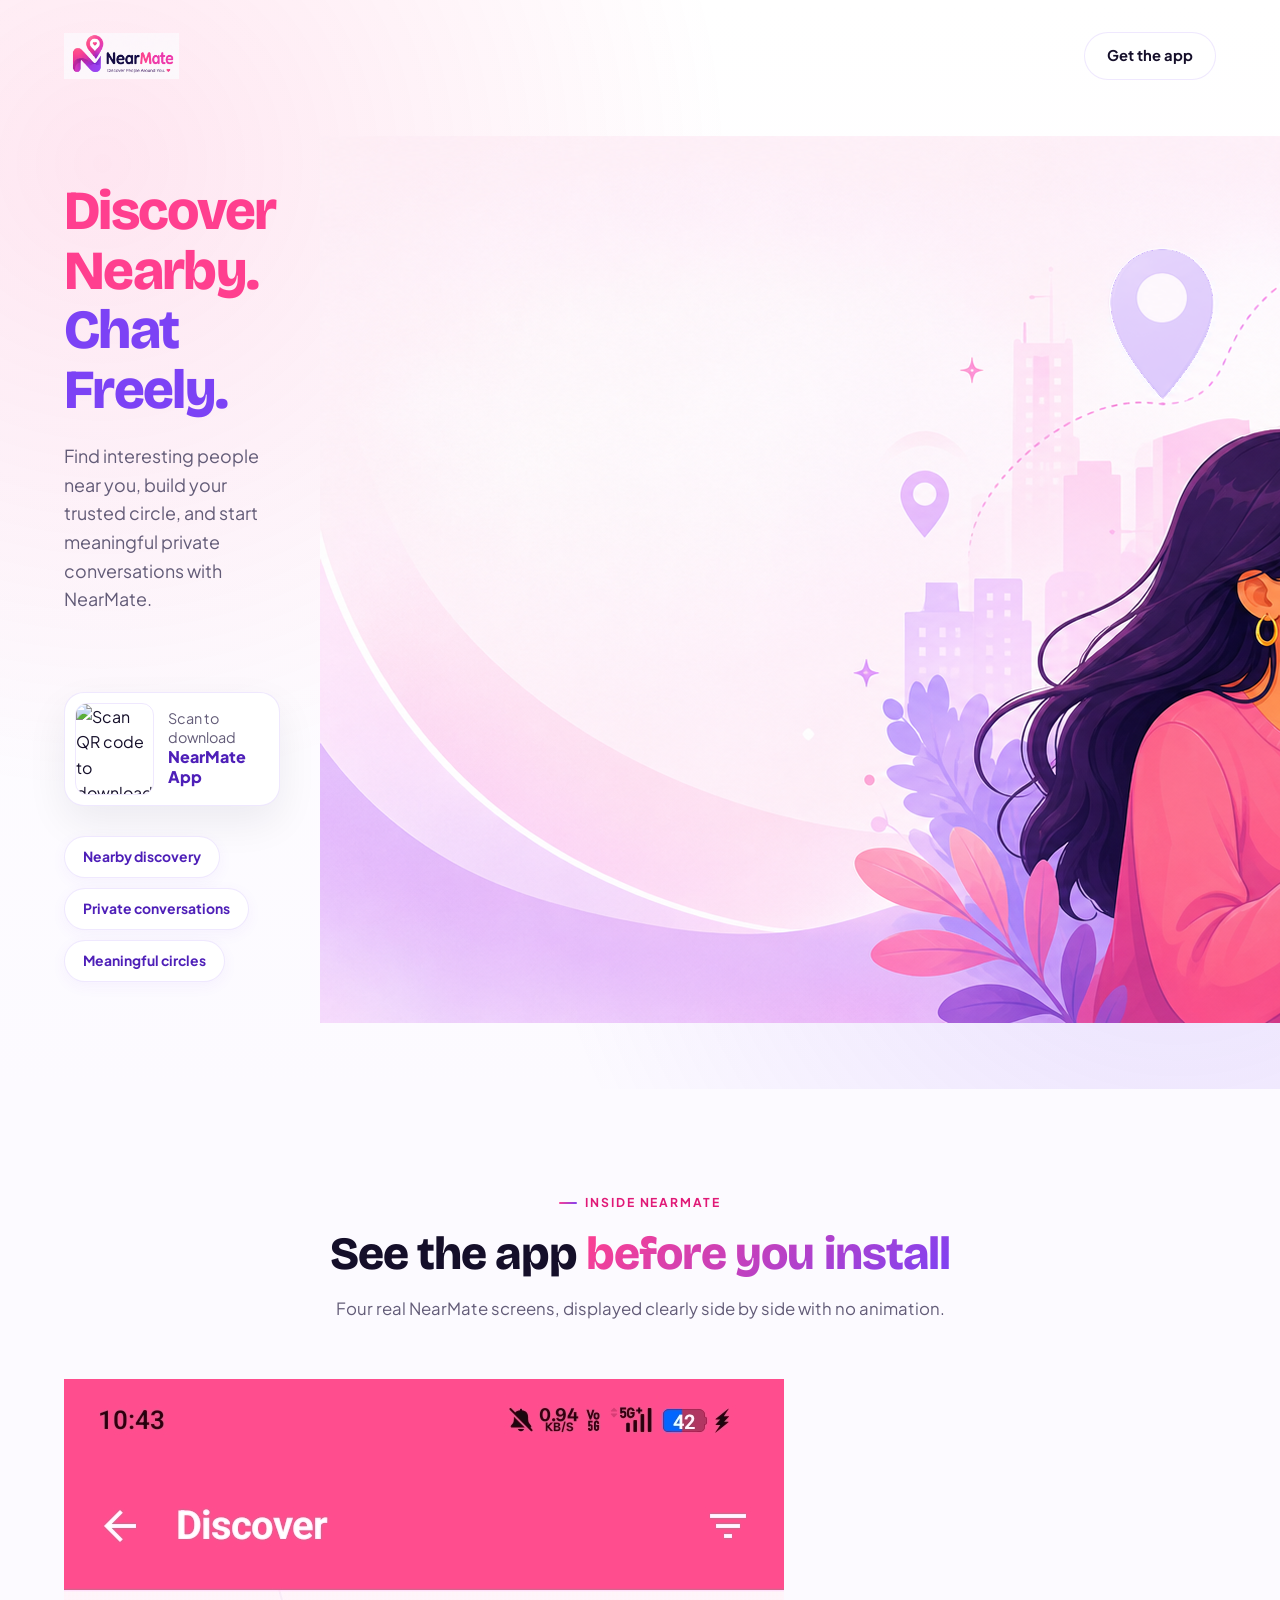
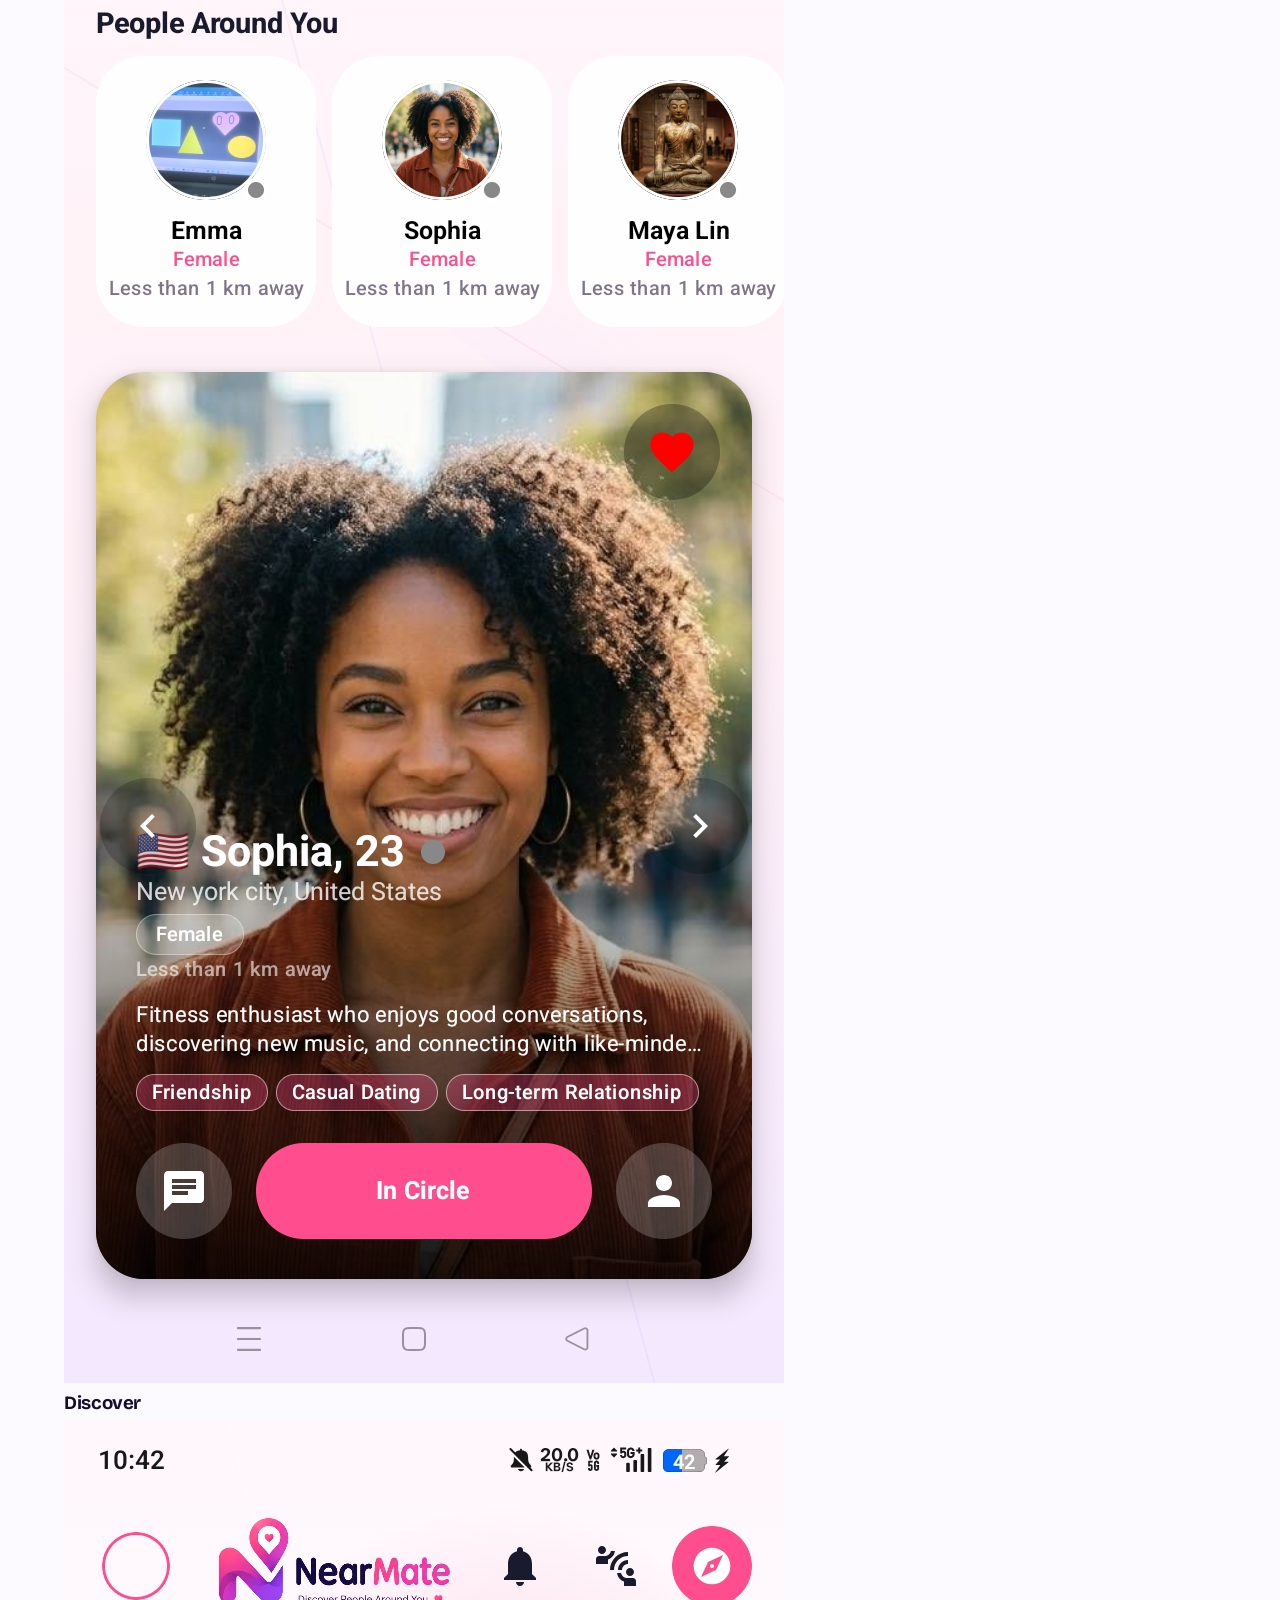
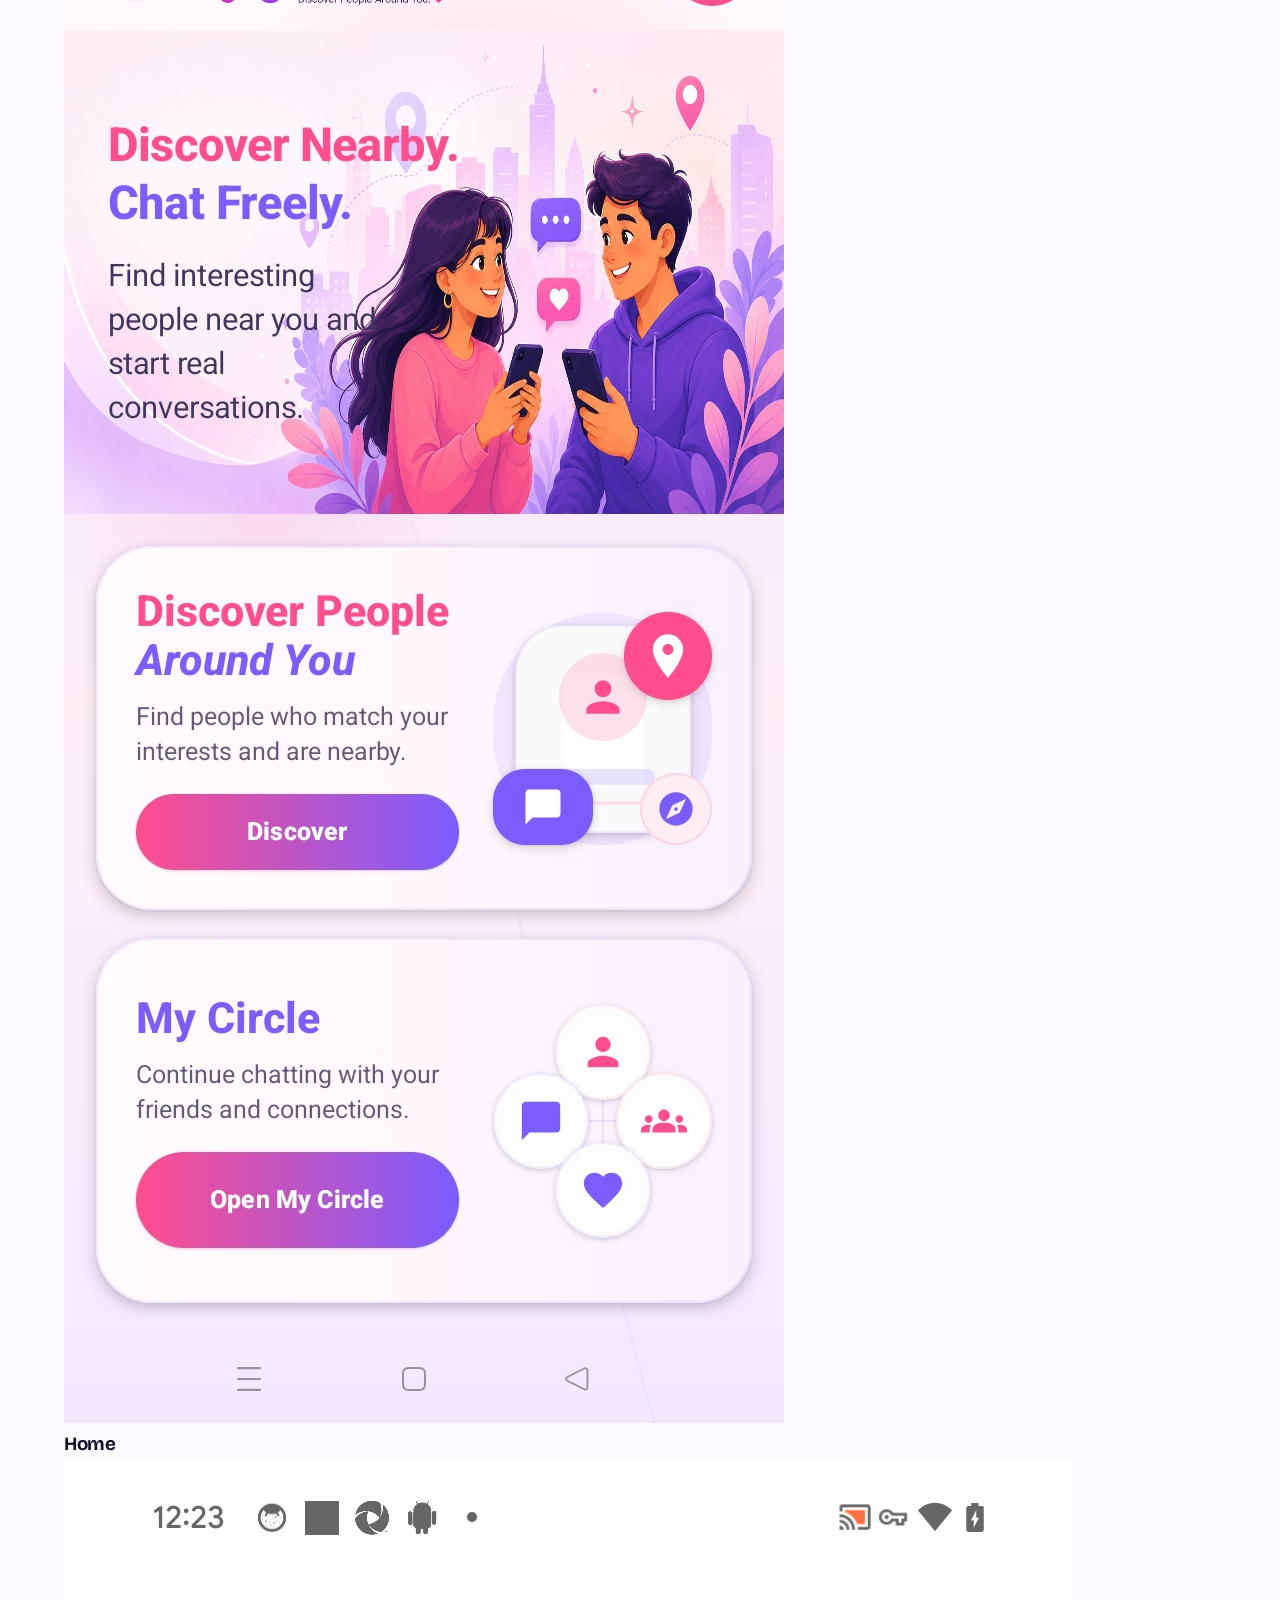
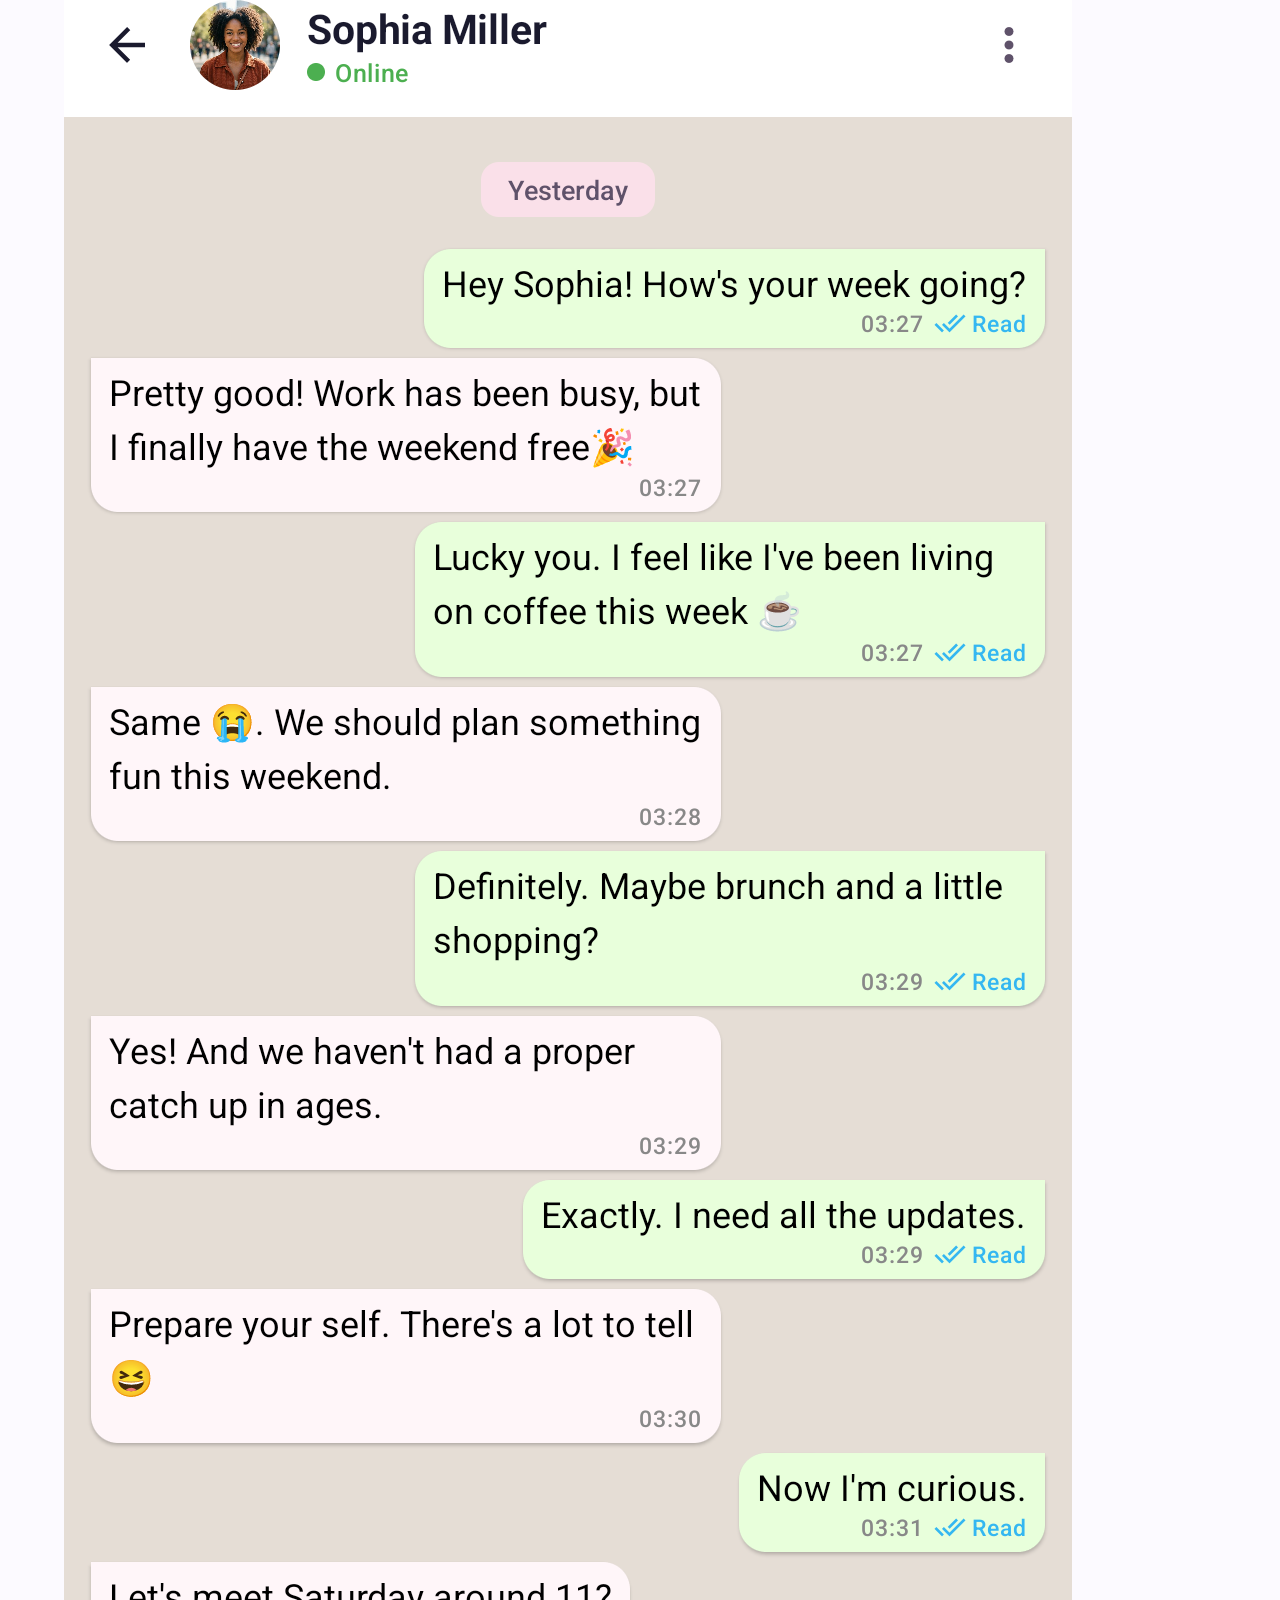
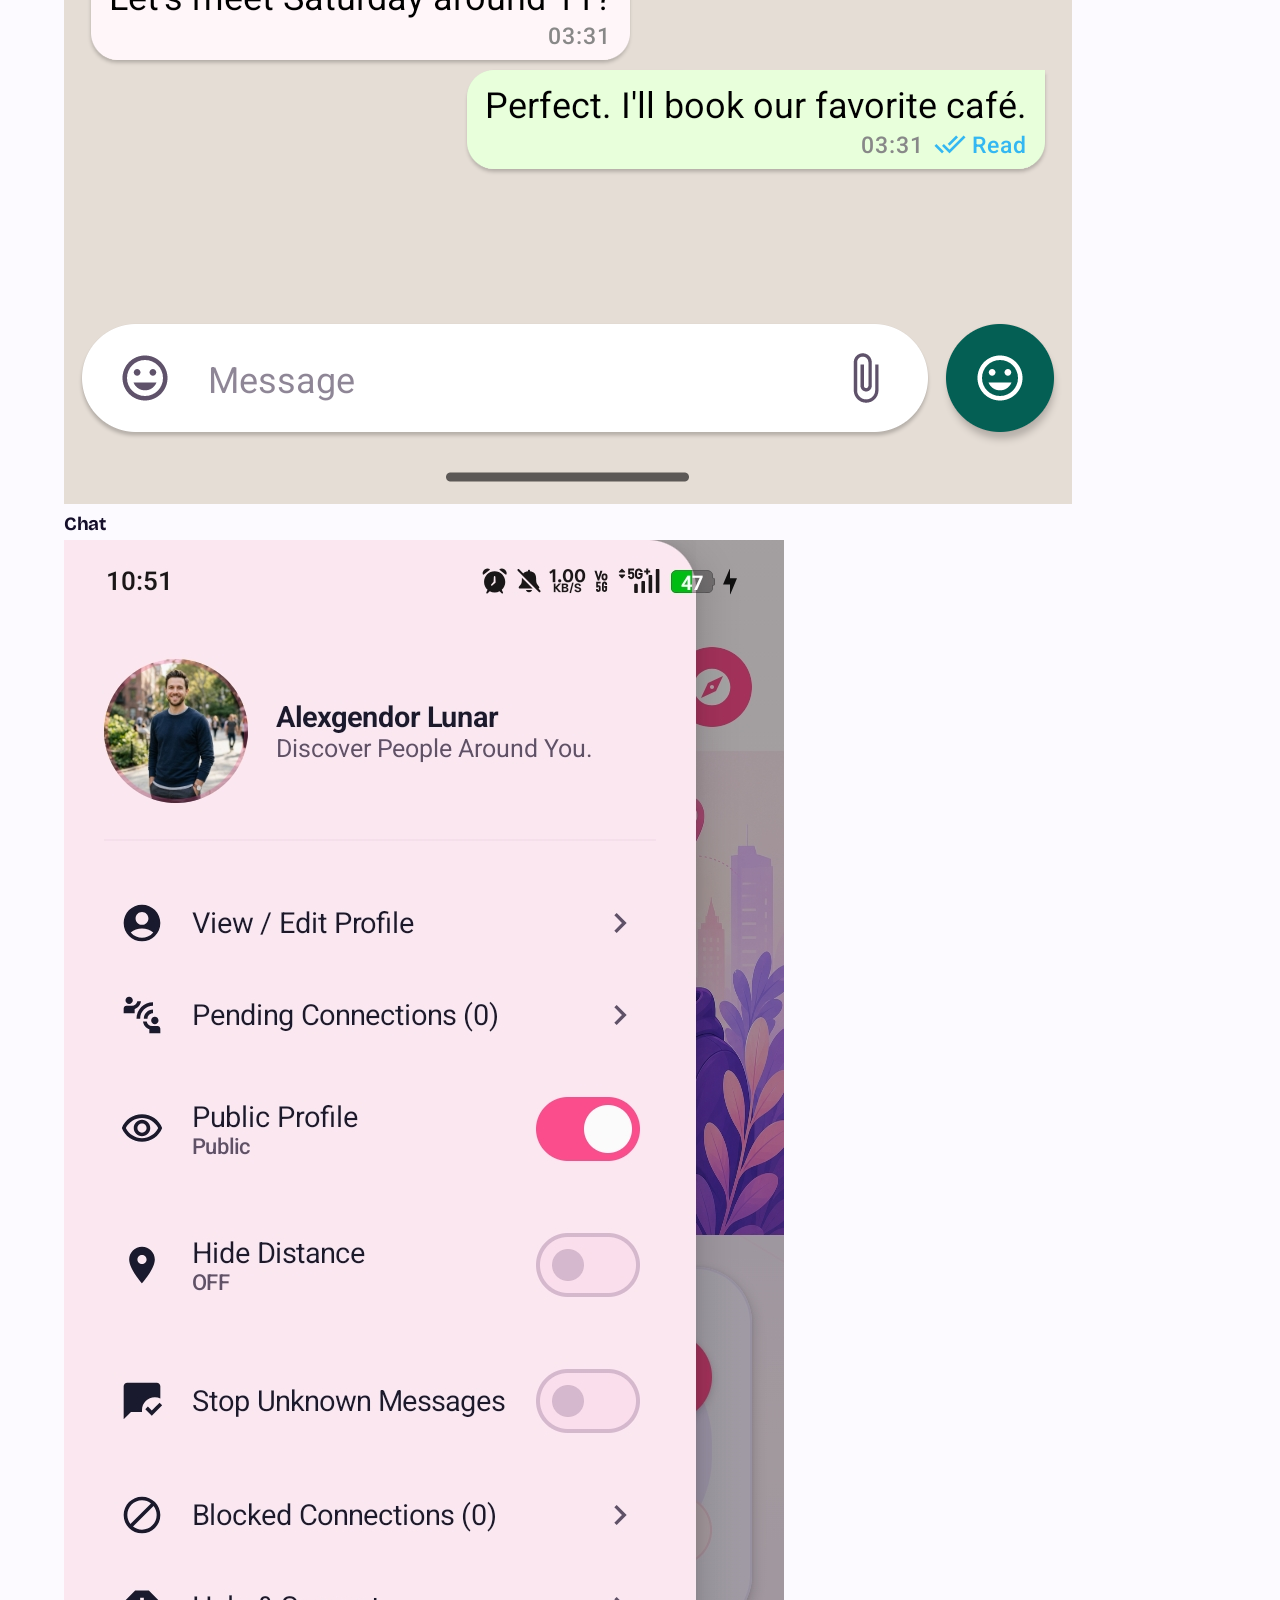
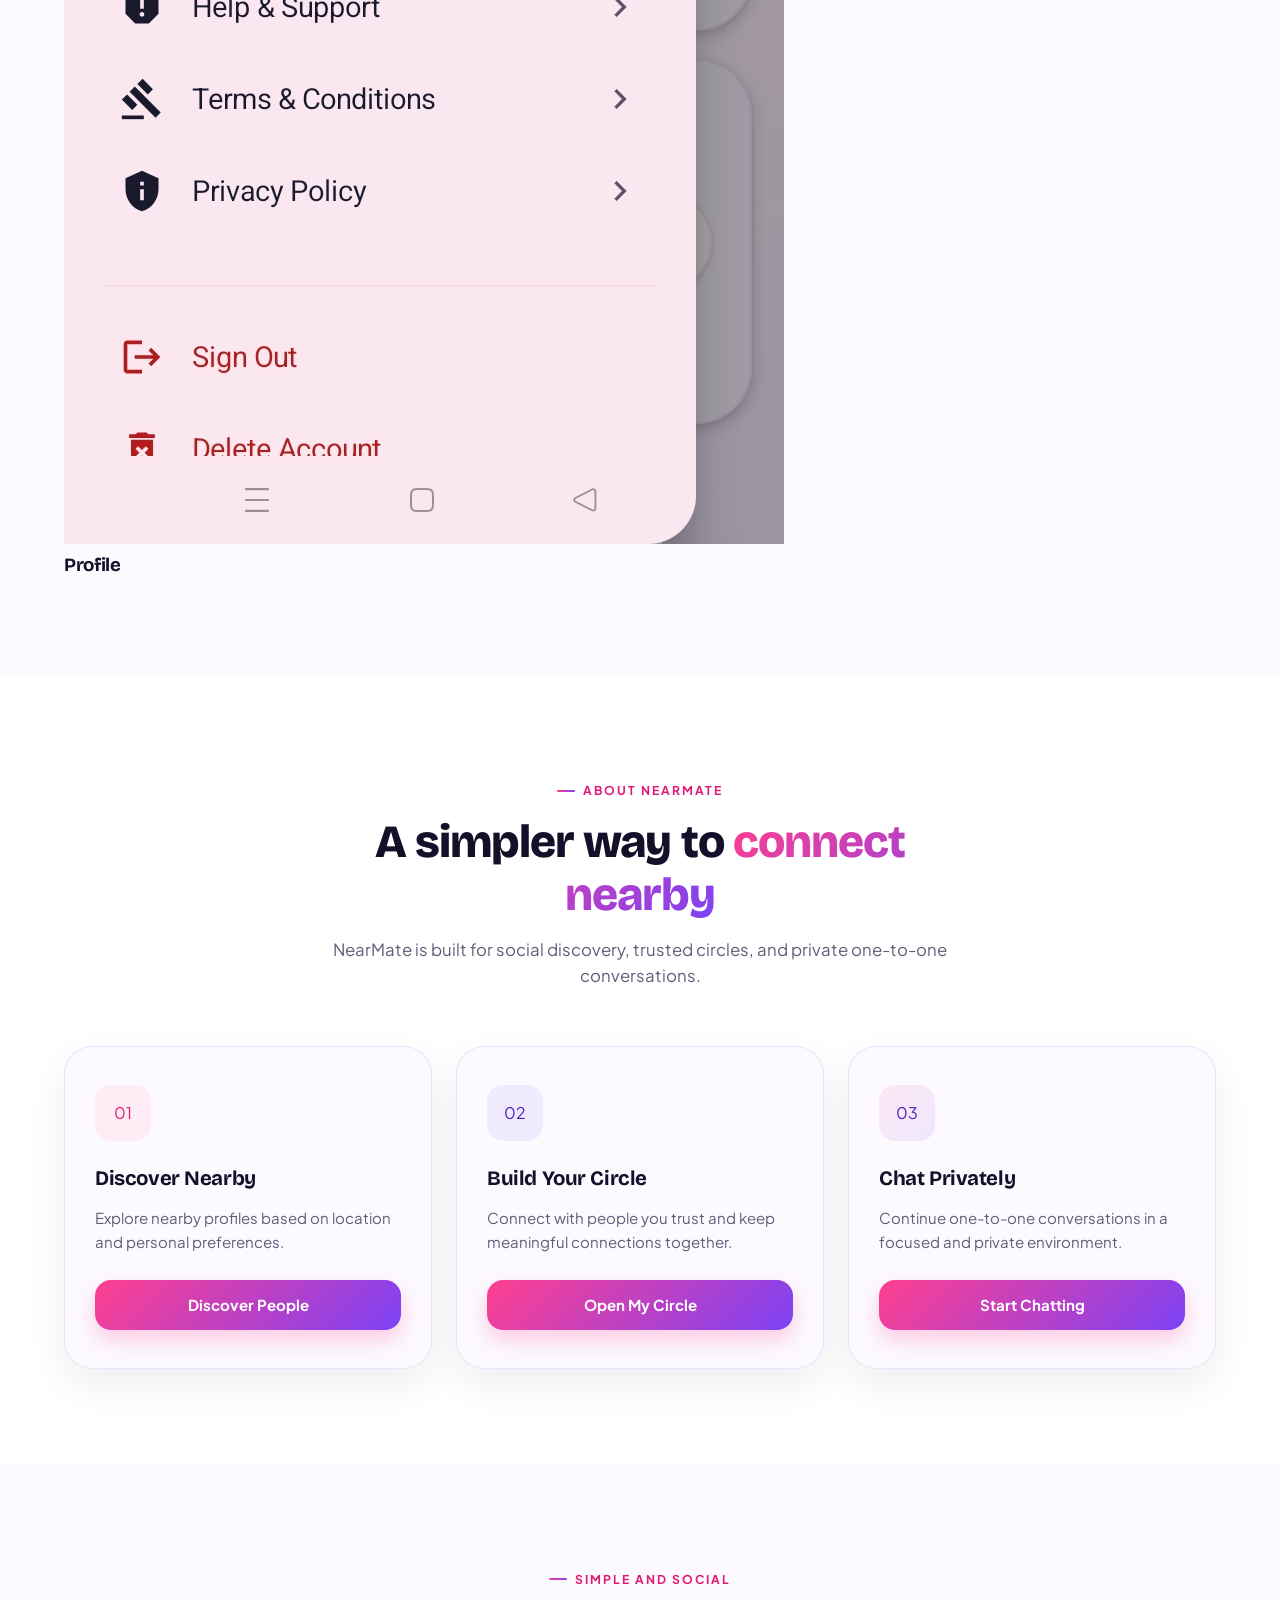
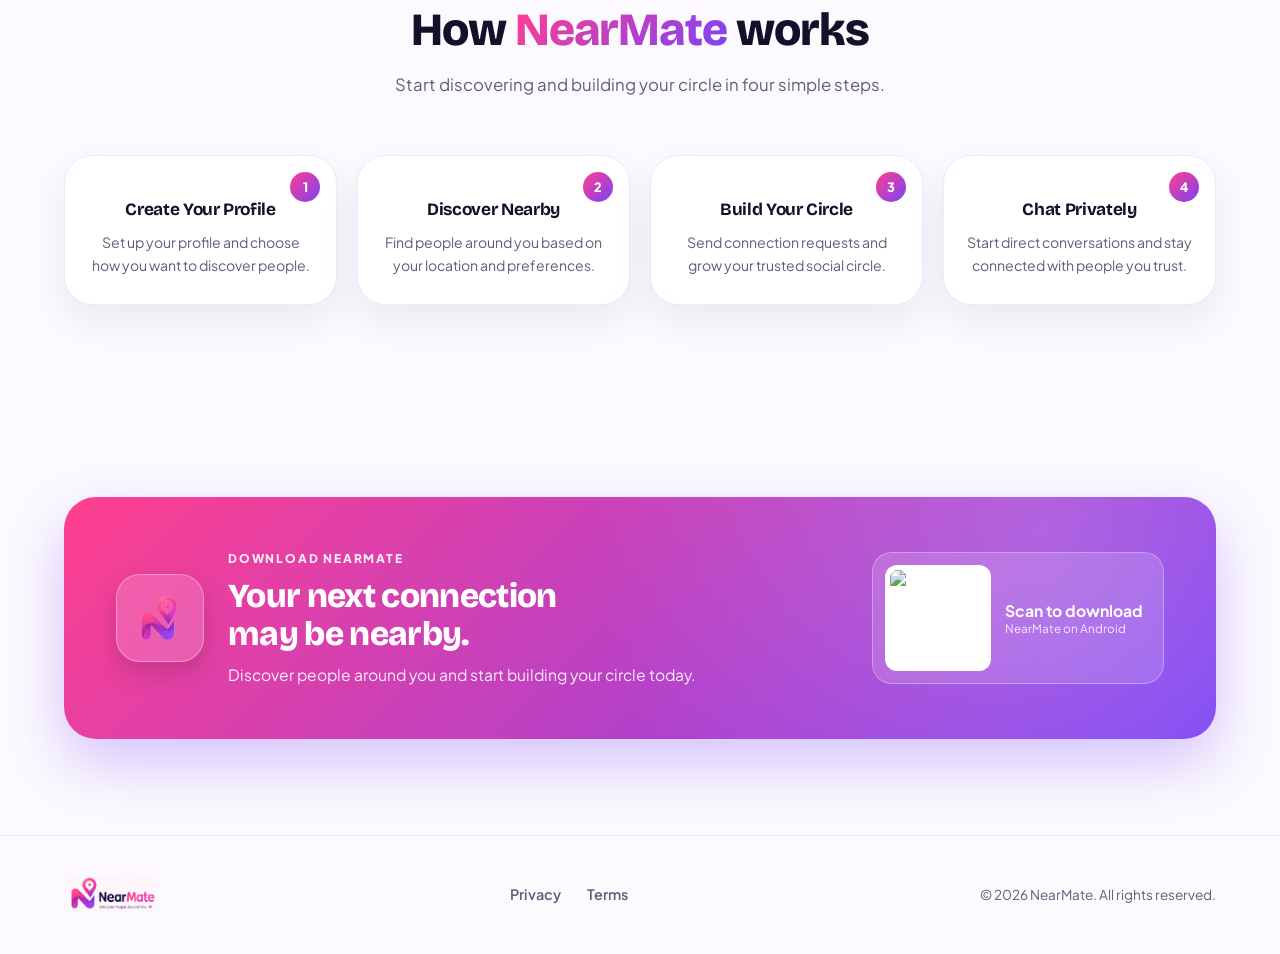
==== index.html @ 73d309da "Update index.html" ====
<!DOCTYPE html>
<html lang="en">
<head>
    <meta charset="UTF-8">
    <meta name="viewport" content="width=device-width, initial-scale=1, viewport-fit=cover">
    <title>NearMate — Discover People Around You</title>
    <meta name="description" content="NearMate helps you discover nearby people, build your circle, and chat privately.">
    <meta name="theme-color" content="#ff3f8f">
    <link rel="icon" type="image/png" href="assets/app-icon.png">

    <link rel="preconnect" href="https://fonts.googleapis.com">
    <link rel="preconnect" href="https://fonts.gstatic.com" crossorigin>
    <link href="https://fonts.googleapis.com/css2?family=Bricolage+Grotesque:opsz,wght@12..96,400..800&family=Plus+Jakarta+Sans:wght@400;500;600;700;800&display=swap" rel="stylesheet">

    <link rel="stylesheet" href="styles.css?v=6.0">
</head>
<body>

<main>
    <!-- SECTION 1: HERO -->
    <section class="page-section hero-section" id="home">
        <div class="container hero-container">
            <header class="hero-header">
                <a href="#home" class="brand-logo-mark" aria-label="NearMate home">
                    <img class="brand-logo-img" src="assets/nearmate-logo.png" alt="NearMate">
                </a>

                <a class="header-cta" href="https://play.google.com/store/apps/details?id=com.nearmatechat.app" target="_blank" rel="noopener noreferrer">
                    Get the app
                </a>
            </header>

            <div class="hero-grid">
                <div class="hero-copy">
                    <h1 class="hero-main-title">
                        <span class="title-pink">Discover Nearby.</span>
                        <span class="title-purple">Chat Freely.</span>
                    </h1>

                    <p class="hero-subtext">
                        Find interesting people near you, build your trusted circle, and start meaningful private conversations with NearMate.
                    </p>

                    <div class="download-row">
                        <a class="official-play-badge-link" href="https://play.google.com/store/apps/details?id=com.nearmatechat.app" target="_blank" rel="noopener noreferrer" aria-label="Get NearMate on Google Play">
                            <img src="assets/google-play-badge.svg" alt="Get it on Google Play" class="official-play-badge">
                        </a>

                        <div class="qr-box">
                            <img class="qr-code" src="https://api.qrserver.com/v1/create-qr-code/?size=300x300&data=https%3A%2F%2Fplay.google.com%2Fstore%2Fapps%2Fdetails%3Fid%3Dcom.nearmatechat.app" alt="Scan QR code to download NearMate">
                            <div class="qr-info">
                                <span>Scan to download</span>
                                <strong>NearMate App</strong>
                            </div>
                        </div>
                    </div>

                    <div class="hero-pill-badges">
                        <span class="pill">Nearby discovery</span>
                        <span class="pill">Private conversations</span>
                        <span class="pill">Meaningful circles</span>
                    </div>
                </div>

                <div class="hero-art-wrap">
                    <img src="assets/home_discover_chat_hero.png" alt="People connecting through NearMate" class="hero-art">
                </div>
            </div>
        </div>
    </section>

    <!-- SECTION 2: REAL APP SCREENS -->
    <section class="page-section screens-section" id="screens">
        <div class="container">
            <div class="section-center-head compact-head">
                <span class="eyebrow-tag">Inside NearMate</span>
                <h2 class="section-headline">See the app <span class="gradient-text">before you install</span></h2>
                <p class="section-desc">Four real NearMate screens, displayed clearly side by side with no animation.</p>
            </div>

            <div class="screens-grid">
                <article class="screen-item">
                    <div class="phone-frame">
                        <img src="assets/discover-screen.jpg" alt="NearMate Discover screen">
                    </div>
                    <h3>Discover</h3>
                </article>

                <article class="screen-item">
                    <div class="phone-frame">
                        <img src="assets/home-screen.jpg" alt="NearMate Home screen">
                    </div>
                    <h3>Home</h3>
                </article>

                <article class="screen-item">
                    <div class="phone-frame">
                        <img src="assets/chat-screen.png" alt="NearMate Chat screen">
                    </div>
                    <h3>Chat</h3>
                </article>

                <article class="screen-item">
                    <div class="phone-frame">
                        <img src="assets/menu-screen.jpg" alt="NearMate Profile and menu screen">
                    </div>
                    <h3>Profile</h3>
                </article>
            </div>
        </div>
    </section>

    <!-- SECTION 3: ABOUT -->
    <section class="page-section about-section" id="about">
        <div class="container">
            <div class="section-center-head">
                <span class="eyebrow-tag">About NearMate</span>
                <h2 class="section-headline">A simpler way to <span class="gradient-text">connect nearby</span></h2>
                <p class="section-desc">NearMate is built for social discovery, trusted circles, and private one-to-one conversations.</p>
            </div>

            <div class="about-cards-grid">
                <div class="app-style-card">
                    <div class="card-badge-icon badge-pink">01</div>
                    <h3>Discover Nearby</h3>
                    <p>Explore nearby profiles based on location and personal preferences.</p>
                    <a href="https://play.google.com/store/apps/details?id=com.nearmatechat.app" target="_blank" rel="noopener noreferrer" class="app-gradient-btn">Discover People</a>
                </div>

                <div class="app-style-card">
                    <div class="card-badge-icon badge-purple">02</div>
                    <h3>Build Your Circle</h3>
                    <p>Connect with people you trust and keep meaningful connections together.</p>
                    <a href="https://play.google.com/store/apps/details?id=com.nearmatechat.app" target="_blank" rel="noopener noreferrer" class="app-gradient-btn">Open My Circle</a>
                </div>

                <div class="app-style-card">
                    <div class="card-badge-icon badge-pink-purple">03</div>
                    <h3>Chat Privately</h3>
                    <p>Continue one-to-one conversations in a focused and private environment.</p>
                    <a href="https://play.google.com/store/apps/details?id=com.nearmatechat.app" target="_blank" rel="noopener noreferrer" class="app-gradient-btn">Start Chatting</a>
                </div>
            </div>
        </div>
    </section>

    <!-- SECTION 4: HOW IT WORKS -->
    <section class="page-section how-section" id="how-it-works">
        <div class="container">
            <div class="section-center-head">
                <span class="eyebrow-tag">Simple and social</span>
                <h2 class="section-headline">How <span class="gradient-text">NearMate</span> works</h2>
                <p class="section-desc">Start discovering and building your circle in four simple steps.</p>
            </div>

            <div class="steps-4-grid">
                <article class="step-app-card">
                    <span class="step-num">1</span>
                    <h3>Create Your Profile</h3>
                    <p>Set up your profile and choose how you want to discover people.</p>
                </article>

                <article class="step-app-card">
                    <span class="step-num">2</span>
                    <h3>Discover Nearby</h3>
                    <p>Find people around you based on your location and preferences.</p>
                </article>

                <article class="step-app-card">
                    <span class="step-num">3</span>
                    <h3>Build Your Circle</h3>
                    <p>Send connection requests and grow your trusted social circle.</p>
                </article>

                <article class="step-app-card">
                    <span class="step-num">4</span>
                    <h3>Chat Privately</h3>
                    <p>Start direct conversations and stay connected with people you trust.</p>
                </article>
            </div>
        </div>
    </section>

    <!-- SECTION 5: CTA -->
    <section class="page-section cta-section">
        <div class="container">
            <div class="cta-gradient-box">
                <div class="cta-left">
                    <div class="cta-app-icon">
                        <img src="assets/app-icon.png" alt="NearMate icon">
                    </div>
                    <div>
                        <span class="cta-tag">Download NearMate</span>
                        <h2>Your next connection <span>may be nearby.</span></h2>
                        <p>Discover people around you and start building your circle today.</p>
                    </div>
                </div>

                <div class="cta-right">
                    <a class="official-play-badge-link" href="https://play.google.com/store/apps/details?id=com.nearmatechat.app" target="_blank" rel="noopener noreferrer">
                        <img src="assets/google-play-badge.svg" alt="Get it on Google Play" class="official-play-badge official-play-badge-large">
                    </a>

                    <div class="cta-qr-box">
                        <img src="https://api.qrserver.com/v1/create-qr-code/?size=320x320&data=https%3A%2F%2Fplay.google.com%2Fstore%2Fapps%2Fdetails%3Fid%3Dcom.nearmatechat.app" alt="NearMate QR Code">
                        <div>
                            <strong>Scan to download</strong>
                            <small>NearMate on Android</small>
                        </div>
                    </div>
                </div>
            </div>
        </div>
    </section>

    <footer class="site-footer">
        <div class="container footer-inner">
            <a href="#home" class="brand-logo-mark footer-logo" aria-label="NearMate home">
                <img class="brand-logo-img" src="assets/nearmate-logo.png" alt="NearMate">
            </a>

            <ul class="footer-links">
                <li><a href="https://nearmatechat.com/privacy.html" target="_blank" rel="noopener noreferrer">Privacy</a></li>
                <li><a href="https://github.com/chintu77/nearmate-legal/blob/main/terms.html" target="_blank" rel="noopener noreferrer">Terms</a></li>
            </ul>

            <span class="footer-copy">&copy; 2026 NearMate. All rights reserved.</span>
        </div>
    </footer>
</main>

</body>
</html>
---- styles.css ----
/* =========================================================
   NEARMATE — PREMIUM REDESIGN
   Signature element: the "hand of cards" phone fan in the hero
   ========================================================= */

@import url('https://fonts.googleapis.com/css2?family=Bricolage+Grotesque:opsz,wght@12..96,400..800&family=Plus+Jakarta+Sans:wght@400;500;600;700;800&display=swap');

:root {
    --pink: #FF3F8F;
    --pink-dark: #E01977;
    --pink-soft: #FFEDF6;

    --purple: #7C42F5;
    --purple-dark: #4E1FB8;
    --purple-soft: #F1EBFF;

    --ink: #150F2A;
    --ink-soft: #635C78;
    --paper: #FCFAFF;
    --white: #FFFFFF;

    --app-gradient: linear-gradient(135deg, #FF3F8F 0%, #7C42F5 100%);
    --app-gradient-soft: linear-gradient(135deg, rgba(255,63,143,0.10) 0%, rgba(124,66,245,0.10) 100%);
    --bezel: #150F2A;

    --card-border: rgba(124, 66, 245, 0.12);
    --card-shadow: 0 16px 40px rgba(21, 15, 42, 0.07);
    --card-shadow-hover: 0 28px 60px rgba(21, 15, 42, 0.14);

    --radius-lg: 28px;
    --radius-md: 20px;
    --radius-sm: 14px;
}

*, *::before, *::after {
    box-sizing: border-box;
    margin: 0;
    padding: 0;
}

html { scroll-behavior: smooth; }

body {
    font-family: 'Plus Jakarta Sans', -apple-system, BlinkMacSystemFont, "Segoe UI", Roboto, sans-serif;
    background-color: var(--paper);
    color: var(--ink);
    line-height: 1.6;
    overflow-x: hidden;
    -webkit-font-smoothing: antialiased;
}

@media (prefers-reduced-motion: reduce) {
    *, *::before, *::after { animation-duration: 0.001ms !important; transition-duration: 0.001ms !important; }
    html { scroll-behavior: auto; }
}

a { color: inherit; }

.container {
    width: 100%;
    max-width: 1200px;
    margin: 0 auto;
    padding: 0 24px;
}

.page-section { position: relative; padding: 96px 0; }

/* =========================================================
   TYPOGRAPHY
   ========================================================= */
h1, h2, h3, .display {
    font-family: 'Bricolage Grotesque', 'Plus Jakarta Sans', sans-serif;
    letter-spacing: -0.02em;
}

.gradient-text {
    background: var(--app-gradient);
    -webkit-background-clip: text;
    background-clip: text;
    -webkit-text-fill-color: transparent;
}

.eyebrow-tag {
    display: inline-flex;
    align-items: center;
    gap: 8px;
    font-size: 0.76rem;
    font-weight: 700;
    letter-spacing: 0.16em;
    color: var(--pink-dark);
    text-transform: uppercase;
    margin-bottom: 14px;
}

.eyebrow-tag::before {
    content: "";
    width: 18px;
    height: 2px;
    border-radius: 2px;
    background: var(--app-gradient);
}

.section-center-head {
    text-align: center;
    max-width: 640px;
    margin: 0 auto 56px auto;
}

.section-headline {
    font-size: clamp(2.1rem, 3.6vw, 3rem);
    font-weight: 800;
    line-height: 1.15;
    margin-bottom: 16px;
}

.section-desc {
    font-size: 1.05rem;
    color: var(--ink-soft);
}

/* =========================================================
   SITE HEADER / LOGO
   ========================================================= */
.hero-container { position: relative; }

.hero-decor {
    position: absolute;
    top: -20px;
    right: -60px;
    width: min(58vw, 780px);
    z-index: 0;
    pointer-events: none;
    opacity: 0.65;
}

.hero-decor img {
    width: 100%;
    height: auto;
    display: block;
}

.hero-header, .hero-grid { position: relative; z-index: 1; }

.hero-header {
    display: flex;
    align-items: center;
    justify-content: space-between;
    margin-bottom: 56px;
}

.brand-logo-mark {
    display: inline-flex;
    align-items: center;
    text-decoration: none;
}

.brand-logo-img {
    height: 46px;
    width: auto;
    display: block;
}

.footer-logo .brand-logo-img { height: 38px; }

.header-cta {
    display: inline-flex;
    align-items: center;
    gap: 8px;
    padding: 11px 22px;
    border-radius: 30px;
    border: 1.5px solid var(--card-border);
    background: var(--white);
    font-weight: 700;
    font-size: 0.92rem;
    text-decoration: none;
    color: var(--ink);
    transition: border-color 0.2s ease, transform 0.2s ease, box-shadow 0.2s ease;
}

.header-cta:hover {
    border-color: transparent;
    box-shadow: var(--card-shadow);
    transform: translateY(-2px);
}

/* =========================================================
   1. HERO SECTION
   ========================================================= */
.hero-section {
    padding: 32px 0 60px 0;
    background:
        radial-gradient(circle at 8% 15%, rgba(255, 63, 143, 0.13) 0%, transparent 42%),
        radial-gradient(circle at 92% 75%, rgba(124, 66, 245, 0.16) 0%, transparent 45%),
        linear-gradient(180deg, #FFFFFF 0%, var(--paper) 100%);
}

.hero-grid {
    display: grid;
    grid-template-columns: 1.05fr 1fr;
    gap: 40px;
    align-items: center;
}

.hero-main-title {
    font-size: clamp(2.6rem, 4.3vw, 4rem);
    font-weight: 800;
    line-height: 1.08;
    letter-spacing: -0.03em;
    margin-bottom: 22px;
    display: flex;
    flex-direction: column;
}

.title-pink { color: var(--pink); }
.title-purple { color: var(--purple); }

.hero-subtext {
    font-size: 1.12rem;
    color: var(--ink-soft);
    margin-bottom: 34px;
    max-width: 480px;
}

/* PLAY STORE & QR CODE ROW */
.download-row {
    display: flex;
    align-items: center;
    gap: 18px;
    margin-bottom: 30px;
    flex-wrap: wrap;
}

.play-store-btn {
    display: inline-flex;
    align-items: center;
    gap: 12px;
    background: var(--ink);
    color: var(--white);
    padding: 13px 24px;
    border-radius: 18px;
    text-decoration: none;
    box-shadow: 0 14px 30px rgba(21, 15, 42, 0.22);
    transition: transform 0.2s ease, box-shadow 0.2s ease;
}

.play-store-btn:hover {
    transform: translateY(-3px);
    box-shadow: 0 18px 36px rgba(21, 15, 42, 0.3);
}

.play-icon { width: 34px; height: 34px; flex-shrink: 0; }

.play-store-btn span {
    display: flex;
    flex-direction: column;
    text-align: left;
    line-height: 1.15;
}

.play-store-btn small {
    font-size: 0.66rem;
    letter-spacing: 0.06em;
    opacity: 0.75;
}

.play-store-btn strong {
    font-size: 1.22rem;
    font-weight: 700;
}

/* enlarged QR treatment */
.qr-box {
    display: flex;
    align-items: center;
    gap: 14px;
    background: var(--white);
    padding: 10px 20px 10px 10px;
    border-radius: 20px;
    border: 1px solid var(--card-border);
    box-shadow: var(--card-shadow);
}

.qr-code {
    width: 92px;
    height: 92px;
    border-radius: 12px;
    border: 1px solid var(--card-border);
}

.qr-info {
    display: flex;
    flex-direction: column;
    font-size: 0.9rem;
    line-height: 1.3;
}

.qr-info span { color: var(--ink-soft); }
.qr-info strong { color: var(--purple-dark); font-weight: 800; font-size: 1rem; }

.hero-pill-badges {
    display: flex;
    flex-wrap: wrap;
    gap: 10px;
}

.pill {
    display: inline-flex;
    align-items: center;
    gap: 7px;
    background: var(--white);
    padding: 9px 18px;
    border-radius: 30px;
    font-size: 0.87rem;
    font-weight: 700;
    color: var(--purple-dark);
    border: 1px solid var(--card-border);
    box-shadow: 0 4px 15px rgba(124, 66, 245, 0.05);
}

.pill svg { width: 15px; height: 15px; flex-shrink: 0; }

/* =========================================================
   HERO RIGHT — PHONE FAN ("hand of cards")
   ========================================================= */
.hero-right {
    position: relative;
    display: flex;
    justify-content: center;
}

/* Fan geometry: every card shares one pivot point (bottom-center of the
   fan). Only "rotate" changes per card — the spread is a natural side
   effect of the shared pivot, so this can't drift out of alignment. */
.phone-fan {
    --card-w: 200px;
    position: relative;
    width: 100%;
    max-width: 460px;
    height: 470px;
    margin: 0 auto;
}

.fan-glow {
    position: absolute;
    inset: 0;
    background: radial-gradient(circle at 50% 60%, rgba(124, 66, 245, 0.18) 0%, transparent 60%);
    filter: blur(10px);
    pointer-events: none;
}

.live-chip {
    position: absolute;
    top: 0;
    left: 50%;
    transform: translateX(-50%);
    z-index: 20;
    display: inline-flex;
    align-items: center;
    gap: 7px;
    background: rgba(255, 255, 255, 0.9);
    backdrop-filter: blur(8px);
    border: 1px solid var(--card-border);
    padding: 8px 16px;
    border-radius: 30px;
    font-size: 0.76rem;
    font-weight: 700;
    color: var(--ink);
    box-shadow: var(--card-shadow);
    white-space: nowrap;
}

.live-chip .dot {
    width: 7px;
    height: 7px;
    border-radius: 50%;
    background: var(--pink);
    flex-shrink: 0;
    animation: pulse-dot 1.8s infinite;
}

@keyframes pulse-dot {
    0% { box-shadow: 0 0 0 0 rgba(255,63,143,0.5); }
    70% { box-shadow: 0 0 0 8px rgba(255,63,143,0); }
    100% { box-shadow: 0 0 0 0 rgba(255,63,143,0); }
}

.phone-card {
    position: absolute;
    bottom: 6px;
    left: 50%;
    width: var(--card-w);
    aspect-ratio: 9 / 19.3;
    border-radius: 30px;
    overflow: hidden;
    background: var(--bezel);
    border: 6px solid var(--bezel);
    box-shadow: var(--card-shadow-hover);
    transform-origin: 50% 100%;
    transition: transform 0.5s cubic-bezier(0.22, 1, 0.36, 1), box-shadow 0.3s ease;
    cursor: pointer;
}

.phone-card::before {
    content: "";
    position: absolute;
    top: 8px;
    left: 50%;
    transform: translateX(-50%);
    width: 44px;
    height: 5px;
    border-radius: 4px;
    background: rgba(255,255,255,0.55);
    z-index: 5;
}

.phone-card img {
    width: 100%;
    height: 100%;
    object-fit: cover;
    object-position: top center;
    display: block;
}

.card-1 { transform: translateX(-50%) rotate(-19deg); z-index: 1; }
.card-2 { transform: translateX(-50%) rotate(-6deg);  z-index: 2; }
.card-3 { transform: translateX(-50%) rotate(7deg);   z-index: 3; }
.card-4 { transform: translateX(-50%) rotate(20deg);  z-index: 2; }

.phone-fan:hover .card-1 { transform: translateX(-50%) rotate(-25deg); }
.phone-fan:hover .card-2 { transform: translateX(-50%) rotate(-9deg); }
.phone-fan:hover .card-3 { transform: translateX(-50%) rotate(10deg); }
.phone-fan:hover .card-4 { transform: translateX(-50%) rotate(26deg); }

.phone-card:hover {
    transform: translateX(-50%) translateY(-22px) rotate(0deg) scale(1.07) !important;
    z-index: 10 !important;
    box-shadow: 0 34px 70px rgba(21, 15, 42, 0.28);
}

.phone-tag {
    position: absolute;
    top: -34px;
    left: 50%;
    transform: translateX(-50%);
    background: var(--ink);
    color: var(--white);
    padding: 5px 12px;
    border-radius: 20px;
    font-size: 0.72rem;
    font-weight: 700;
    white-space: nowrap;
    opacity: 0;
    transition: opacity 0.25s ease;
    pointer-events: none;
}

.phone-card:hover .phone-tag { opacity: 1; }


/* =========================================================
   2. ABOUT NEARMATE SECTION
   ========================================================= */
.about-section { background: var(--white); }

.about-cards-grid {
    display: grid;
    grid-template-columns: repeat(3, 1fr);
    gap: 24px;
}

.app-style-card {
    background: var(--paper);
    padding: 38px 30px;
    border-radius: var(--radius-lg);
    border: 1px solid var(--card-border);
    box-shadow: var(--card-shadow);
    display: flex;
    flex-direction: column;
    align-items: flex-start;
    transition: transform 0.3s ease, box-shadow 0.3s ease, background 0.3s ease;
}

.app-style-card:hover {
    transform: translateY(-8px);
    box-shadow: var(--card-shadow-hover);
    background: var(--white);
}

.card-badge-icon {
    width: 56px;
    height: 56px;
    border-radius: 16px;
    display: flex;
    align-items: center;
    justify-content: center;
    margin-bottom: 22px;
}

.card-badge-icon svg { width: 26px; height: 26px; }

.badge-pink { background: var(--pink-soft); color: var(--pink-dark); }
.badge-purple { background: var(--purple-soft); color: var(--purple-dark); }
.badge-pink-purple { background: var(--app-gradient-soft); color: var(--purple-dark); }

.app-style-card h3 {
    font-size: 1.28rem;
    font-weight: 700;
    margin-bottom: 10px;
    color: var(--ink);
}

.app-style-card p {
    font-size: 0.94rem;
    color: var(--ink-soft);
    margin-bottom: 26px;
    flex-grow: 1;
}

.app-gradient-btn {
    display: inline-flex;
    align-items: center;
    justify-content: center;
    gap: 8px;
    width: 100%;
    text-align: center;
    background: var(--app-gradient);
    color: var(--white);
    font-weight: 700;
    font-size: 0.94rem;
    padding: 13px 20px;
    border-radius: 16px;
    text-decoration: none;
    box-shadow: 0 10px 22px rgba(255, 63, 143, 0.25);
    transition: opacity 0.2s ease, transform 0.2s ease;
}

.app-gradient-btn:hover { opacity: 0.92; transform: translateY(-2px); }
.app-gradient-btn svg { width: 15px; height: 15px; }


/* =========================================================
   3. HOW IT WORKS SECTION
   ========================================================= */
.how-section { background: var(--paper); }

.steps-4-grid {
    display: grid;
    grid-template-columns: repeat(4, 1fr);
    gap: 20px;
}

.step-app-card {
    position: relative;
    background: var(--white);
    padding: 40px 22px 28px 22px;
    border-radius: var(--radius-lg);
    border: 1px solid var(--card-border);
    text-align: center;
    box-shadow: var(--card-shadow);
    transition: transform 0.25s ease, box-shadow 0.25s ease;
}

.step-app-card:hover {
    transform: translateY(-6px);
    box-shadow: var(--card-shadow-hover);
}

.step-num {
    position: absolute;
    top: 16px;
    right: 16px;
    width: 30px;
    height: 30px;
    border-radius: 50%;
    background: var(--app-gradient);
    color: var(--white);
    font-weight: 800;
    font-size: 0.8rem;
    display: flex;
    align-items: center;
    justify-content: center;
}

.step-icon-bg {
    width: 62px;
    height: 62px;
    border-radius: 18px;
    background: var(--app-gradient-soft);
    color: var(--purple-dark);
    display: flex;
    align-items: center;
    justify-content: center;
    margin: 0 auto 18px auto;
}

.step-icon-bg svg { width: 28px; height: 28px; }

.step-app-card h3 {
    font-size: 1.08rem;
    font-weight: 700;
    margin-bottom: 8px;
}

.step-app-card p {
    font-size: 0.88rem;
    color: var(--ink-soft);
}


/* =========================================================
   4. CTA BANNER SECTION
   ========================================================= */
.cta-gradient-box {
    position: relative;
    background: var(--app-gradient);
    border-radius: 32px;
    padding: 52px;
    color: var(--white);
    display: flex;
    align-items: center;
    justify-content: space-between;
    gap: 40px;
    box-shadow: 0 24px 60px rgba(124, 66, 245, 0.3);
    overflow: hidden;
}

.cta-gradient-box::before {
    content: "";
    position: absolute;
    inset: 0;
    background: radial-gradient(circle at 85% 15%, rgba(255,255,255,0.18) 0%, transparent 45%);
    pointer-events: none;
}

.cta-left {
    display: flex;
    align-items: center;
    gap: 24px;
    position: relative;
}

.cta-app-icon {
    width: 88px;
    height: 88px;
    border-radius: 24px;
    background: rgba(255, 255, 255, 0.16);
    border: 1px solid rgba(255, 255, 255, 0.35);
    backdrop-filter: blur(6px);
    display: flex;
    align-items: center;
    justify-content: center;
    flex-shrink: 0;
    box-shadow: 0 10px 25px rgba(0,0,0,0.15);
}

.cta-app-icon img { width: 52px; height: 52px; object-fit: contain; }

.cta-tag {
    font-size: 0.75rem;
    font-weight: 800;
    letter-spacing: 0.15em;
    opacity: 0.9;
    display: block;
    margin-bottom: 8px;
    text-transform: uppercase;
}

.cta-left h2 {
    font-size: 2.1rem;
    font-weight: 800;
    line-height: 1.15;
}

.cta-left h2 span { display: block; }

.cta-left p {
    font-size: 0.98rem;
    opacity: 0.9;
    margin-top: 8px;
}

.cta-right {
    display: flex;
    align-items: center;
    gap: 20px;
    flex-shrink: 0;
    position: relative;
}

.play-store-btn-large { padding: 15px 28px; }

.cta-qr-box {
    display: flex;
    align-items: center;
    gap: 14px;
    background: rgba(255, 255, 255, 0.15);
    backdrop-filter: blur(10px);
    padding: 12px 20px 12px 12px;
    border-radius: 20px;
    border: 1px solid rgba(255, 255, 255, 0.3);
}

.cta-qr-box img {
    width: 106px;
    height: 106px;
    border-radius: 12px;
    background: var(--white);
    padding: 5px;
}

.cta-qr-box div {
    display: flex;
    flex-direction: column;
    font-size: 0.88rem;
    line-height: 1.35;
}

.cta-qr-box strong { font-size: 0.98rem; }
.cta-qr-box small { opacity: 0.85; }


/* =========================================================
   FOOTER
   ========================================================= */
.site-footer {
    padding: 40px 0;
    border-top: 1px solid var(--card-border);
}

.footer-inner {
    display: flex;
    align-items: center;
    justify-content: space-between;
    flex-wrap: wrap;
    gap: 16px;
}

.footer-links {
    display: flex;
    gap: 26px;
    list-style: none;
    font-size: 0.9rem;
    font-weight: 600;
    color: var(--ink-soft);
}

.footer-links a { text-decoration: none; transition: color 0.2s ease; }
.footer-links a:hover { color: var(--pink-dark); }

.footer-copy { font-size: 0.85rem; color: var(--ink-soft); }


/* =========================================================
   RESPONSIVE LAYOUT
   ========================================================= */
@media (max-width: 1024px) {
    .hero-decor { width: min(85vw, 620px); top: -10px; right: 50%; transform: translateX(50%); opacity: 0.55; }
    .hero-grid { grid-template-columns: 1fr; text-align: center; }
    .hero-main-title { align-items: center; }
    .hero-subtext { margin-left: auto; margin-right: auto; }
    .download-row, .hero-pill-badges { justify-content: center; }

    .phone-fan { --card-w: 190px; max-width: 420px; height: 440px; margin-top: 28px; }

    .about-cards-grid { grid-template-columns: 1fr; }
    .steps-4-grid { grid-template-columns: repeat(2, 1fr); }

    .cta-gradient-box { flex-direction: column; text-align: center; }
    .cta-left { flex-direction: column; }
    .cta-right { flex-direction: column; }
    .footer-inner { flex-direction: column; text-align: center; }
}

@media (max-width: 600px) {
    .page-section { padding: 64px 0; }
    .steps-4-grid { grid-template-columns: 1fr; }
    .phone-fan { --card-w: 156px; max-width: 340px; height: 370px; margin-top: 20px; }
    .qr-code { width: 76px; height: 76px; }
    .cta-qr-box img { width: 84px; height: 84px; }
}
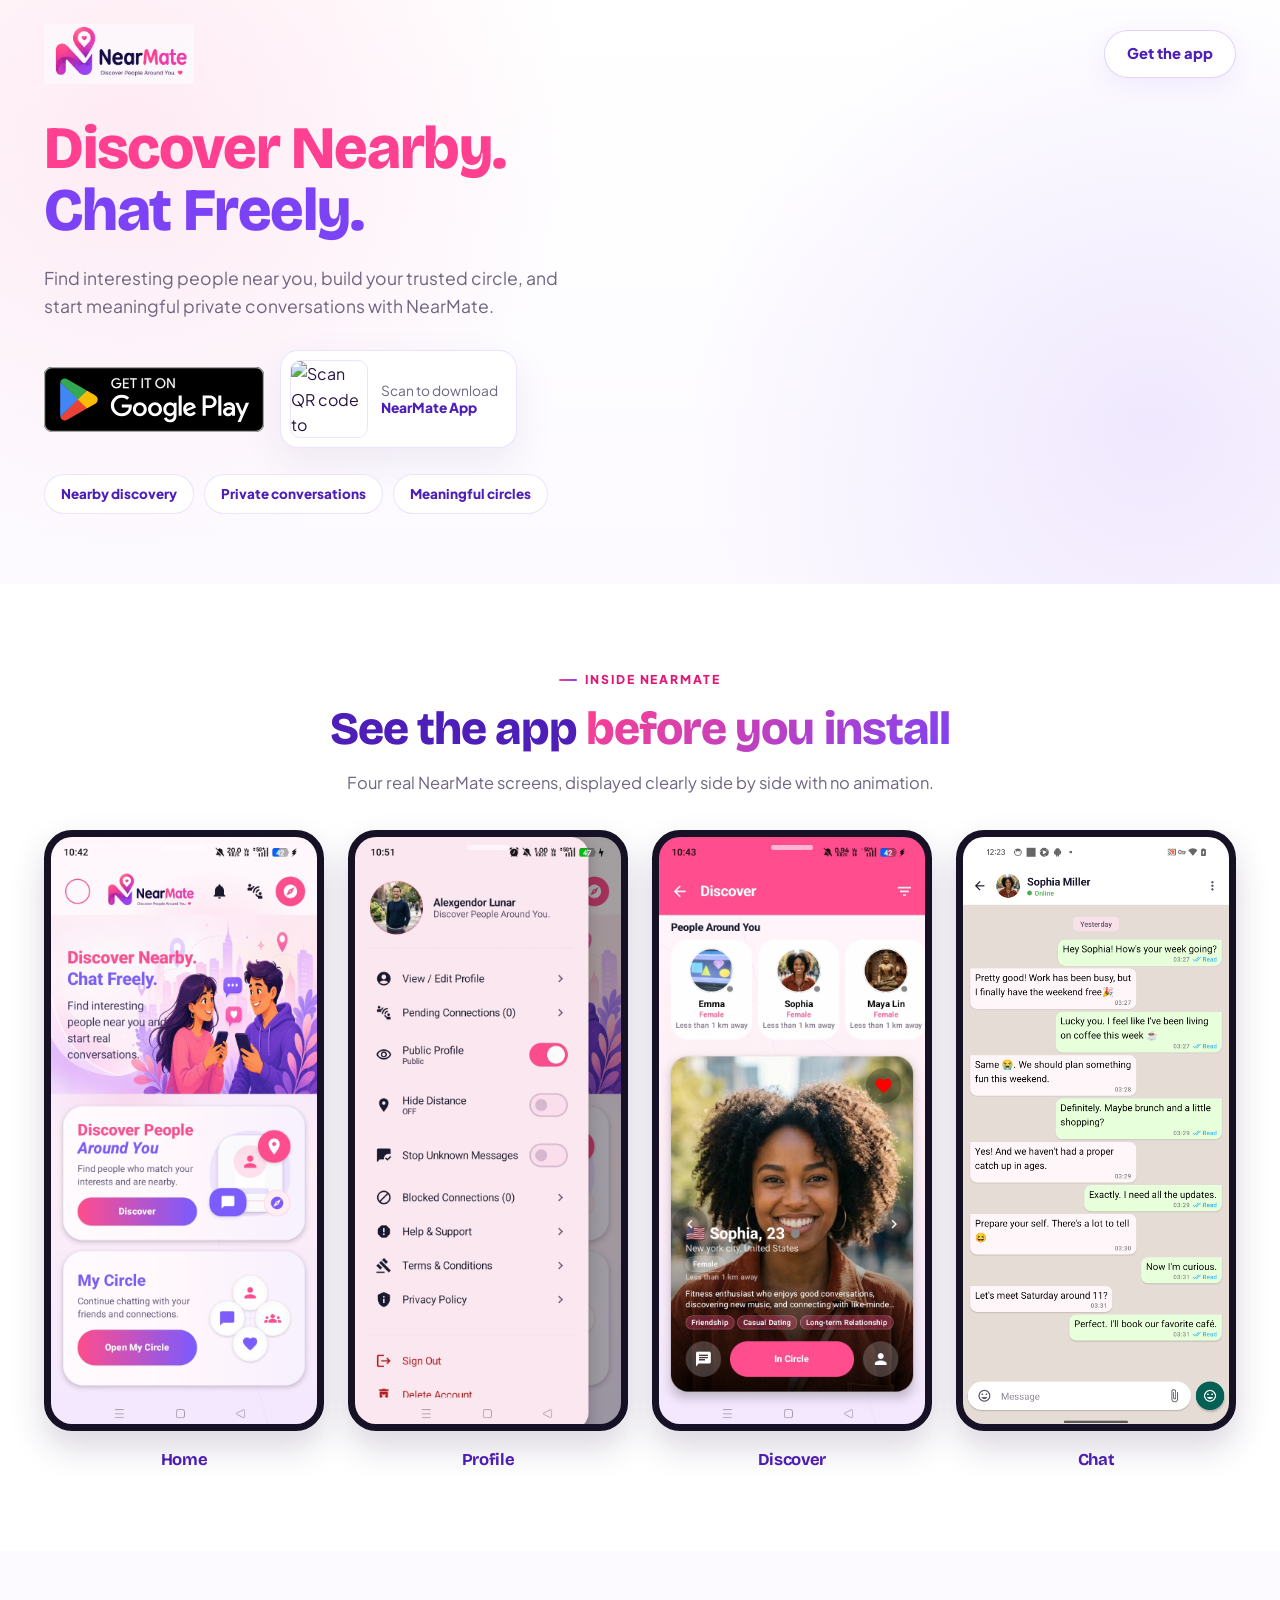
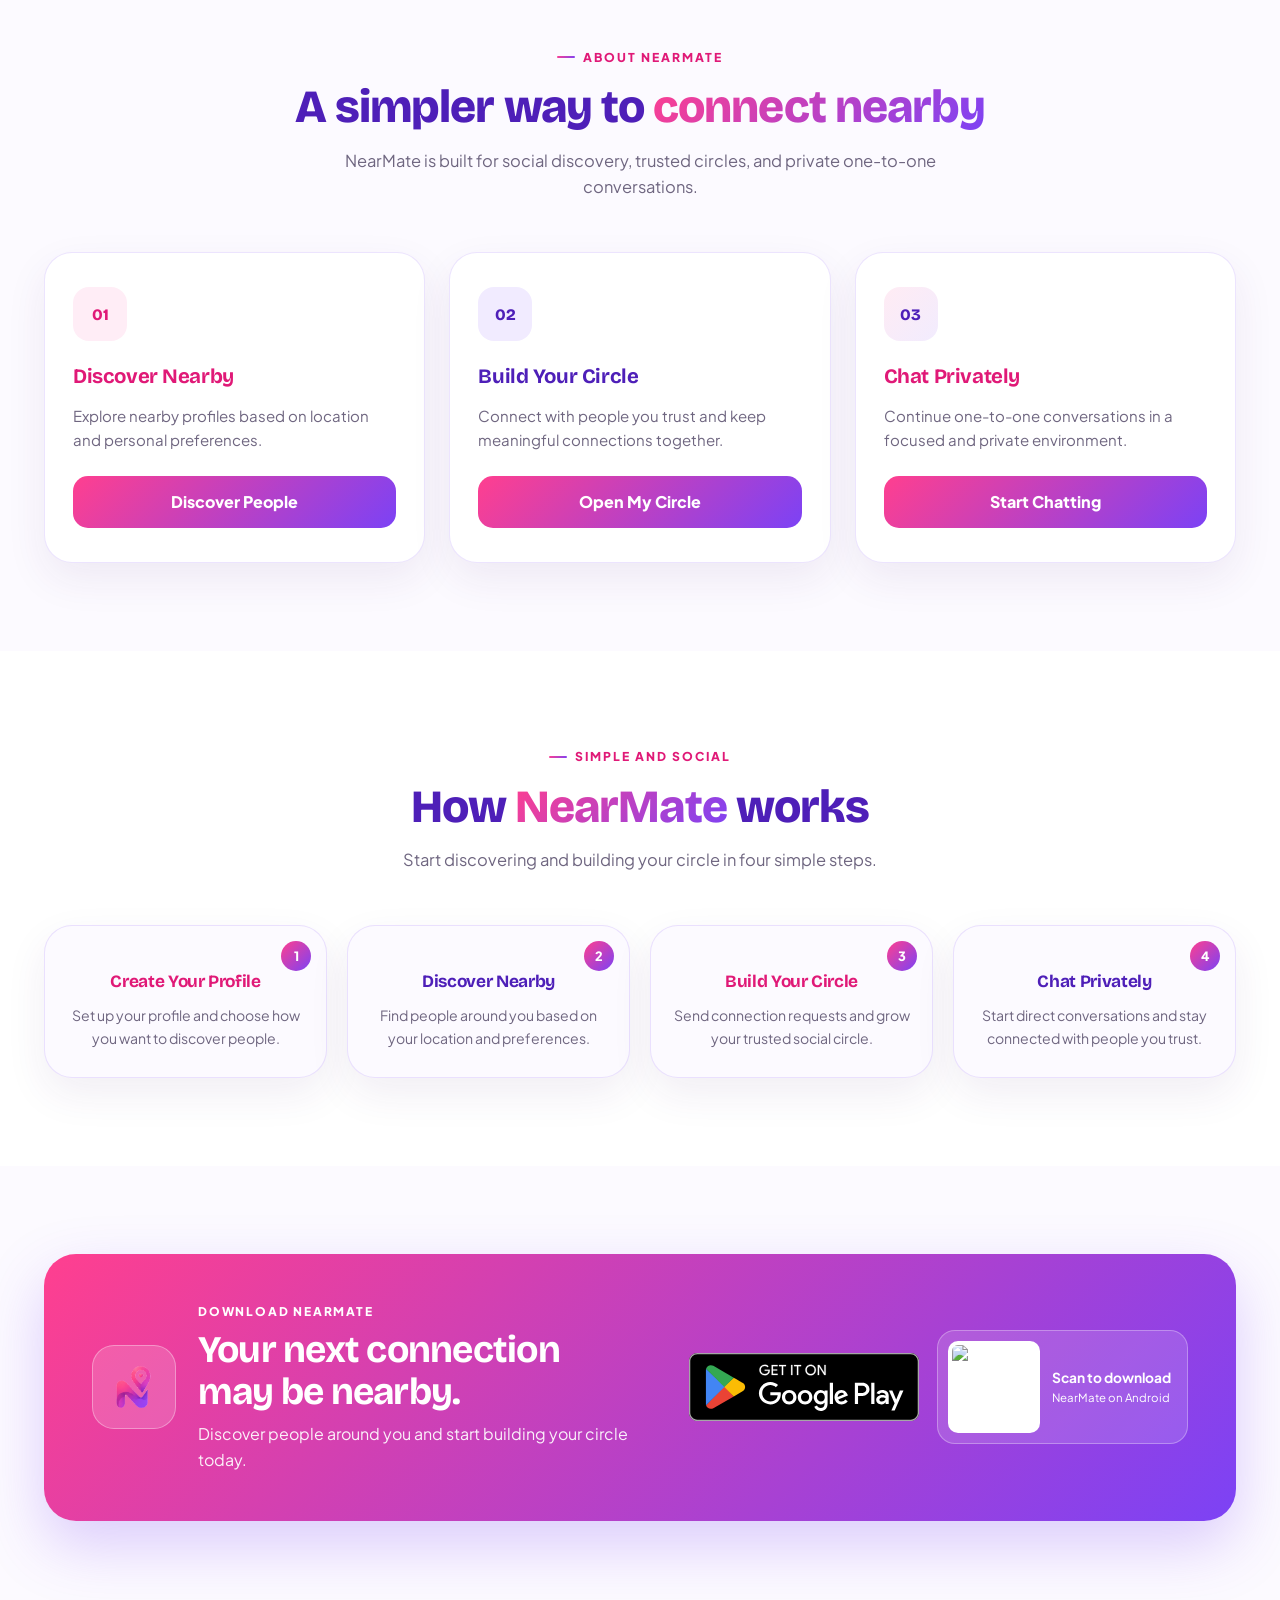
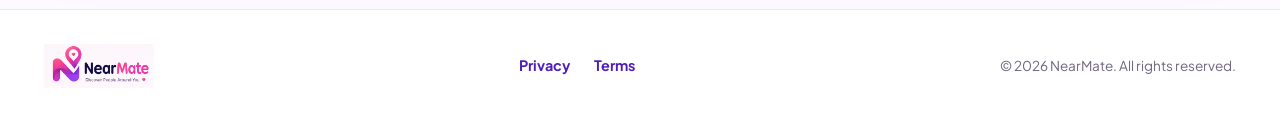
==== commit 65a0d6d2: "Update index.html" ====
--- a/index.html
+++ b/index.html
@@ -12,7 +12,7 @@
     <link rel="preconnect" href="https://fonts.gstatic.com" crossorigin>
     <link href="https://fonts.googleapis.com/css2?family=Bricolage+Grotesque:opsz,wght@12..96,400..800&family=Plus+Jakarta+Sans:wght@400;500;600;700;800&display=swap" rel="stylesheet">
 
-    <link rel="stylesheet" href="styles.css?v=6.0">
+    <link rel="stylesheet" href="styles.css?v=7.0">
 </head>
 <body>
 
@@ -30,7 +30,7 @@
                 </a>
             </header>
 
-            <div class="hero-grid">
+            <div class="hero-content">
                 <div class="hero-copy">
                     <h1 class="hero-main-title">
                         <span class="title-pink">Discover Nearby.</span>
@@ -61,10 +61,6 @@
                         <span class="pill">Meaningful circles</span>
                     </div>
                 </div>
-
-                <div class="hero-art-wrap">
-                    <img src="assets/home_discover_chat_hero.png" alt="People connecting through NearMate" class="hero-art">
-                </div>
             </div>
         </div>
     </section>
@@ -79,6 +75,23 @@
             </div>
 
             <div class="screens-grid">
+			
+			
+			
+			    <article class="screen-item">
+                    <div class="phone-frame">
+                        <img src="assets/home-screen.jpg" alt="NearMate Home screen">
+                    </div>
+                    <h3>Home</h3>
+                </article>
+				
+				<article class="screen-item">
+                    <div class="phone-frame">
+                        <img src="assets/menu-screen.jpg" alt="NearMate Profile and menu screen">
+                    </div>
+                    <h3>Profile</h3>
+                </article>
+				
                 <article class="screen-item">
                     <div class="phone-frame">
                         <img src="assets/discover-screen.jpg" alt="NearMate Discover screen">
@@ -86,26 +99,16 @@
                     <h3>Discover</h3>
                 </article>
 
+
+
                 <article class="screen-item">
                     <div class="phone-frame">
-                        <img src="assets/home-screen.jpg" alt="NearMate Home screen">
-                    </div>
-                    <h3>Home</h3>
-                </article>
-
-                <article class="screen-item">
-                    <div class="phone-frame">
                         <img src="assets/chat-screen.png" alt="NearMate Chat screen">
                     </div>
                     <h3>Chat</h3>
                 </article>
 
-                <article class="screen-item">
-                    <div class="phone-frame">
-                        <img src="assets/menu-screen.jpg" alt="NearMate Profile and menu screen">
-                    </div>
-                    <h3>Profile</h3>
-                </article>
+ 
             </div>
         </div>
     </section>
--- a/styles.css
+++ b/styles.css
@@ -1,32 +1,21 @@
-/* =========================================================
-   NEARMATE — PREMIUM REDESIGN
-   Signature element: the "hand of cards" phone fan in the hero
-   ========================================================= */
-
 @import url('https://fonts.googleapis.com/css2?family=Bricolage+Grotesque:opsz,wght@12..96,400..800&family=Plus+Jakarta+Sans:wght@400;500;600;700;800&display=swap');
 
 :root {
     --pink: #FF3F8F;
     --pink-dark: #E01977;
     --pink-soft: #FFEDF6;
-
     --purple: #7C42F5;
     --purple-dark: #4E1FB8;
     --purple-soft: #F1EBFF;
-
-    --ink: #150F2A;
-    --ink-soft: #635C78;
+    --ink: #2A1742;
+    --ink-soft: #6F6680;
     --paper: #FCFAFF;
     --white: #FFFFFF;
-
     --app-gradient: linear-gradient(135deg, #FF3F8F 0%, #7C42F5 100%);
-    --app-gradient-soft: linear-gradient(135deg, rgba(255,63,143,0.10) 0%, rgba(124,66,245,0.10) 100%);
-    --bezel: #150F2A;
-
-    --card-border: rgba(124, 66, 245, 0.12);
-    --card-shadow: 0 16px 40px rgba(21, 15, 42, 0.07);
-    --card-shadow-hover: 0 28px 60px rgba(21, 15, 42, 0.14);
-
+    --app-gradient-soft: linear-gradient(135deg, rgba(255,63,143,0.10), rgba(124,66,245,0.10));
+    --card-border: rgba(124, 66, 245, 0.14);
+    --card-shadow: 0 16px 40px rgba(76, 35, 120, 0.08);
+    --card-shadow-hover: 0 26px 55px rgba(76, 35, 120, 0.13);
     --radius-lg: 28px;
     --radius-md: 20px;
     --radius-sm: 14px;
@@ -42,33 +31,29 @@
 
 body {
     font-family: 'Plus Jakarta Sans', -apple-system, BlinkMacSystemFont, "Segoe UI", Roboto, sans-serif;
-    background-color: var(--paper);
+    background: var(--paper);
     color: var(--ink);
     line-height: 1.6;
     overflow-x: hidden;
     -webkit-font-smoothing: antialiased;
 }
 
-@media (prefers-reduced-motion: reduce) {
-    *, *::before, *::after { animation-duration: 0.001ms !important; transition-duration: 0.001ms !important; }
-    html { scroll-behavior: auto; }
-}
-
 a { color: inherit; }
+img { max-width: 100%; }
 
 .container {
     width: 100%;
-    max-width: 1200px;
+    max-width: 1240px;
     margin: 0 auto;
     padding: 0 24px;
 }
 
-.page-section { position: relative; padding: 96px 0; }
-
-/* =========================================================
-   TYPOGRAPHY
-   ========================================================= */
-h1, h2, h3, .display {
+.page-section {
+    position: relative;
+    padding: 88px 0;
+}
+
+h1, h2, h3 {
     font-family: 'Bricolage Grotesque', 'Plus Jakarta Sans', sans-serif;
     letter-spacing: -0.02em;
 }
@@ -84,9 +69,9 @@
     display: inline-flex;
     align-items: center;
     gap: 8px;
-    font-size: 0.76rem;
-    font-weight: 700;
-    letter-spacing: 0.16em;
+    font-size: .76rem;
+    font-weight: 800;
+    letter-spacing: .16em;
     color: var(--pink-dark);
     text-transform: uppercase;
     margin-bottom: 14px;
@@ -102,200 +87,165 @@
 
 .section-center-head {
     text-align: center;
-    max-width: 640px;
-    margin: 0 auto 56px auto;
-}
+    max-width: 700px;
+    margin: 0 auto 52px;
+}
+
+.compact-head { margin-bottom: 34px; }
 
 .section-headline {
     font-size: clamp(2.1rem, 3.6vw, 3rem);
     font-weight: 800;
-    line-height: 1.15;
-    margin-bottom: 16px;
+    line-height: 1.14;
+    margin-bottom: 14px;
+    color: var(--purple-dark);
 }
 
 .section-desc {
-    font-size: 1.05rem;
+    font-size: 1.03rem;
     color: var(--ink-soft);
 }
 
-/* =========================================================
-   SITE HEADER / LOGO
-   ========================================================= */
-.hero-container { position: relative; }
-
-.hero-decor {
-    position: absolute;
-    top: -20px;
-    right: -60px;
-    width: min(58vw, 780px);
-    z-index: 0;
-    pointer-events: none;
-    opacity: 0.65;
-}
-
-.hero-decor img {
+.hero-section {
+    padding: 24px 0 70px;
+    background:
+        radial-gradient(circle at 10% 20%, rgba(255,63,143,.10), transparent 36%),
+        radial-gradient(circle at 90% 72%, rgba(124,66,245,.10), transparent 38%),
+        linear-gradient(180deg, #FFFFFF 0%, #FCFAFF 100%);
+}
+
+.hero-header {
+    display: flex;
+    align-items: center;
+    justify-content: space-between;
+    gap: 18px;
+    margin-bottom: 34px;
+}
+
+.brand-logo-mark {
+    display: inline-flex;
+    align-items: center;
+    text-decoration: none;
+}
+
+.brand-logo-img {
+    display: block;
+    width: auto;
+    height: 60px;
+    object-fit: contain;
+}
+
+.footer-logo .brand-logo-img { height: 44px; }
+
+.header-cta {
+    display: inline-flex;
+    align-items: center;
+    justify-content: center;
+    padding: 11px 22px;
+    border-radius: 30px;
+    border: 1.5px solid rgba(124,66,245,.22);
+    background: #fff;
+    color: var(--purple-dark);
+    font-weight: 800;
+    font-size: .92rem;
+    text-decoration: none;
+    box-shadow: 0 8px 24px rgba(124,66,245,.08);
+}
+
+.hero-grid {
+    display: grid;
+    grid-template-columns: .9fr 1.1fr;
+    align-items: center;
+    gap: 42px;
+}
+
+.hero-copy { position: relative; z-index: 2; }
+
+.hero-main-title {
+    display: flex;
+    flex-direction: column;
+    font-size: clamp(2.8rem, 4.7vw, 4.35rem);
+    font-weight: 800;
+    line-height: 1.03;
+    margin-bottom: 22px;
+}
+
+.title-pink { color: var(--pink); }
+.title-purple { color: var(--purple); }
+
+.hero-subtext {
+    max-width: 520px;
+    font-size: 1.1rem;
+    color: var(--ink-soft);
+    margin-bottom: 30px;
+}
+
+.hero-art-wrap {
+    min-width: 0;
+    border-radius: 34px;
+    overflow: hidden;
+    background: transparent;
+}
+
+.hero-art {
+    display: block;
     width: 100%;
     height: auto;
+    object-fit: contain;
+}
+
+.download-row {
+    display: flex;
+    align-items: center;
+    gap: 16px;
+    margin-bottom: 26px;
+    flex-wrap: wrap;
+}
+
+.official-play-badge-link {
+    display: inline-block;
+    line-height: 0;
+    text-decoration: none;
+}
+
+.official-play-badge {
     display: block;
-}
-
-.hero-header, .hero-grid { position: relative; z-index: 1; }
-
-.hero-header {
-    display: flex;
-    align-items: center;
-    justify-content: space-between;
-    margin-bottom: 56px;
-}
-
-.brand-logo-mark {
-    display: inline-flex;
-    align-items: center;
-    text-decoration: none;
-}
-
-.brand-logo-img {
-    height: 46px;
-    width: auto;
-    display: block;
-}
-
-.footer-logo .brand-logo-img { height: 38px; }
-
-.header-cta {
-    display: inline-flex;
-    align-items: center;
-    gap: 8px;
-    padding: 11px 22px;
-    border-radius: 30px;
-    border: 1.5px solid var(--card-border);
-    background: var(--white);
-    font-weight: 700;
-    font-size: 0.92rem;
-    text-decoration: none;
-    color: var(--ink);
-    transition: border-color 0.2s ease, transform 0.2s ease, box-shadow 0.2s ease;
-}
-
-.header-cta:hover {
-    border-color: transparent;
-    box-shadow: var(--card-shadow);
-    transform: translateY(-2px);
-}
-
-/* =========================================================
-   1. HERO SECTION
-   ========================================================= */
-.hero-section {
-    padding: 32px 0 60px 0;
-    background:
-        radial-gradient(circle at 8% 15%, rgba(255, 63, 143, 0.13) 0%, transparent 42%),
-        radial-gradient(circle at 92% 75%, rgba(124, 66, 245, 0.16) 0%, transparent 45%),
-        linear-gradient(180deg, #FFFFFF 0%, var(--paper) 100%);
-}
-
-.hero-grid {
-    display: grid;
-    grid-template-columns: 1.05fr 1fr;
-    gap: 40px;
-    align-items: center;
-}
-
-.hero-main-title {
-    font-size: clamp(2.6rem, 4.3vw, 4rem);
-    font-weight: 800;
-    line-height: 1.08;
-    letter-spacing: -0.03em;
-    margin-bottom: 22px;
-    display: flex;
-    flex-direction: column;
-}
-
-.title-pink { color: var(--pink); }
-.title-purple { color: var(--purple); }
-
-.hero-subtext {
-    font-size: 1.12rem;
-    color: var(--ink-soft);
-    margin-bottom: 34px;
-    max-width: 480px;
-}
-
-/* PLAY STORE & QR CODE ROW */
-.download-row {
-    display: flex;
-    align-items: center;
-    gap: 18px;
-    margin-bottom: 30px;
-    flex-wrap: wrap;
-}
-
-.play-store-btn {
-    display: inline-flex;
-    align-items: center;
-    gap: 12px;
-    background: var(--ink);
-    color: var(--white);
-    padding: 13px 24px;
+    width: 220px;
+    height: auto;
+    border: 0;
+    border-radius: 0;
+    background: transparent;
+}
+
+.official-play-badge-large { width: 230px; }
+
+.qr-box {
+    display: flex;
+    align-items: center;
+    gap: 13px;
+    background: #fff;
+    padding: 9px 18px 9px 9px;
     border-radius: 18px;
-    text-decoration: none;
-    box-shadow: 0 14px 30px rgba(21, 15, 42, 0.22);
-    transition: transform 0.2s ease, box-shadow 0.2s ease;
-}
-
-.play-store-btn:hover {
-    transform: translateY(-3px);
-    box-shadow: 0 18px 36px rgba(21, 15, 42, 0.3);
-}
-
-.play-icon { width: 34px; height: 34px; flex-shrink: 0; }
-
-.play-store-btn span {
-    display: flex;
-    flex-direction: column;
-    text-align: left;
-    line-height: 1.15;
-}
-
-.play-store-btn small {
-    font-size: 0.66rem;
-    letter-spacing: 0.06em;
-    opacity: 0.75;
-}
-
-.play-store-btn strong {
-    font-size: 1.22rem;
-    font-weight: 700;
-}
-
-/* enlarged QR treatment */
-.qr-box {
-    display: flex;
-    align-items: center;
-    gap: 14px;
-    background: var(--white);
-    padding: 10px 20px 10px 10px;
-    border-radius: 20px;
     border: 1px solid var(--card-border);
     box-shadow: var(--card-shadow);
 }
 
 .qr-code {
-    width: 92px;
-    height: 92px;
-    border-radius: 12px;
+    width: 78px;
+    height: 78px;
+    border-radius: 10px;
     border: 1px solid var(--card-border);
 }
 
 .qr-info {
     display: flex;
     flex-direction: column;
-    font-size: 0.9rem;
-    line-height: 1.3;
+    font-size: .86rem;
+    line-height: 1.28;
 }
 
 .qr-info span { color: var(--ink-soft); }
-.qr-info strong { color: var(--purple-dark); font-weight: 800; font-size: 1rem; }
+.qr-info strong { color: var(--purple-dark); font-weight: 800; }
 
 .hero-pill-badges {
     display: flex;
@@ -306,114 +256,63 @@
 .pill {
     display: inline-flex;
     align-items: center;
-    gap: 7px;
-    background: var(--white);
-    padding: 9px 18px;
+    background: #fff;
+    padding: 8px 16px;
     border-radius: 30px;
-    font-size: 0.87rem;
-    font-weight: 700;
+    font-size: .84rem;
+    font-weight: 800;
     color: var(--purple-dark);
     border: 1px solid var(--card-border);
-    box-shadow: 0 4px 15px rgba(124, 66, 245, 0.05);
-}
-
-.pill svg { width: 15px; height: 15px; flex-shrink: 0; }
-
-/* =========================================================
-   HERO RIGHT — PHONE FAN ("hand of cards")
-   ========================================================= */
-.hero-right {
-    position: relative;
-    display: flex;
-    justify-content: center;
-}
-
-/* Fan geometry: every card shares one pivot point (bottom-center of the
-   fan). Only "rotate" changes per card — the spread is a natural side
-   effect of the shared pivot, so this can't drift out of alignment. */
-.phone-fan {
-    --card-w: 200px;
+}
+
+.screens-section {
+    background: #fff;
+    padding-top: 78px;
+    padding-bottom: 78px;
+}
+
+.screens-grid {
+    display: grid;
+    grid-template-columns: repeat(4, minmax(0, 1fr));
+    gap: 24px;
+    align-items: start;
+}
+
+.screen-item {
+    text-align: center;
+}
+
+.screen-item h3 {
+    margin-top: 16px;
+    font-size: 1.04rem;
+    color: var(--purple-dark);
+}
+
+.phone-frame {
     position: relative;
     width: 100%;
-    max-width: 460px;
-    height: 470px;
-    margin: 0 auto;
-}
-
-.fan-glow {
-    position: absolute;
-    inset: 0;
-    background: radial-gradient(circle at 50% 60%, rgba(124, 66, 245, 0.18) 0%, transparent 60%);
-    filter: blur(10px);
-    pointer-events: none;
-}
-
-.live-chip {
-    position: absolute;
-    top: 0;
-    left: 50%;
-    transform: translateX(-50%);
-    z-index: 20;
-    display: inline-flex;
-    align-items: center;
-    gap: 7px;
-    background: rgba(255, 255, 255, 0.9);
-    backdrop-filter: blur(8px);
-    border: 1px solid var(--card-border);
-    padding: 8px 16px;
-    border-radius: 30px;
-    font-size: 0.76rem;
-    font-weight: 700;
-    color: var(--ink);
-    box-shadow: var(--card-shadow);
-    white-space: nowrap;
-}
-
-.live-chip .dot {
-    width: 7px;
-    height: 7px;
-    border-radius: 50%;
-    background: var(--pink);
-    flex-shrink: 0;
-    animation: pulse-dot 1.8s infinite;
-}
-
-@keyframes pulse-dot {
-    0% { box-shadow: 0 0 0 0 rgba(255,63,143,0.5); }
-    70% { box-shadow: 0 0 0 8px rgba(255,63,143,0); }
-    100% { box-shadow: 0 0 0 0 rgba(255,63,143,0); }
-}
-
-.phone-card {
-    position: absolute;
-    bottom: 6px;
-    left: 50%;
-    width: var(--card-w);
     aspect-ratio: 9 / 19.3;
-    border-radius: 30px;
+    border-radius: 28px;
     overflow: hidden;
-    background: var(--bezel);
-    border: 6px solid var(--bezel);
-    box-shadow: var(--card-shadow-hover);
-    transform-origin: 50% 100%;
-    transition: transform 0.5s cubic-bezier(0.22, 1, 0.36, 1), box-shadow 0.3s ease;
-    cursor: pointer;
-}
-
-.phone-card::before {
+    background: #171125;
+    border: 7px solid #171125;
+    box-shadow: 0 16px 34px rgba(45, 24, 79, .18);
+}
+
+.phone-frame::before {
     content: "";
     position: absolute;
     top: 8px;
     left: 50%;
     transform: translateX(-50%);
-    width: 44px;
+    width: 42px;
     height: 5px;
-    border-radius: 4px;
-    background: rgba(255,255,255,0.55);
-    z-index: 5;
-}
-
-.phone-card img {
+    border-radius: 5px;
+    background: rgba(255,255,255,.58);
+    z-index: 2;
+}
+
+.phone-frame img {
     width: 100%;
     height: 100%;
     object-fit: cover;
@@ -421,46 +320,7 @@
     display: block;
 }
 
-.card-1 { transform: translateX(-50%) rotate(-19deg); z-index: 1; }
-.card-2 { transform: translateX(-50%) rotate(-6deg);  z-index: 2; }
-.card-3 { transform: translateX(-50%) rotate(7deg);   z-index: 3; }
-.card-4 { transform: translateX(-50%) rotate(20deg);  z-index: 2; }
-
-.phone-fan:hover .card-1 { transform: translateX(-50%) rotate(-25deg); }
-.phone-fan:hover .card-2 { transform: translateX(-50%) rotate(-9deg); }
-.phone-fan:hover .card-3 { transform: translateX(-50%) rotate(10deg); }
-.phone-fan:hover .card-4 { transform: translateX(-50%) rotate(26deg); }
-
-.phone-card:hover {
-    transform: translateX(-50%) translateY(-22px) rotate(0deg) scale(1.07) !important;
-    z-index: 10 !important;
-    box-shadow: 0 34px 70px rgba(21, 15, 42, 0.28);
-}
-
-.phone-tag {
-    position: absolute;
-    top: -34px;
-    left: 50%;
-    transform: translateX(-50%);
-    background: var(--ink);
-    color: var(--white);
-    padding: 5px 12px;
-    border-radius: 20px;
-    font-size: 0.72rem;
-    font-weight: 700;
-    white-space: nowrap;
-    opacity: 0;
-    transition: opacity 0.25s ease;
-    pointer-events: none;
-}
-
-.phone-card:hover .phone-tag { opacity: 1; }
-
-
-/* =========================================================
-   2. ABOUT NEARMATE SECTION
-   ========================================================= */
-.about-section { background: var(--white); }
+.about-section { background: var(--paper); }
 
 .about-cards-grid {
     display: grid;
@@ -469,34 +329,27 @@
 }
 
 .app-style-card {
-    background: var(--paper);
-    padding: 38px 30px;
+    background: #fff;
+    padding: 34px 28px;
     border-radius: var(--radius-lg);
     border: 1px solid var(--card-border);
     box-shadow: var(--card-shadow);
     display: flex;
     flex-direction: column;
     align-items: flex-start;
-    transition: transform 0.3s ease, box-shadow 0.3s ease, background 0.3s ease;
-}
-
-.app-style-card:hover {
-    transform: translateY(-8px);
-    box-shadow: var(--card-shadow-hover);
-    background: var(--white);
 }
 
 .card-badge-icon {
-    width: 56px;
-    height: 56px;
+    width: 54px;
+    height: 54px;
     border-radius: 16px;
     display: flex;
     align-items: center;
     justify-content: center;
-    margin-bottom: 22px;
-}
-
-.card-badge-icon svg { width: 26px; height: 26px; }
+    margin-bottom: 20px;
+    font-family: 'Bricolage Grotesque', sans-serif;
+    font-weight: 800;
+}
 
 .badge-pink { background: var(--pink-soft); color: var(--pink-dark); }
 .badge-purple { background: var(--purple-soft); color: var(--purple-dark); }
@@ -504,15 +357,16 @@
 
 .app-style-card h3 {
     font-size: 1.28rem;
-    font-weight: 700;
     margin-bottom: 10px;
-    color: var(--ink);
-}
+    color: var(--pink-dark);
+}
+
+.app-style-card:nth-child(even) h3 { color: var(--purple-dark); }
 
 .app-style-card p {
-    font-size: 0.94rem;
     color: var(--ink-soft);
-    margin-bottom: 26px;
+    font-size: .94rem;
+    margin-bottom: 24px;
     flex-grow: 1;
 }
 
@@ -520,28 +374,16 @@
     display: inline-flex;
     align-items: center;
     justify-content: center;
-    gap: 8px;
     width: 100%;
-    text-align: center;
+    padding: 13px 18px;
+    border-radius: 15px;
+    text-decoration: none;
     background: var(--app-gradient);
-    color: var(--white);
-    font-weight: 700;
-    font-size: 0.94rem;
-    padding: 13px 20px;
-    border-radius: 16px;
-    text-decoration: none;
-    box-shadow: 0 10px 22px rgba(255, 63, 143, 0.25);
-    transition: opacity 0.2s ease, transform 0.2s ease;
-}
-
-.app-gradient-btn:hover { opacity: 0.92; transform: translateY(-2px); }
-.app-gradient-btn svg { width: 15px; height: 15px; }
-
-
-/* =========================================================
-   3. HOW IT WORKS SECTION
-   ========================================================= */
-.how-section { background: var(--paper); }
+    color: #fff;
+    font-weight: 800;
+}
+
+.how-section { background: #fff; }
 
 .steps-4-grid {
     display: grid;
@@ -551,180 +393,126 @@
 
 .step-app-card {
     position: relative;
-    background: var(--white);
-    padding: 40px 22px 28px 22px;
+    background: var(--paper);
+    padding: 42px 22px 28px;
     border-radius: var(--radius-lg);
     border: 1px solid var(--card-border);
     text-align: center;
     box-shadow: var(--card-shadow);
-    transition: transform 0.25s ease, box-shadow 0.25s ease;
-}
-
-.step-app-card:hover {
-    transform: translateY(-6px);
-    box-shadow: var(--card-shadow-hover);
 }
 
 .step-num {
     position: absolute;
-    top: 16px;
-    right: 16px;
+    top: 15px;
+    right: 15px;
     width: 30px;
     height: 30px;
     border-radius: 50%;
     background: var(--app-gradient);
-    color: var(--white);
-    font-weight: 800;
-    font-size: 0.8rem;
+    color: #fff;
+    font-weight: 800;
+    font-size: .8rem;
     display: flex;
     align-items: center;
     justify-content: center;
 }
 
-.step-icon-bg {
-    width: 62px;
-    height: 62px;
-    border-radius: 18px;
-    background: var(--app-gradient-soft);
+.step-app-card h3 {
     color: var(--purple-dark);
-    display: flex;
-    align-items: center;
-    justify-content: center;
-    margin: 0 auto 18px auto;
-}
-
-.step-icon-bg svg { width: 28px; height: 28px; }
-
-.step-app-card h3 {
     font-size: 1.08rem;
-    font-weight: 700;
     margin-bottom: 8px;
 }
 
-.step-app-card p {
-    font-size: 0.88rem;
-    color: var(--ink-soft);
-}
-
-
-/* =========================================================
-   4. CTA BANNER SECTION
-   ========================================================= */
+.step-app-card:nth-child(odd) h3 { color: var(--pink-dark); }
+.step-app-card p { color: var(--ink-soft); font-size: .88rem; }
+
+.cta-section { background: var(--paper); }
+
 .cta-gradient-box {
     position: relative;
     background: var(--app-gradient);
     border-radius: 32px;
-    padding: 52px;
-    color: var(--white);
+    padding: 48px;
+    color: #fff;
     display: flex;
     align-items: center;
     justify-content: space-between;
-    gap: 40px;
-    box-shadow: 0 24px 60px rgba(124, 66, 245, 0.3);
-    overflow: hidden;
-}
-
-.cta-gradient-box::before {
-    content: "";
-    position: absolute;
-    inset: 0;
-    background: radial-gradient(circle at 85% 15%, rgba(255,255,255,0.18) 0%, transparent 45%);
-    pointer-events: none;
+    gap: 36px;
+    box-shadow: 0 24px 60px rgba(124,66,245,.25);
 }
 
 .cta-left {
     display: flex;
     align-items: center;
-    gap: 24px;
-    position: relative;
+    gap: 22px;
 }
 
 .cta-app-icon {
-    width: 88px;
-    height: 88px;
-    border-radius: 24px;
-    background: rgba(255, 255, 255, 0.16);
-    border: 1px solid rgba(255, 255, 255, 0.35);
-    backdrop-filter: blur(6px);
+    width: 84px;
+    height: 84px;
+    border-radius: 22px;
+    background: rgba(255,255,255,.16);
+    border: 1px solid rgba(255,255,255,.34);
     display: flex;
     align-items: center;
     justify-content: center;
     flex-shrink: 0;
-    box-shadow: 0 10px 25px rgba(0,0,0,0.15);
-}
-
-.cta-app-icon img { width: 52px; height: 52px; object-fit: contain; }
+}
+
+.cta-app-icon img { width: 50px; height: 50px; object-fit: contain; }
 
 .cta-tag {
-    font-size: 0.75rem;
-    font-weight: 800;
-    letter-spacing: 0.15em;
-    opacity: 0.9;
     display: block;
+    font-size: .75rem;
+    font-weight: 800;
+    letter-spacing: .15em;
+    text-transform: uppercase;
     margin-bottom: 8px;
-    text-transform: uppercase;
 }
 
 .cta-left h2 {
-    font-size: 2.1rem;
-    font-weight: 800;
-    line-height: 1.15;
+    font-size: clamp(1.9rem, 3vw, 2.35rem);
+    line-height: 1.12;
 }
 
 .cta-left h2 span { display: block; }
-
-.cta-left p {
-    font-size: 0.98rem;
-    opacity: 0.9;
-    margin-top: 8px;
-}
+.cta-left p { margin-top: 8px; opacity: .92; }
 
 .cta-right {
     display: flex;
     align-items: center;
-    gap: 20px;
+    gap: 18px;
     flex-shrink: 0;
-    position: relative;
-}
-
-.play-store-btn-large { padding: 15px 28px; }
+}
 
 .cta-qr-box {
     display: flex;
     align-items: center;
-    gap: 14px;
-    background: rgba(255, 255, 255, 0.15);
-    backdrop-filter: blur(10px);
-    padding: 12px 20px 12px 12px;
-    border-radius: 20px;
-    border: 1px solid rgba(255, 255, 255, 0.3);
+    gap: 12px;
+    background: rgba(255,255,255,.14);
+    padding: 10px 16px 10px 10px;
+    border-radius: 18px;
+    border: 1px solid rgba(255,255,255,.3);
 }
 
 .cta-qr-box img {
-    width: 106px;
-    height: 106px;
-    border-radius: 12px;
-    background: var(--white);
-    padding: 5px;
+    width: 92px;
+    height: 92px;
+    border-radius: 10px;
+    background: #fff;
+    padding: 4px;
 }
 
 .cta-qr-box div {
     display: flex;
     flex-direction: column;
-    font-size: 0.88rem;
-    line-height: 1.35;
-}
-
-.cta-qr-box strong { font-size: 0.98rem; }
-.cta-qr-box small { opacity: 0.85; }
-
-
-/* =========================================================
-   FOOTER
-   ========================================================= */
+    font-size: .86rem;
+}
+
 .site-footer {
-    padding: 40px 0;
+    padding: 34px 0;
     border-top: 1px solid var(--card-border);
+    background: #fff;
 }
 
 .footer-inner {
@@ -737,44 +525,67 @@
 
 .footer-links {
     display: flex;
-    gap: 26px;
+    gap: 24px;
     list-style: none;
-    font-size: 0.9rem;
-    font-weight: 600;
-    color: var(--ink-soft);
-}
-
-.footer-links a { text-decoration: none; transition: color 0.2s ease; }
-.footer-links a:hover { color: var(--pink-dark); }
-
-.footer-copy { font-size: 0.85rem; color: var(--ink-soft); }
-
-
-/* =========================================================
-   RESPONSIVE LAYOUT
-   ========================================================= */
-@media (max-width: 1024px) {
-    .hero-decor { width: min(85vw, 620px); top: -10px; right: 50%; transform: translateX(50%); opacity: 0.55; }
-    .hero-grid { grid-template-columns: 1fr; text-align: center; }
+    font-size: .9rem;
+    font-weight: 700;
+    color: var(--purple-dark);
+}
+
+.footer-links a { text-decoration: none; }
+.footer-copy { font-size: .85rem; color: var(--ink-soft); }
+
+@media (max-width: 1080px) {
+    .hero-grid { grid-template-columns: 1fr; }
+    .hero-copy { text-align: center; }
     .hero-main-title { align-items: center; }
     .hero-subtext { margin-left: auto; margin-right: auto; }
     .download-row, .hero-pill-badges { justify-content: center; }
-
-    .phone-fan { --card-w: 190px; max-width: 420px; height: 440px; margin-top: 28px; }
-
+    .hero-art-wrap { max-width: 900px; margin: 0 auto; }
+
+    .screens-grid { grid-template-columns: repeat(2, minmax(0, 1fr)); max-width: 760px; margin: 0 auto; }
     .about-cards-grid { grid-template-columns: 1fr; }
     .steps-4-grid { grid-template-columns: repeat(2, 1fr); }
 
     .cta-gradient-box { flex-direction: column; text-align: center; }
     .cta-left { flex-direction: column; }
     .cta-right { flex-direction: column; }
+}
+
+@media (max-width: 640px) {
+    .container { padding: 0 16px; }
+    .page-section { padding: 64px 0; }
+    .hero-section { padding-top: 18px; }
+    .hero-header { margin-bottom: 28px; }
+    .brand-logo-img { height: 50px; }
+    .header-cta { padding: 10px 16px; font-size: .84rem; }
+    .hero-main-title { font-size: clamp(2.45rem, 11vw, 3.35rem); }
+    .hero-subtext { font-size: 1rem; }
+    .download-row { flex-direction: column; }
+    .qr-box { width: min(100%, 290px); justify-content: center; }
+    .hero-art-wrap { border-radius: 22px; }
+
+    .screens-grid { grid-template-columns: repeat(2, minmax(0, 1fr)); gap: 14px; }
+    .phone-frame { border-width: 5px; border-radius: 20px; }
+    .screen-item h3 { font-size: .92rem; margin-top: 10px; }
+
+    .steps-4-grid { grid-template-columns: 1fr; }
+    .cta-gradient-box { padding: 32px 20px; }
     .footer-inner { flex-direction: column; text-align: center; }
 }
 
-@media (max-width: 600px) {
-    .page-section { padding: 64px 0; }
-    .steps-4-grid { grid-template-columns: 1fr; }
-    .phone-fan { --card-w: 156px; max-width: 340px; height: 370px; margin-top: 20px; }
-    .qr-code { width: 76px; height: 76px; }
-    .cta-qr-box img { width: 84px; height: 84px; }
-}
+@media (max-width: 420px) {
+    .screens-grid { grid-template-columns: 1fr 1fr; gap: 10px; }
+    .phone-frame { border-radius: 17px; }
+    .phone-frame::before { width: 32px; height: 4px; top: 6px; }
+    .official-play-badge { width: 205px; }
+    .qr-code { width: 70px; height: 70px; }
+}
+
+@media (prefers-reduced-motion: reduce) {
+    *, *::before, *::after {
+        scroll-behavior: auto !important;
+        transition: none !important;
+        animation: none !important;
+    }
+}
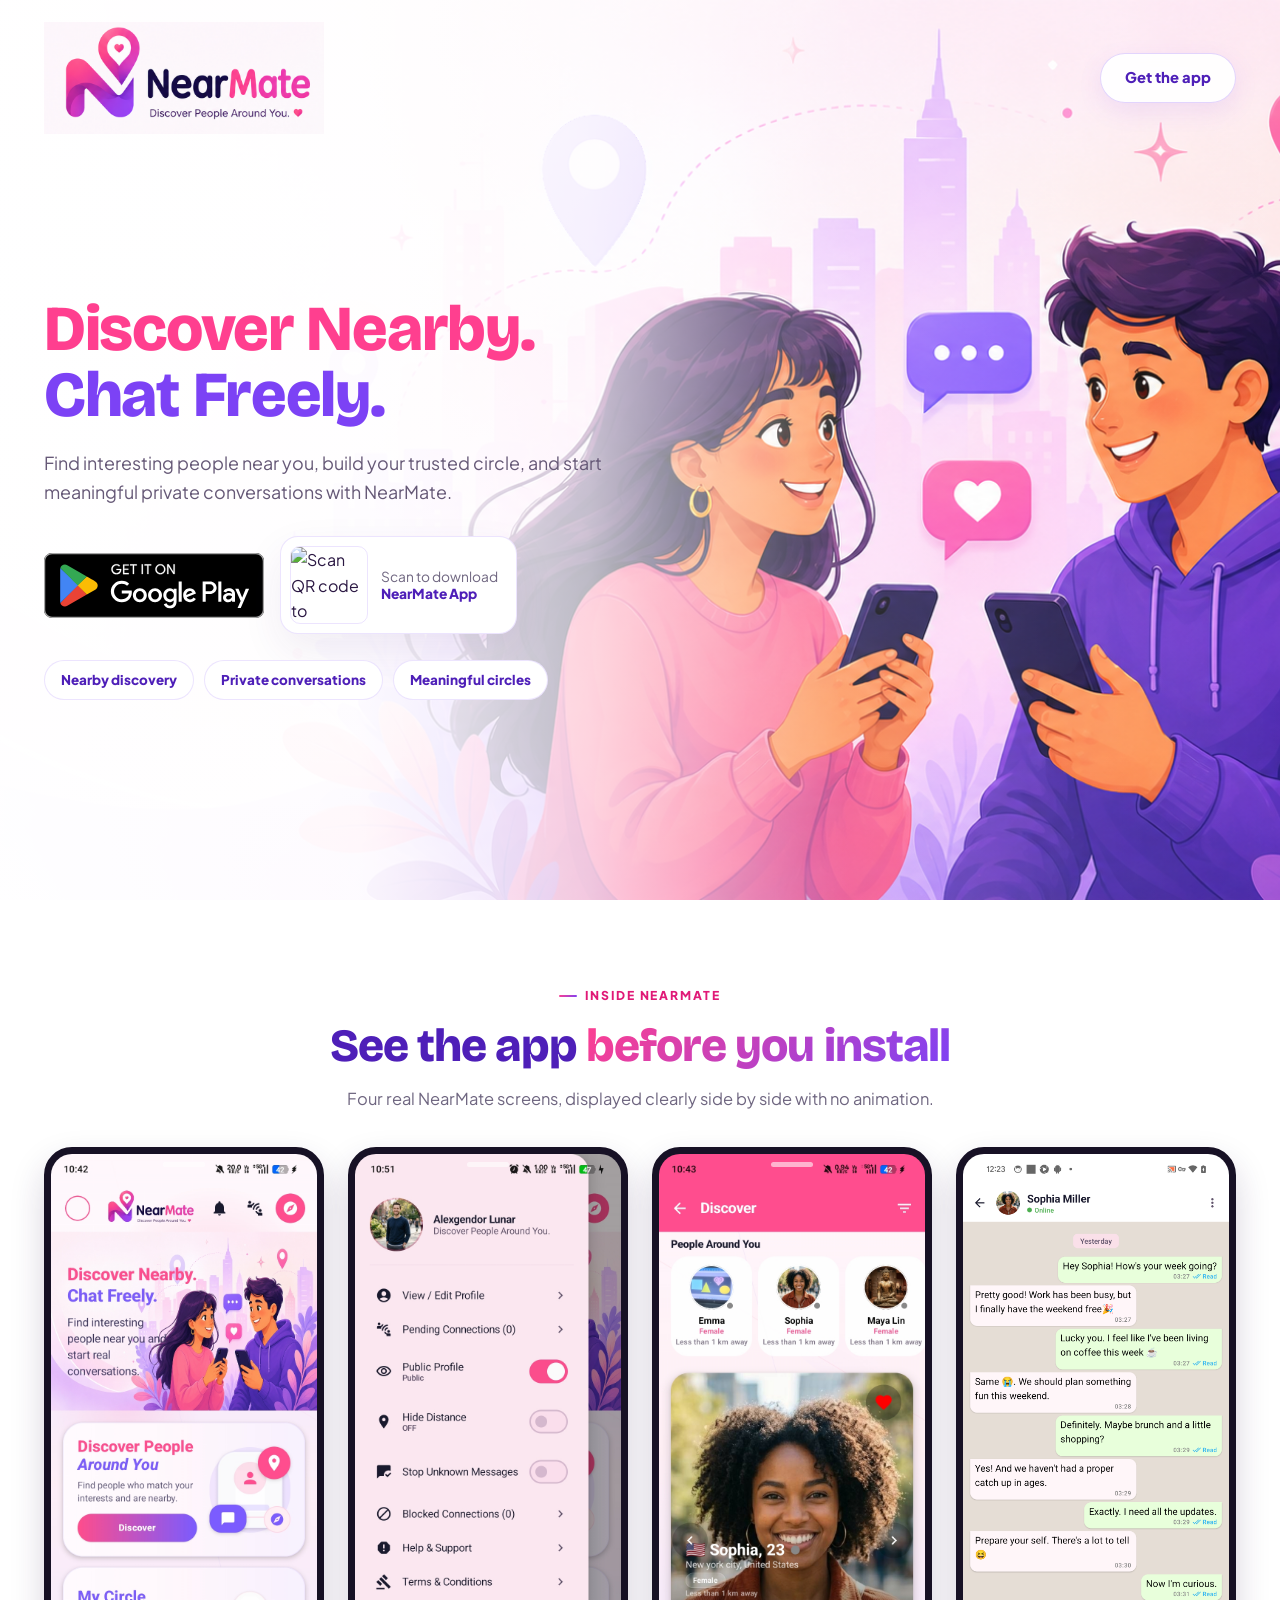
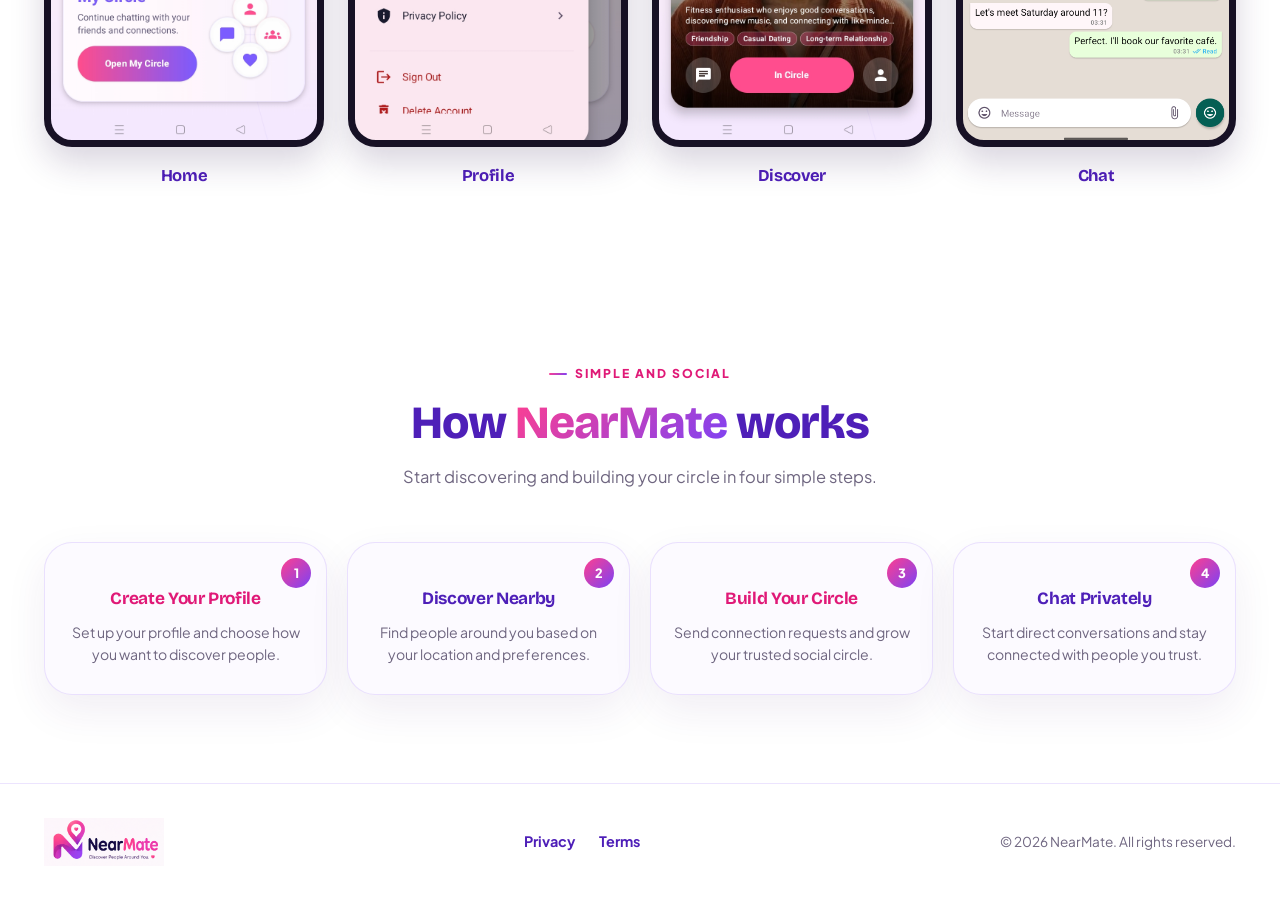
==== commit 426335da: "Update index.html" ====
--- a/index.html
+++ b/index.html
@@ -113,40 +113,6 @@
         </div>
     </section>
 
-    <!-- SECTION 3: ABOUT -->
-    <section class="page-section about-section" id="about">
-        <div class="container">
-            <div class="section-center-head">
-                <span class="eyebrow-tag">About NearMate</span>
-                <h2 class="section-headline">A simpler way to <span class="gradient-text">connect nearby</span></h2>
-                <p class="section-desc">NearMate is built for social discovery, trusted circles, and private one-to-one conversations.</p>
-            </div>
-
-            <div class="about-cards-grid">
-                <div class="app-style-card">
-                    <div class="card-badge-icon badge-pink">01</div>
-                    <h3>Discover Nearby</h3>
-                    <p>Explore nearby profiles based on location and personal preferences.</p>
-                    <a href="https://play.google.com/store/apps/details?id=com.nearmatechat.app" target="_blank" rel="noopener noreferrer" class="app-gradient-btn">Discover People</a>
-                </div>
-
-                <div class="app-style-card">
-                    <div class="card-badge-icon badge-purple">02</div>
-                    <h3>Build Your Circle</h3>
-                    <p>Connect with people you trust and keep meaningful connections together.</p>
-                    <a href="https://play.google.com/store/apps/details?id=com.nearmatechat.app" target="_blank" rel="noopener noreferrer" class="app-gradient-btn">Open My Circle</a>
-                </div>
-
-                <div class="app-style-card">
-                    <div class="card-badge-icon badge-pink-purple">03</div>
-                    <h3>Chat Privately</h3>
-                    <p>Continue one-to-one conversations in a focused and private environment.</p>
-                    <a href="https://play.google.com/store/apps/details?id=com.nearmatechat.app" target="_blank" rel="noopener noreferrer" class="app-gradient-btn">Start Chatting</a>
-                </div>
-            </div>
-        </div>
-    </section>
-
     <!-- SECTION 4: HOW IT WORKS -->
     <section class="page-section how-section" id="how-it-works">
         <div class="container">
@@ -185,38 +151,7 @@
     </section>
 
     <!-- SECTION 5: CTA -->
-    <section class="page-section cta-section">
-        <div class="container">
-            <div class="cta-gradient-box">
-                <div class="cta-left">
-                    <div class="cta-app-icon">
-                        <img src="assets/app-icon.png" alt="NearMate icon">
-                    </div>
-                    <div>
-                        <span class="cta-tag">Download NearMate</span>
-                        <h2>Your next connection <span>may be nearby.</span></h2>
-                        <p>Discover people around you and start building your circle today.</p>
-                    </div>
-                </div>
-
-                <div class="cta-right">
-                    <a class="official-play-badge-link" href="https://play.google.com/store/apps/details?id=com.nearmatechat.app" target="_blank" rel="noopener noreferrer">
-                        <img src="assets/google-play-badge.svg" alt="Get it on Google Play" class="official-play-badge official-play-badge-large">
-                    </a>
-
-                    <div class="cta-qr-box">
-                        <img src="https://api.qrserver.com/v1/create-qr-code/?size=320x320&data=https%3A%2F%2Fplay.google.com%2Fstore%2Fapps%2Fdetails%3Fid%3Dcom.nearmatechat.app" alt="NearMate QR Code">
-                        <div>
-                            <strong>Scan to download</strong>
-                            <small>NearMate on Android</small>
-                        </div>
-                    </div>
-                </div>
-            </div>
-        </div>
-    </section>
-
-    <footer class="site-footer">
+ 	<footer class="site-footer">
         <div class="container footer-inner">
             <a href="#home" class="brand-logo-mark footer-logo" aria-label="NearMate home">
                 <img class="brand-logo-img" src="assets/nearmate-logo.png" alt="NearMate">
--- a/styles.css
+++ b/styles.css
@@ -107,11 +107,23 @@
 }
 
 .hero-section {
-    padding: 24px 0 70px;
-    background:
-        radial-gradient(circle at 10% 20%, rgba(255,63,143,.10), transparent 36%),
-        radial-gradient(circle at 90% 72%, rgba(124,66,245,.10), transparent 38%),
-        linear-gradient(180deg, #FFFFFF 0%, #FCFAFF 100%);
+    min-height: 100svh;
+    padding: 22px 0 54px;
+    display: flex;
+    align-items: stretch;
+    overflow: hidden;
+    background-image:
+        linear-gradient(90deg, rgba(255,255,255,.98) 0%, rgba(255,255,255,.94) 28%, rgba(255,255,255,.72) 46%, rgba(255,255,255,.18) 66%, rgba(255,255,255,.02) 100%),
+        url("assets/home_discover_chat_hero.png");
+    background-size: cover;
+    background-position: center center;
+    background-repeat: no-repeat;
+}
+
+.hero-container {
+    min-height: calc(100svh - 76px);
+    display: flex;
+    flex-direction: column;
 }
 
 .hero-header {
@@ -119,7 +131,7 @@
     align-items: center;
     justify-content: space-between;
     gap: 18px;
-    margin-bottom: 34px;
+    margin-bottom: 18px;
 }
 
 .brand-logo-mark {
@@ -131,67 +143,60 @@
 .brand-logo-img {
     display: block;
     width: auto;
-    height: 60px;
+    height: 112px;
     object-fit: contain;
 }
 
-.footer-logo .brand-logo-img { height: 44px; }
+.footer-logo .brand-logo-img { height: 48px; }
 
 .header-cta {
     display: inline-flex;
     align-items: center;
     justify-content: center;
-    padding: 11px 22px;
+    padding: 12px 24px;
     border-radius: 30px;
     border: 1.5px solid rgba(124,66,245,.22);
-    background: #fff;
+    background: rgba(255,255,255,.92);
+    backdrop-filter: blur(10px);
     color: var(--purple-dark);
     font-weight: 800;
     font-size: .92rem;
     text-decoration: none;
-    box-shadow: 0 8px 24px rgba(124,66,245,.08);
-}
-
-.hero-grid {
-    display: grid;
-    grid-template-columns: .9fr 1.1fr;
-    align-items: center;
-    gap: 42px;
-}
-
-.hero-copy { position: relative; z-index: 2; }
+    box-shadow: 0 8px 24px rgba(124,66,245,.10);
+}
+
+.hero-content {
+    flex: 1;
+    display: flex;
+    align-items: center;
+}
+
+.hero-copy {
+    position: relative;
+    z-index: 2;
+    width: min(100%, 610px);
+    padding: 26px 30px 28px 0;
+}
 
 .hero-main-title {
     display: flex;
     flex-direction: column;
-    font-size: clamp(2.8rem, 4.7vw, 4.35rem);
-    font-weight: 800;
-    line-height: 1.03;
+    font-size: clamp(3rem, 5vw, 4.8rem);
+    font-weight: 800;
+    line-height: 1.02;
     margin-bottom: 22px;
+    text-shadow: 0 2px 18px rgba(255,255,255,.38);
 }
 
 .title-pink { color: var(--pink); }
 .title-purple { color: var(--purple); }
 
 .hero-subtext {
-    max-width: 520px;
-    font-size: 1.1rem;
-    color: var(--ink-soft);
+    max-width: 560px;
+    font-size: 1.12rem;
+    color: #665977;
     margin-bottom: 30px;
-}
-
-.hero-art-wrap {
-    min-width: 0;
-    border-radius: 34px;
-    overflow: hidden;
-    background: transparent;
-}
-
-.hero-art {
-    display: block;
-    width: 100%;
-    height: auto;
-    object-fit: contain;
+    text-shadow: 0 1px 12px rgba(255,255,255,.55);
 }
 
 .download-row {
@@ -536,12 +541,12 @@
 .footer-copy { font-size: .85rem; color: var(--ink-soft); }
 
 @media (max-width: 1080px) {
-    .hero-grid { grid-template-columns: 1fr; }
-    .hero-copy { text-align: center; }
-    .hero-main-title { align-items: center; }
-    .hero-subtext { margin-left: auto; margin-right: auto; }
-    .download-row, .hero-pill-badges { justify-content: center; }
-    .hero-art-wrap { max-width: 900px; margin: 0 auto; }
+    .hero-section {
+        background-position: 58% center;
+        background-image:
+            linear-gradient(90deg, rgba(255,255,255,.98) 0%, rgba(255,255,255,.94) 38%, rgba(255,255,255,.62) 60%, rgba(255,255,255,.08) 100%),
+            url("assets/home_discover_chat_hero.png");
+    }
 
     .screens-grid { grid-template-columns: repeat(2, minmax(0, 1fr)); max-width: 760px; margin: 0 auto; }
     .about-cards-grid { grid-template-columns: 1fr; }
@@ -555,15 +560,26 @@
 @media (max-width: 640px) {
     .container { padding: 0 16px; }
     .page-section { padding: 64px 0; }
-    .hero-section { padding-top: 18px; }
-    .hero-header { margin-bottom: 28px; }
-    .brand-logo-img { height: 50px; }
+    .hero-section {
+        min-height: 100svh;
+        padding-top: 12px;
+        padding-bottom: 34px;
+        background-position: 66% center;
+        background-image:
+            linear-gradient(180deg, rgba(255,255,255,.97) 0%, rgba(255,255,255,.92) 28%, rgba(255,255,255,.68) 58%, rgba(255,255,255,.26) 100%),
+            url("assets/home_discover_chat_hero.png");
+    }
+    .hero-container { min-height: calc(100svh - 46px); }
+    .hero-header { margin-bottom: 8px; }
+    .brand-logo-img { height: 88px; }
     .header-cta { padding: 10px 16px; font-size: .84rem; }
-    .hero-main-title { font-size: clamp(2.45rem, 11vw, 3.35rem); }
-    .hero-subtext { font-size: 1rem; }
-    .download-row { flex-direction: column; }
+    .hero-content { align-items: flex-start; padding-top: 8px; }
+    .hero-copy { width: 100%; padding: 10px 0 24px; text-align: center; }
+    .hero-main-title { align-items: center; font-size: clamp(2.45rem, 11vw, 3.35rem); }
+    .hero-subtext { max-width: 540px; margin-left: auto; margin-right: auto; font-size: 1rem; }
+    .download-row { flex-direction: column; justify-content: center; }
+    .hero-pill-badges { justify-content: center; }
     .qr-box { width: min(100%, 290px); justify-content: center; }
-    .hero-art-wrap { border-radius: 22px; }
 
     .screens-grid { grid-template-columns: repeat(2, minmax(0, 1fr)); gap: 14px; }
     .phone-frame { border-width: 5px; border-radius: 20px; }
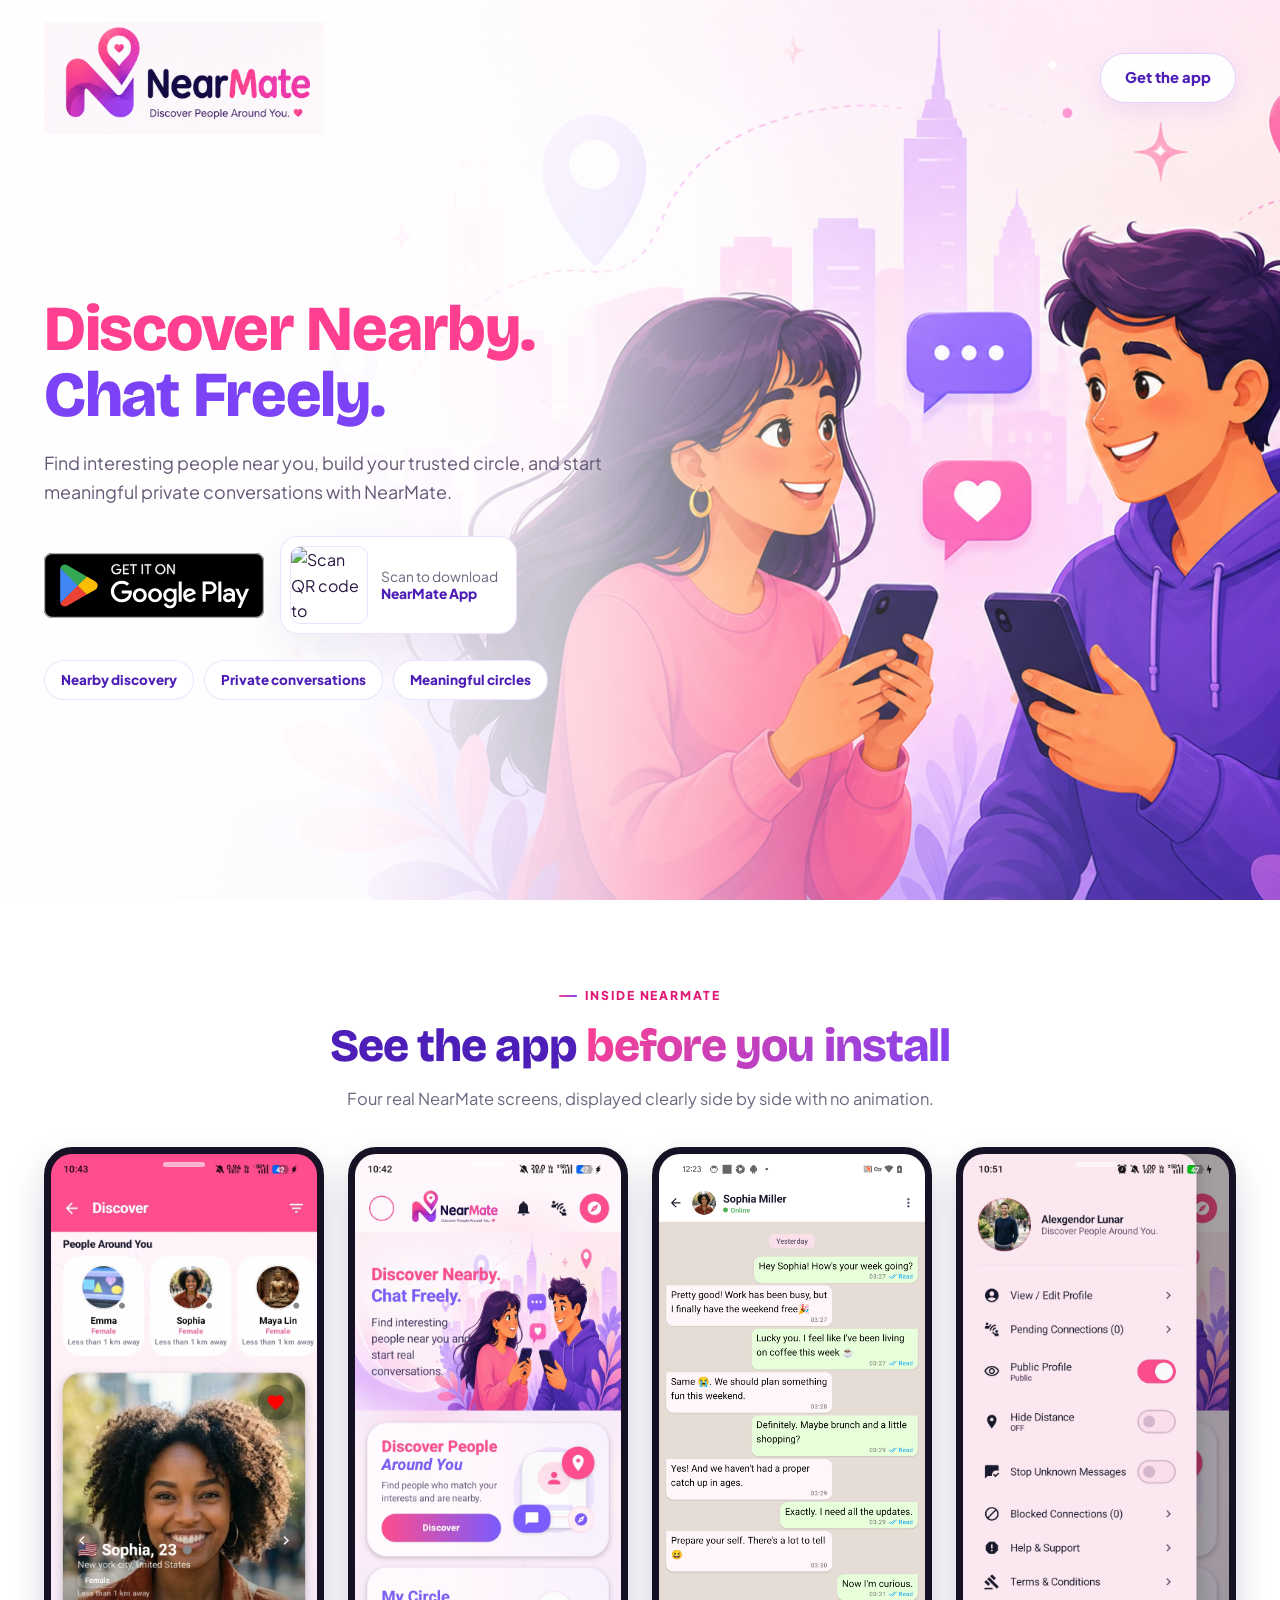
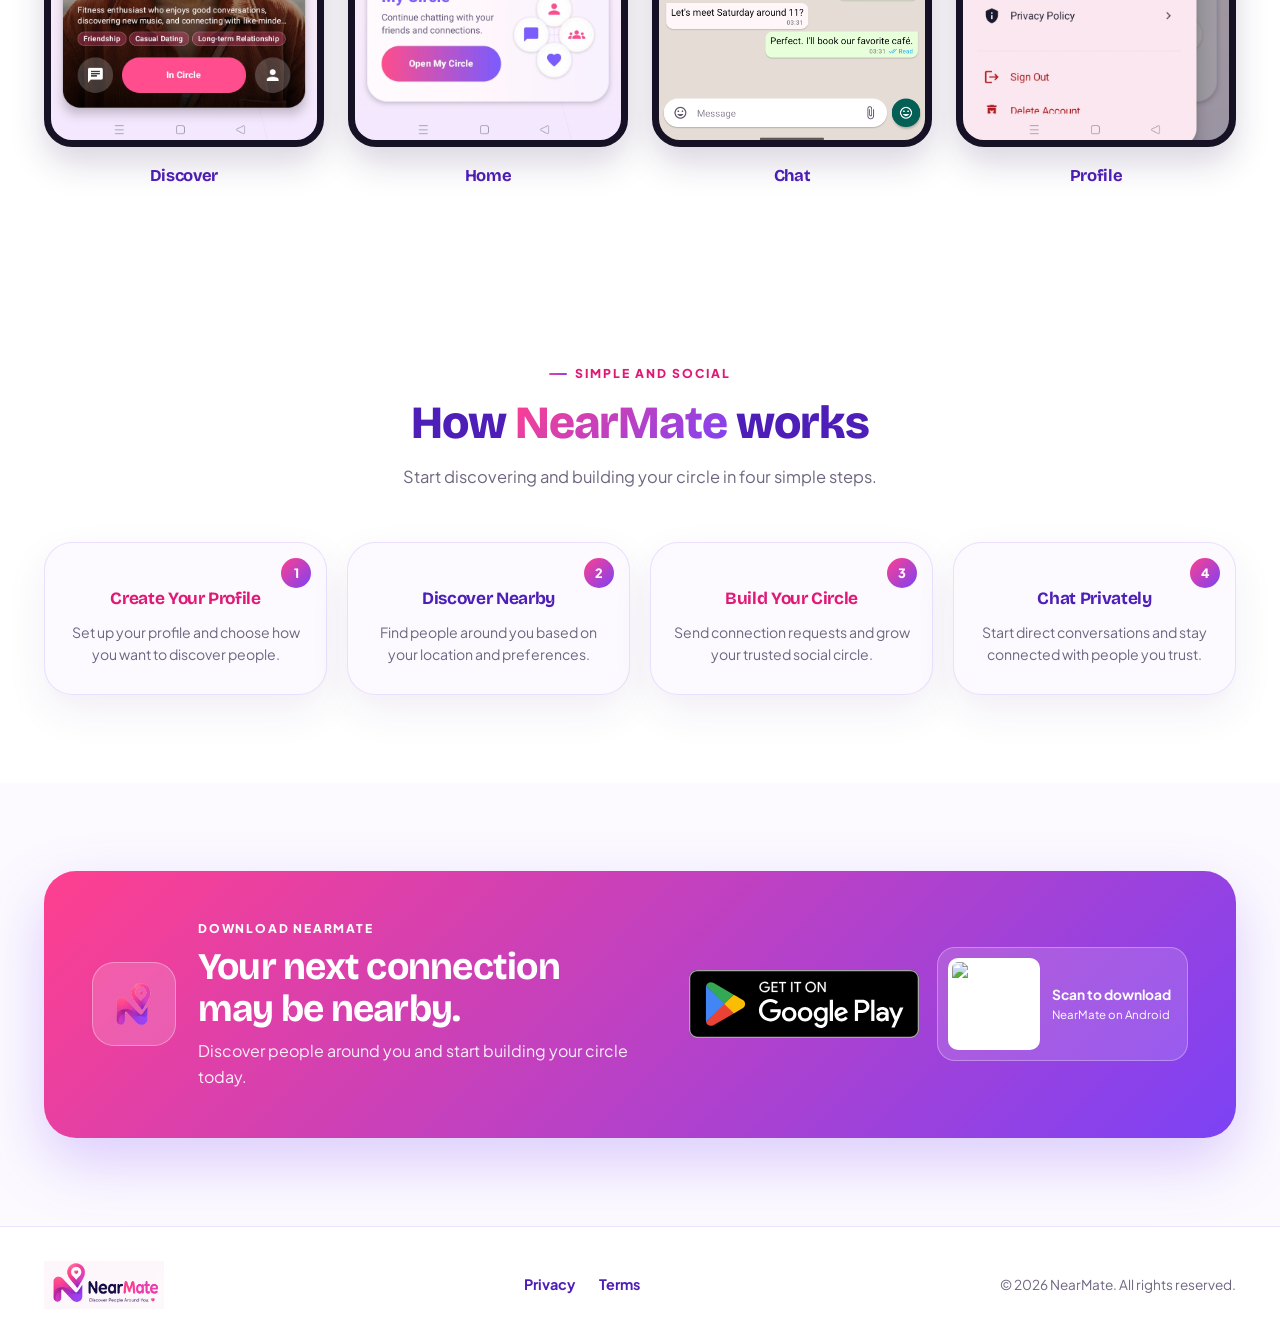
==== commit bf866cd0: "Update index.html" ====
--- a/index.html
+++ b/index.html
@@ -12,7 +12,7 @@
     <link rel="preconnect" href="https://fonts.gstatic.com" crossorigin>
     <link href="https://fonts.googleapis.com/css2?family=Bricolage+Grotesque:opsz,wght@12..96,400..800&family=Plus+Jakarta+Sans:wght@400;500;600;700;800&display=swap" rel="stylesheet">
 
-    <link rel="stylesheet" href="styles.css?v=7.0">
+    <link rel="stylesheet" href="styles.css?v=7.2">
 </head>
 <body>
 
@@ -75,23 +75,6 @@
             </div>
 
             <div class="screens-grid">
-			
-			
-			
-			    <article class="screen-item">
-                    <div class="phone-frame">
-                        <img src="assets/home-screen.jpg" alt="NearMate Home screen">
-                    </div>
-                    <h3>Home</h3>
-                </article>
-				
-				<article class="screen-item">
-                    <div class="phone-frame">
-                        <img src="assets/menu-screen.jpg" alt="NearMate Profile and menu screen">
-                    </div>
-                    <h3>Profile</h3>
-                </article>
-				
                 <article class="screen-item">
                     <div class="phone-frame">
                         <img src="assets/discover-screen.jpg" alt="NearMate Discover screen">
@@ -99,7 +82,12 @@
                     <h3>Discover</h3>
                 </article>
 
-
+                <article class="screen-item">
+                    <div class="phone-frame">
+                        <img src="assets/home-screen.jpg" alt="NearMate Home screen">
+                    </div>
+                    <h3>Home</h3>
+                </article>
 
                 <article class="screen-item">
                     <div class="phone-frame">
@@ -108,12 +96,17 @@
                     <h3>Chat</h3>
                 </article>
 
- 
+                <article class="screen-item">
+                    <div class="phone-frame">
+                        <img src="assets/menu-screen.jpg" alt="NearMate Profile and menu screen">
+                    </div>
+                    <h3>Profile</h3>
+                </article>
             </div>
         </div>
     </section>
 
-    <!-- SECTION 4: HOW IT WORKS -->
+    <!-- SECTION 3: HOW IT WORKS -->
     <section class="page-section how-section" id="how-it-works">
         <div class="container">
             <div class="section-center-head">
@@ -150,8 +143,39 @@
         </div>
     </section>
 
-    <!-- SECTION 5: CTA -->
- 	<footer class="site-footer">
+    <!-- SECTION 4: CTA -->
+    <section class="page-section cta-section">
+        <div class="container">
+            <div class="cta-gradient-box">
+                <div class="cta-left">
+                    <div class="cta-app-icon">
+                        <img src="assets/app-icon.png" alt="NearMate icon">
+                    </div>
+                    <div>
+                        <span class="cta-tag">Download NearMate</span>
+                        <h2>Your next connection <span>may be nearby.</span></h2>
+                        <p>Discover people around you and start building your circle today.</p>
+                    </div>
+                </div>
+
+                <div class="cta-right">
+                    <a class="official-play-badge-link" href="https://play.google.com/store/apps/details?id=com.nearmatechat.app" target="_blank" rel="noopener noreferrer">
+                        <img src="assets/google-play-badge.svg" alt="Get it on Google Play" class="official-play-badge official-play-badge-large">
+                    </a>
+
+                    <div class="cta-qr-box">
+                        <img src="https://api.qrserver.com/v1/create-qr-code/?size=320x320&data=https%3A%2F%2Fplay.google.com%2Fstore%2Fapps%2Fdetails%3Fid%3Dcom.nearmatechat.app" alt="NearMate QR Code">
+                        <div>
+                            <strong>Scan to download</strong>
+                            <small>NearMate on Android</small>
+                        </div>
+                    </div>
+                </div>
+            </div>
+        </div>
+    </section>
+
+    <footer class="site-footer">
         <div class="container footer-inner">
             <a href="#home" class="brand-logo-mark footer-logo" aria-label="NearMate home">
                 <img class="brand-logo-img" src="assets/nearmate-logo.png" alt="NearMate">
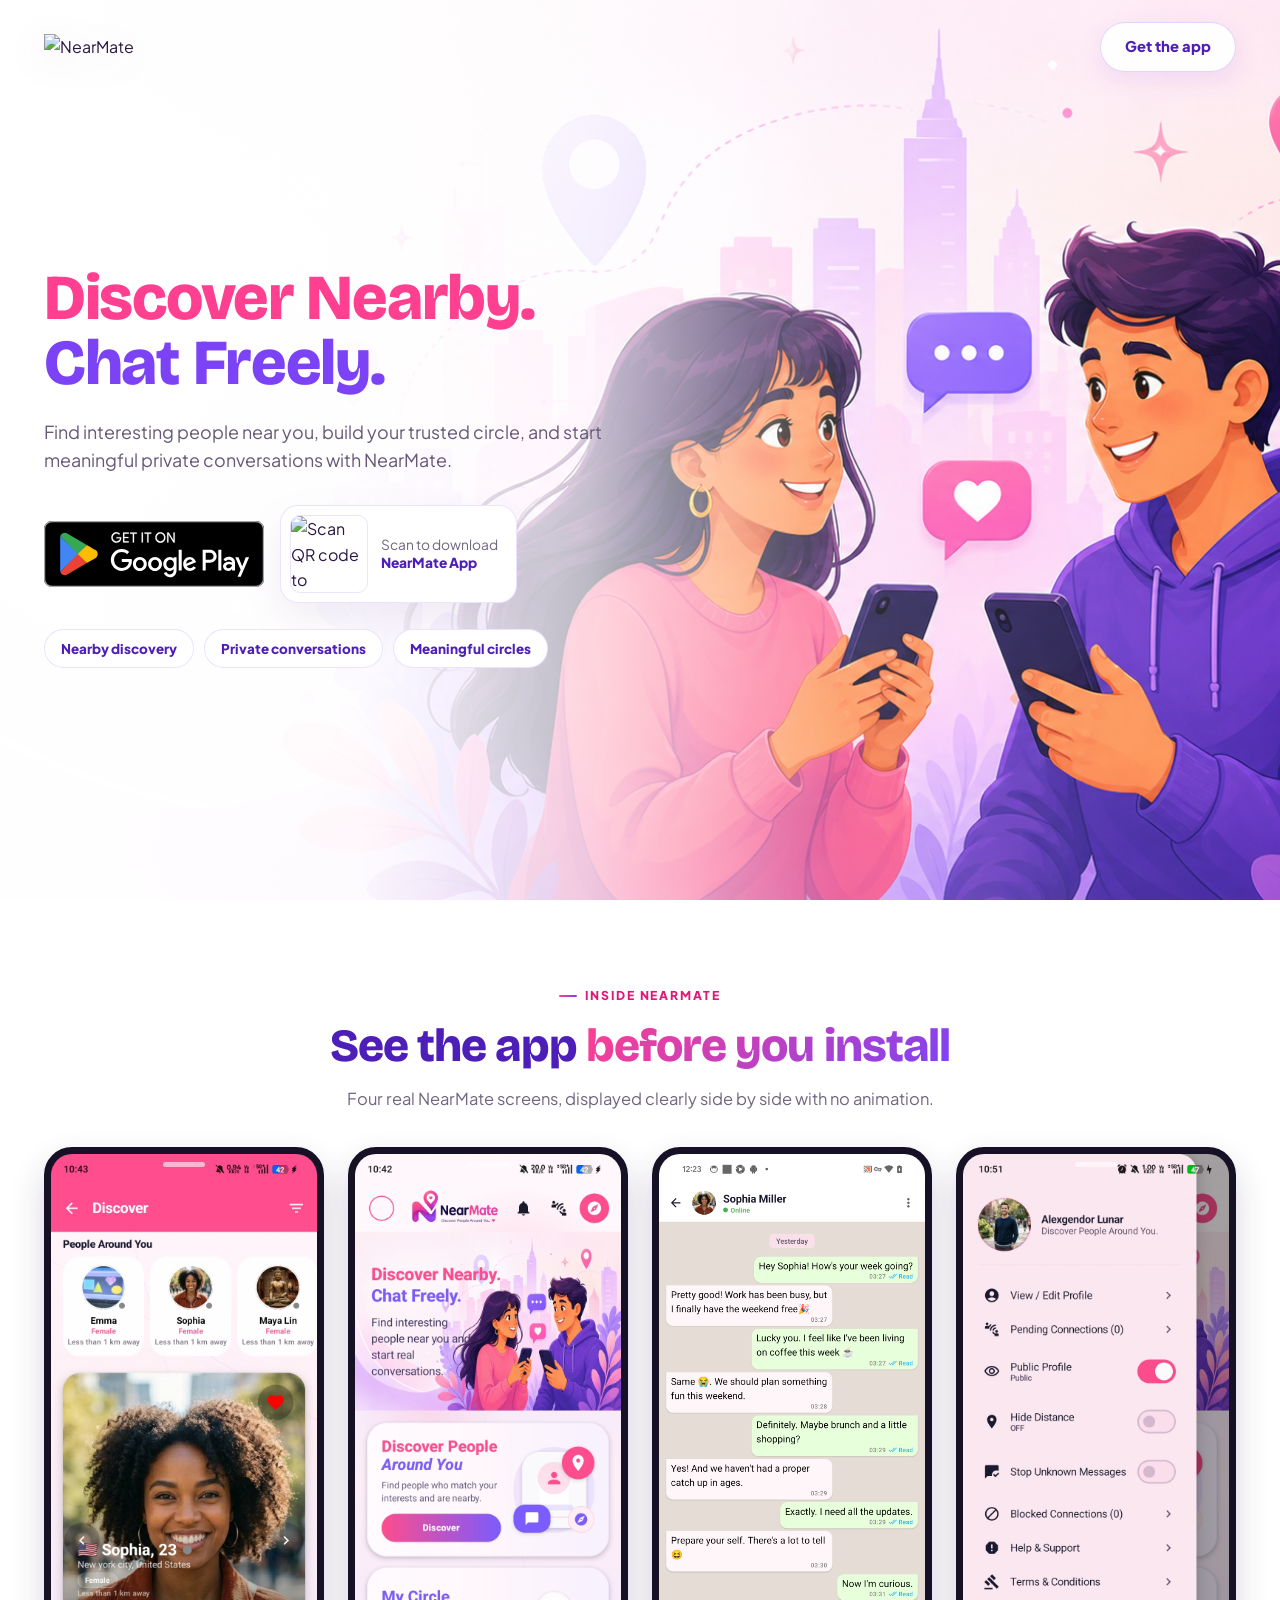
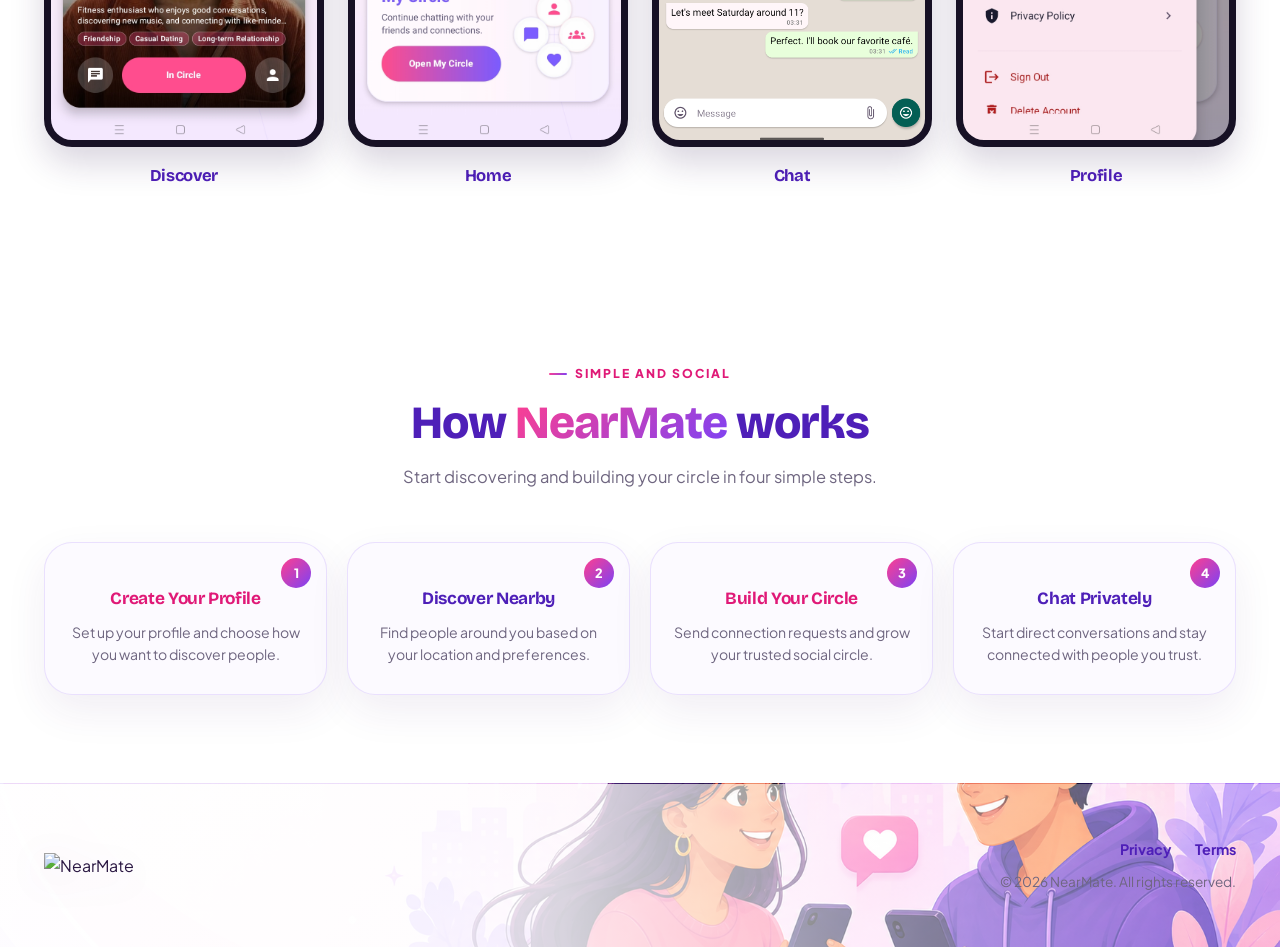
==== commit 1810f231: "Update index.html" ====
--- a/index.html
+++ b/index.html
@@ -12,7 +12,7 @@
     <link rel="preconnect" href="https://fonts.gstatic.com" crossorigin>
     <link href="https://fonts.googleapis.com/css2?family=Bricolage+Grotesque:opsz,wght@12..96,400..800&family=Plus+Jakarta+Sans:wght@400;500;600;700;800&display=swap" rel="stylesheet">
 
-    <link rel="stylesheet" href="styles.css?v=7.2">
+    <link rel="stylesheet" href="styles.css?v=7.4">
 </head>
 <body>
 
@@ -22,7 +22,7 @@
         <div class="container hero-container">
             <header class="hero-header">
                 <a href="#home" class="brand-logo-mark" aria-label="NearMate home">
-                    <img class="brand-logo-img" src="assets/nearmate-logo.png" alt="NearMate">
+                    <img class="brand-logo-img" src="assets/nearmate-logo-transparent.png" alt="NearMate">
                 </a>
 
                 <a class="header-cta" href="https://play.google.com/store/apps/details?id=com.nearmatechat.app" target="_blank" rel="noopener noreferrer">
@@ -144,46 +144,16 @@
     </section>
 
     <!-- SECTION 4: CTA -->
-    <section class="page-section cta-section">
-        <div class="container">
-            <div class="cta-gradient-box">
-                <div class="cta-left">
-                    <div class="cta-app-icon">
-                        <img src="assets/app-icon.png" alt="NearMate icon">
-                    </div>
-                    <div>
-                        <span class="cta-tag">Download NearMate</span>
-                        <h2>Your next connection <span>may be nearby.</span></h2>
-                        <p>Discover people around you and start building your circle today.</p>
-                    </div>
-                </div>
-
-                <div class="cta-right">
-                    <a class="official-play-badge-link" href="https://play.google.com/store/apps/details?id=com.nearmatechat.app" target="_blank" rel="noopener noreferrer">
-                        <img src="assets/google-play-badge.svg" alt="Get it on Google Play" class="official-play-badge official-play-badge-large">
-                    </a>
-
-                    <div class="cta-qr-box">
-                        <img src="https://api.qrserver.com/v1/create-qr-code/?size=320x320&data=https%3A%2F%2Fplay.google.com%2Fstore%2Fapps%2Fdetails%3Fid%3Dcom.nearmatechat.app" alt="NearMate QR Code">
-                        <div>
-                            <strong>Scan to download</strong>
-                            <small>NearMate on Android</small>
-                        </div>
-                    </div>
-                </div>
-            </div>
-        </div>
-    </section>
 
     <footer class="site-footer">
         <div class="container footer-inner">
             <a href="#home" class="brand-logo-mark footer-logo" aria-label="NearMate home">
-                <img class="brand-logo-img" src="assets/nearmate-logo.png" alt="NearMate">
+                <img class="brand-logo-img" src="assets/nearmate-logo-transparent.png" alt="NearMate">
             </a>
 
             <ul class="footer-links">
                 <li><a href="https://nearmatechat.com/privacy.html" target="_blank" rel="noopener noreferrer">Privacy</a></li>
-                <li><a href="https://github.com/chintu77/nearmate-legal/blob/main/terms.html" target="_blank" rel="noopener noreferrer">Terms</a></li>
+                <li><a href="https://nearmatechat.com/terms.html" target="_blank" rel="noopener noreferrer">Terms</a></li>
             </ul>
 
             <span class="footer-copy">&copy; 2026 NearMate. All rights reserved.</span>
--- a/styles.css
+++ b/styles.css
@@ -114,7 +114,7 @@
     overflow: hidden;
     background-image:
         linear-gradient(90deg, rgba(255,255,255,.98) 0%, rgba(255,255,255,.94) 28%, rgba(255,255,255,.72) 46%, rgba(255,255,255,.18) 66%, rgba(255,255,255,.02) 100%),
-        url("assets/home_discover_chat_hero.png");
+        url("/assets/home_discover_chat_hero.png");
     background-size: cover;
     background-position: center center;
     background-repeat: no-repeat;
@@ -140,14 +140,34 @@
     text-decoration: none;
 }
 
+.hero-header .brand-logo-mark {
+    width: min(52vw, 610px);
+    max-width: calc(100% - 150px);
+}
+
 .brand-logo-img {
     display: block;
-    width: auto;
-    height: 112px;
+    width: 100%;
+    height: auto;
     object-fit: contain;
 }
 
-.footer-logo .brand-logo-img { height: 48px; }
+/* Makes white or pale pixels in the banner visually merge into the artwork. */
+.hero-header .brand-logo-img,
+.footer-logo .brand-logo-img {
+    mix-blend-mode: multiply;
+    filter: drop-shadow(0 8px 18px rgba(74, 30, 117, .10));
+}
+
+.footer-logo {
+    width: clamp(330px, 38vw, 500px);
+    max-width: 100%;
+}
+
+.footer-logo .brand-logo-img {
+    width: 100%;
+    height: auto;
+}
 
 .header-cta {
     display: inline-flex;
@@ -515,18 +535,35 @@
 }
 
 .site-footer {
-    padding: 34px 0;
-    border-top: 1px solid var(--card-border);
-    background: #fff;
+    position: relative;
+    overflow: hidden;
+    padding: 54px 0;
+    border-top: 1px solid rgba(124, 66, 245, .12);
+    background-image:
+        linear-gradient(90deg, rgba(255,255,255,.95) 0%, rgba(255,255,255,.82) 44%, rgba(255,255,255,.46) 72%, rgba(255,255,255,.25) 100%),
+        url("/assets/home_discover_chat_hero.png");
+    background-size: cover;
+    background-position: center 62%;
+    background-repeat: no-repeat;
 }
 
 .footer-inner {
-    display: flex;
+    position: relative;
+    z-index: 1;
+    display: grid;
+    grid-template-columns: minmax(330px, 500px) auto;
+    grid-template-areas:
+        "logo links"
+        "logo copy";
     align-items: center;
     justify-content: space-between;
-    flex-wrap: wrap;
-    gap: 16px;
-}
+    column-gap: 48px;
+    row-gap: 10px;
+}
+
+.footer-logo { grid-area: logo; }
+.footer-links { grid-area: links; justify-self: end; }
+.footer-copy { grid-area: copy; justify-self: end; }
 
 .footer-links {
     display: flex;
@@ -545,7 +582,7 @@
         background-position: 58% center;
         background-image:
             linear-gradient(90deg, rgba(255,255,255,.98) 0%, rgba(255,255,255,.94) 38%, rgba(255,255,255,.62) 60%, rgba(255,255,255,.08) 100%),
-            url("assets/home_discover_chat_hero.png");
+            url("/assets/home_discover_chat_hero.png");
     }
 
     .screens-grid { grid-template-columns: repeat(2, minmax(0, 1fr)); max-width: 760px; margin: 0 auto; }
@@ -567,11 +604,15 @@
         background-position: 66% center;
         background-image:
             linear-gradient(180deg, rgba(255,255,255,.97) 0%, rgba(255,255,255,.92) 28%, rgba(255,255,255,.68) 58%, rgba(255,255,255,.26) 100%),
-            url("assets/home_discover_chat_hero.png");
+            url("/assets/home_discover_chat_hero.png");
     }
     .hero-container { min-height: calc(100svh - 46px); }
     .hero-header { margin-bottom: 8px; }
-    .brand-logo-img { height: 88px; }
+    .hero-header .brand-logo-mark {
+        width: min(70vw, 360px);
+        max-width: calc(100% - 104px);
+    }
+    .brand-logo-img { width: 100%; height: auto; }
     .header-cta { padding: 10px 16px; font-size: .84rem; }
     .hero-content { align-items: flex-start; padding-top: 8px; }
     .hero-copy { width: 100%; padding: 10px 0 24px; text-align: center; }
@@ -587,7 +628,22 @@
 
     .steps-4-grid { grid-template-columns: 1fr; }
     .cta-gradient-box { padding: 32px 20px; }
-    .footer-inner { flex-direction: column; text-align: center; }
+    .footer-inner {
+        display: flex;
+        flex-direction: column;
+        text-align: center;
+        gap: 18px;
+    }
+    .footer-logo { width: min(92vw, 440px); }
+    .footer-links,
+    .footer-copy { justify-self: auto; }
+    .site-footer {
+        padding: 44px 0;
+        background-position: 65% center;
+        background-image:
+            linear-gradient(180deg, rgba(255,255,255,.94) 0%, rgba(255,255,255,.78) 58%, rgba(255,255,255,.52) 100%),
+            url("/assets/home_discover_chat_hero.png");
+    }
 }
 
 @media (max-width: 420px) {
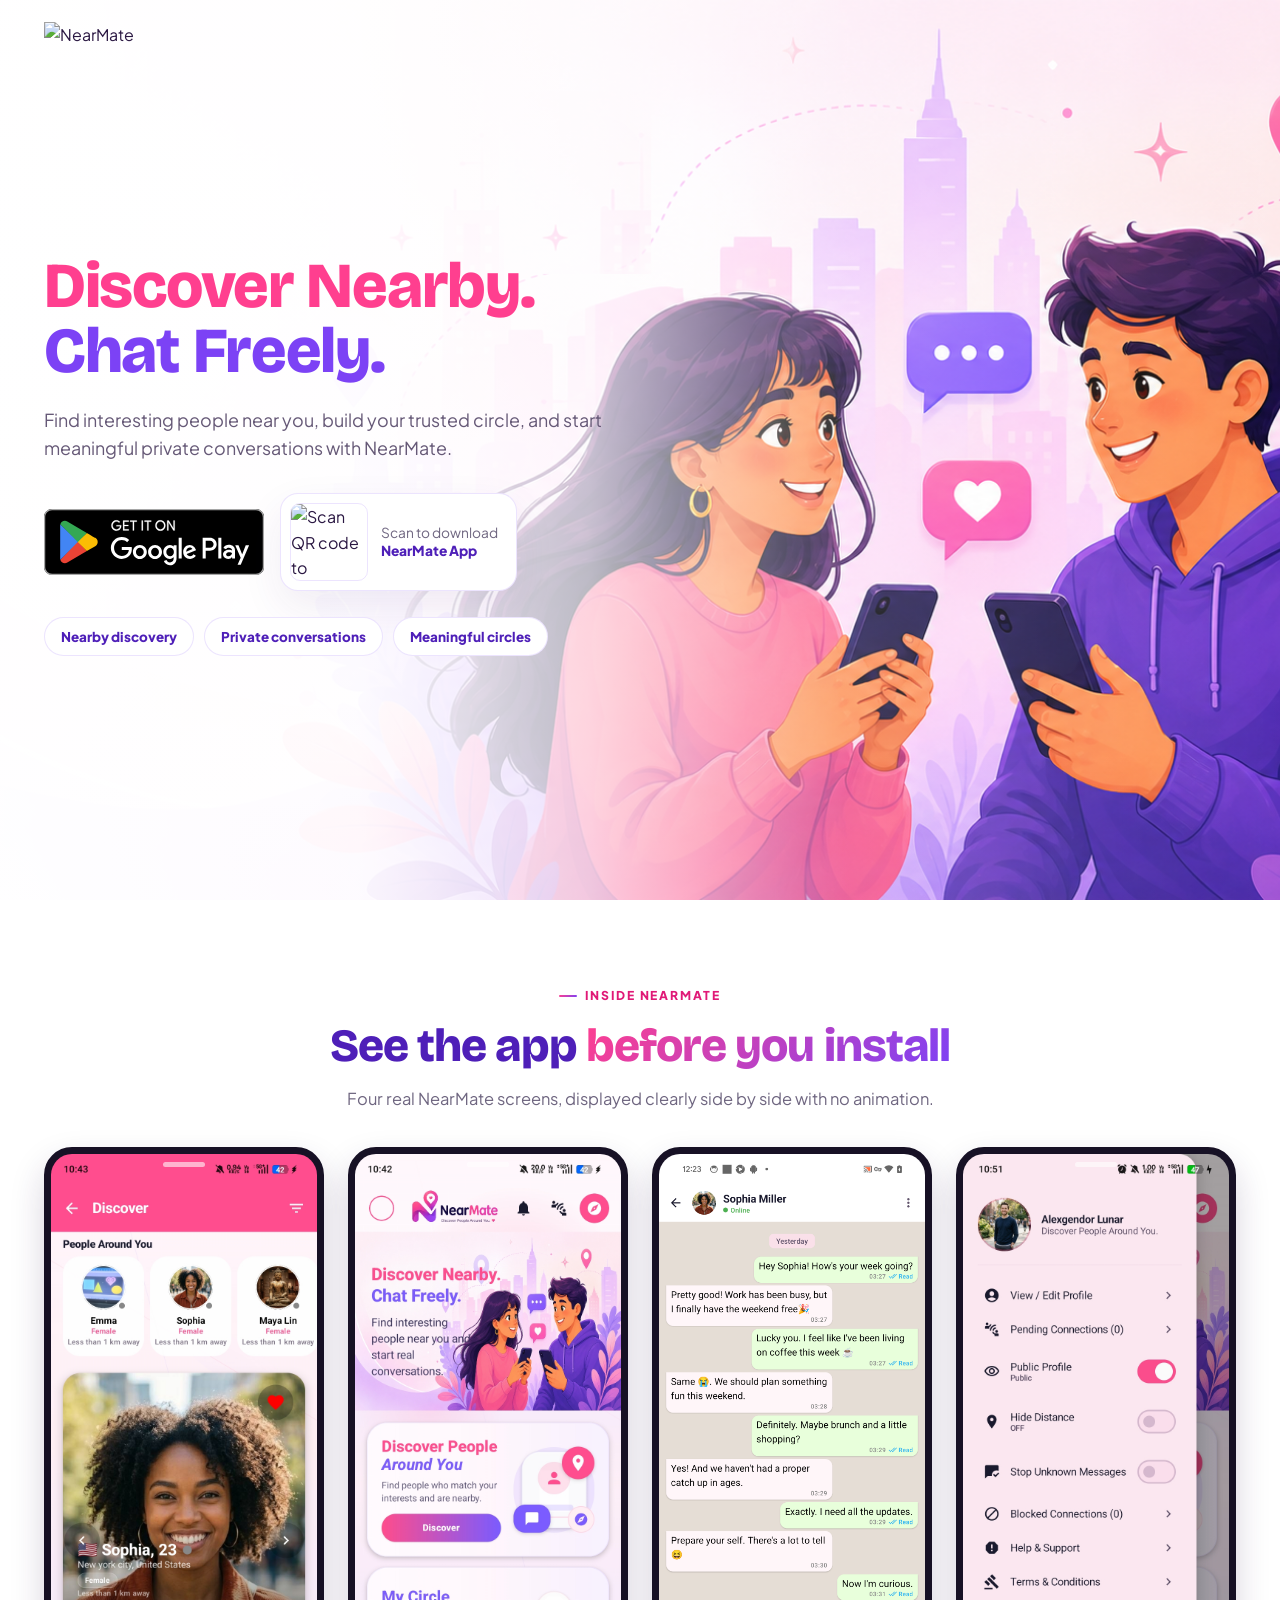
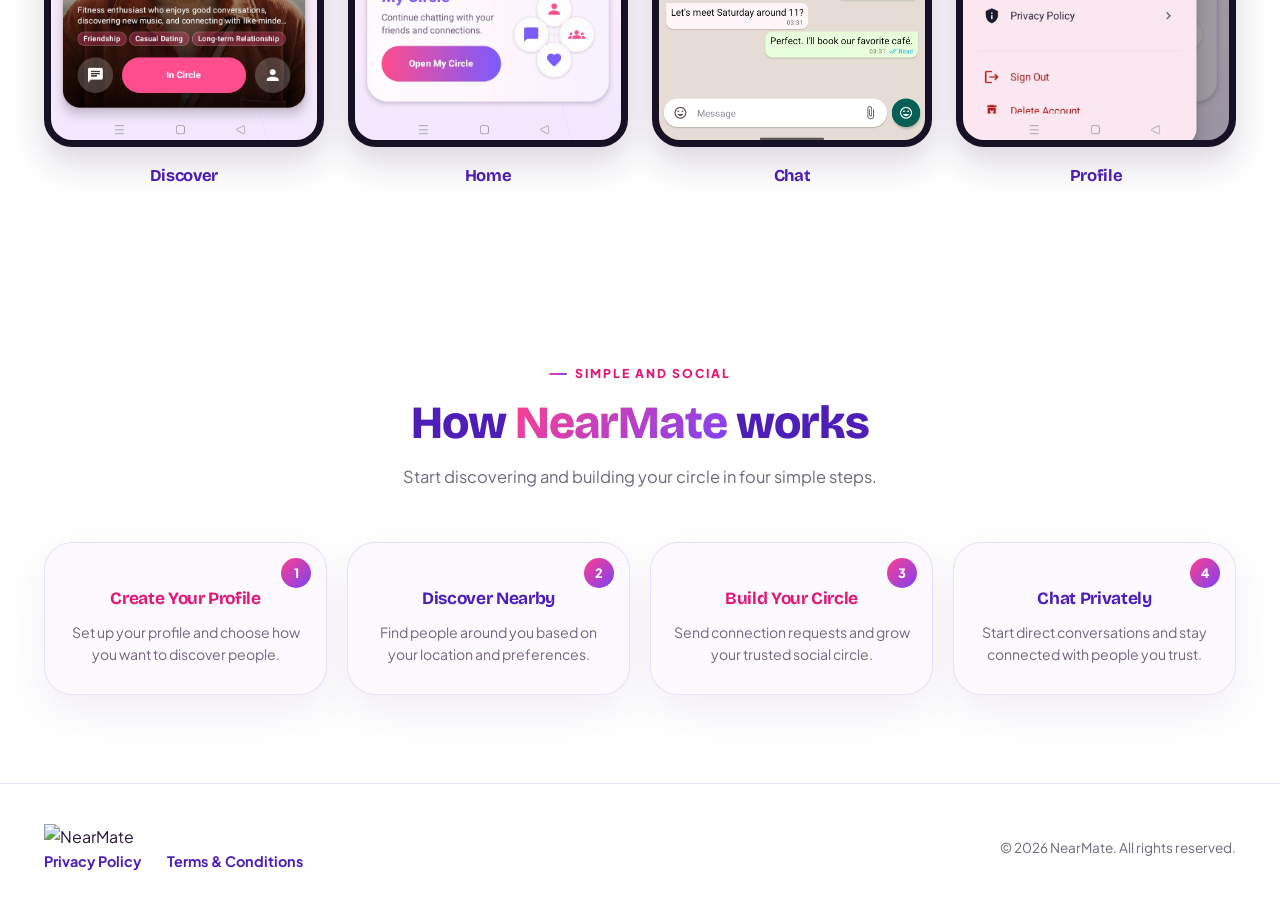
==== commit 5e8e9fd9: "Update index.html" ====
--- a/index.html
+++ b/index.html
@@ -12,7 +12,7 @@
     <link rel="preconnect" href="https://fonts.gstatic.com" crossorigin>
     <link href="https://fonts.googleapis.com/css2?family=Bricolage+Grotesque:opsz,wght@12..96,400..800&family=Plus+Jakarta+Sans:wght@400;500;600;700;800&display=swap" rel="stylesheet">
 
-    <link rel="stylesheet" href="styles.css?v=7.4">
+    <link rel="stylesheet" href="styles.css?v=7.5">
 </head>
 <body>
 
@@ -22,12 +22,9 @@
         <div class="container hero-container">
             <header class="hero-header">
                 <a href="#home" class="brand-logo-mark" aria-label="NearMate home">
-                    <img class="brand-logo-img" src="assets/nearmate-logo-transparent.png" alt="NearMate">
+                    <img class="brand-logo-img" src="assets/nearmate-logo-hero.png" alt="NearMate">
                 </a>
 
-                <a class="header-cta" href="https://play.google.com/store/apps/details?id=com.nearmatechat.app" target="_blank" rel="noopener noreferrer">
-                    Get the app
-                </a>
             </header>
 
             <div class="hero-content">
@@ -143,18 +140,18 @@
         </div>
     </section>
 
-    <!-- SECTION 4: CTA -->
-
     <footer class="site-footer">
         <div class="container footer-inner">
-            <a href="#home" class="brand-logo-mark footer-logo" aria-label="NearMate home">
-                <img class="brand-logo-img" src="assets/nearmate-logo-transparent.png" alt="NearMate">
-            </a>
+            <div class="footer-brand-group">
+                <a href="#home" class="brand-logo-mark footer-logo" aria-label="NearMate home">
+                    <img class="brand-logo-img" src="assets/nearmate-logo-hero.png" alt="NearMate">
+                </a>
 
-            <ul class="footer-links">
-                <li><a href="https://nearmatechat.com/privacy.html" target="_blank" rel="noopener noreferrer">Privacy</a></li>
-                <li><a href="https://nearmatechat.com/terms.html" target="_blank" rel="noopener noreferrer">Terms</a></li>
-            </ul>
+                <ul class="footer-links" aria-label="Legal links">
+                    <li><a href="https://nearmatechat.com/privacy.html">Privacy Policy</a></li>
+                    <li><a href="https://nearmatechat.com/terms.html">Terms &amp; Conditions</a></li>
+                </ul>
+            </div>
 
             <span class="footer-copy">&copy; 2026 NearMate. All rights reserved.</span>
         </div>
--- a/styles.css
+++ b/styles.css
@@ -152,21 +152,24 @@
     object-fit: contain;
 }
 
-/* Makes white or pale pixels in the banner visually merge into the artwork. */
-.hero-header .brand-logo-img,
-.footer-logo .brand-logo-img {
-    mix-blend-mode: multiply;
-    filter: drop-shadow(0 8px 18px rgba(74, 30, 117, .10));
+/* Transparent logo: no blending tricks, shadows, or separate background. */
+.hero-header .brand-logo-img {
+    mix-blend-mode: normal;
+    filter: none;
+    opacity: 1;
 }
 
 .footer-logo {
-    width: clamp(330px, 38vw, 500px);
+    width: clamp(260px, 27vw, 360px);
     max-width: 100%;
 }
 
 .footer-logo .brand-logo-img {
     width: 100%;
     height: auto;
+    mix-blend-mode: normal;
+    filter: none;
+    opacity: 1;
 }
 
 .header-cta {
@@ -535,39 +538,22 @@
 }
 
 .site-footer {
-    position: relative;
-    overflow: hidden;
-    padding: 54px 0;
-    border-top: 1px solid rgba(124, 66, 245, .12);
-    background-image:
-        linear-gradient(90deg, rgba(255,255,255,.95) 0%, rgba(255,255,255,.82) 44%, rgba(255,255,255,.46) 72%, rgba(255,255,255,.25) 100%),
-        url("/assets/home_discover_chat_hero.png");
-    background-size: cover;
-    background-position: center 62%;
-    background-repeat: no-repeat;
+    padding: 40px 0;
+    border-top: 1px solid var(--card-border);
+    background: #fff;
 }
 
 .footer-inner {
-    position: relative;
-    z-index: 1;
-    display: grid;
-    grid-template-columns: minmax(330px, 500px) auto;
-    grid-template-areas:
-        "logo links"
-        "logo copy";
+    display: flex;
     align-items: center;
     justify-content: space-between;
-    column-gap: 48px;
-    row-gap: 10px;
-}
-
-.footer-logo { grid-area: logo; }
-.footer-links { grid-area: links; justify-self: end; }
-.footer-copy { grid-area: copy; justify-self: end; }
+    flex-wrap: wrap;
+    gap: 18px;
+}
 
 .footer-links {
     display: flex;
-    gap: 24px;
+    gap: 26px;
     list-style: none;
     font-size: .9rem;
     font-weight: 700;
@@ -629,21 +615,12 @@
     .steps-4-grid { grid-template-columns: 1fr; }
     .cta-gradient-box { padding: 32px 20px; }
     .footer-inner {
-        display: flex;
         flex-direction: column;
         text-align: center;
         gap: 18px;
     }
-    .footer-logo { width: min(92vw, 440px); }
-    .footer-links,
-    .footer-copy { justify-self: auto; }
-    .site-footer {
-        padding: 44px 0;
-        background-position: 65% center;
-        background-image:
-            linear-gradient(180deg, rgba(255,255,255,.94) 0%, rgba(255,255,255,.78) 58%, rgba(255,255,255,.52) 100%),
-            url("/assets/home_discover_chat_hero.png");
-    }
+    .footer-logo { width: min(84vw, 340px); }
+    .site-footer { padding: 36px 0; }
 }
 
 @media (max-width: 420px) {
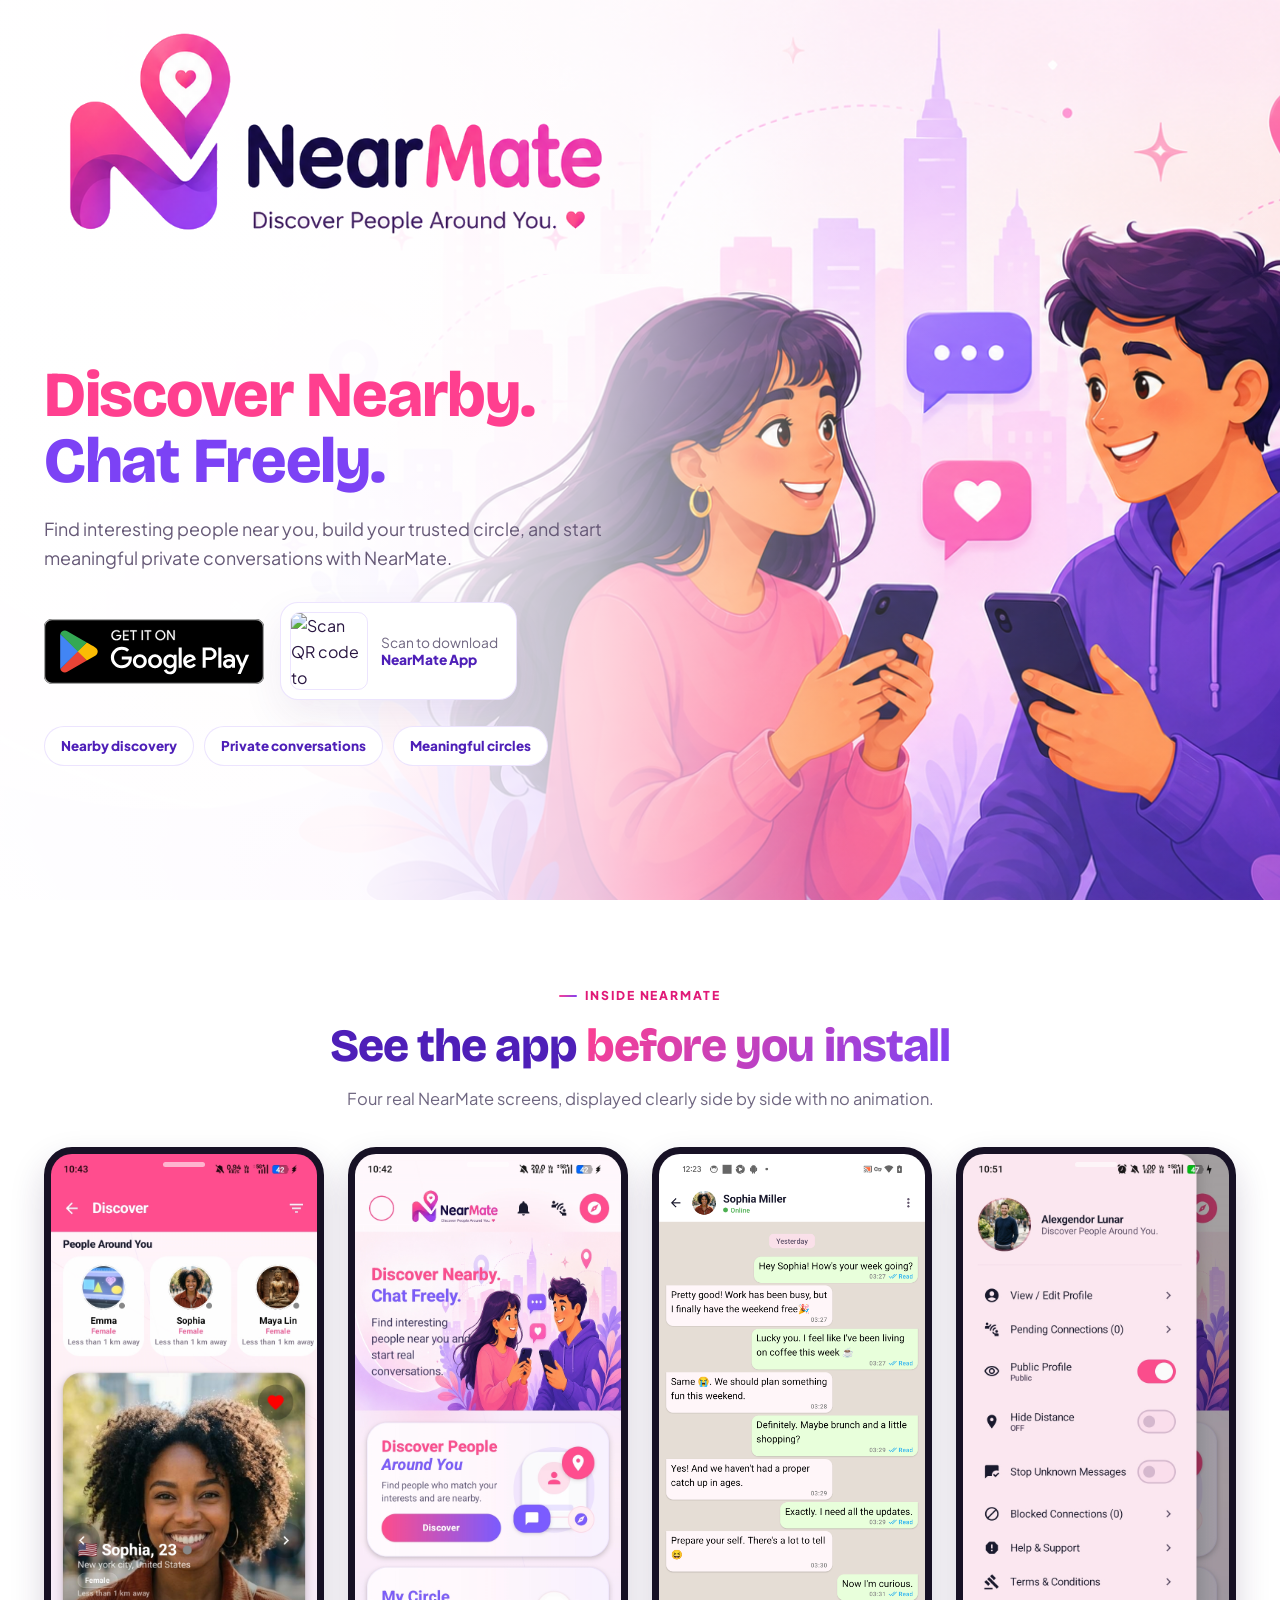
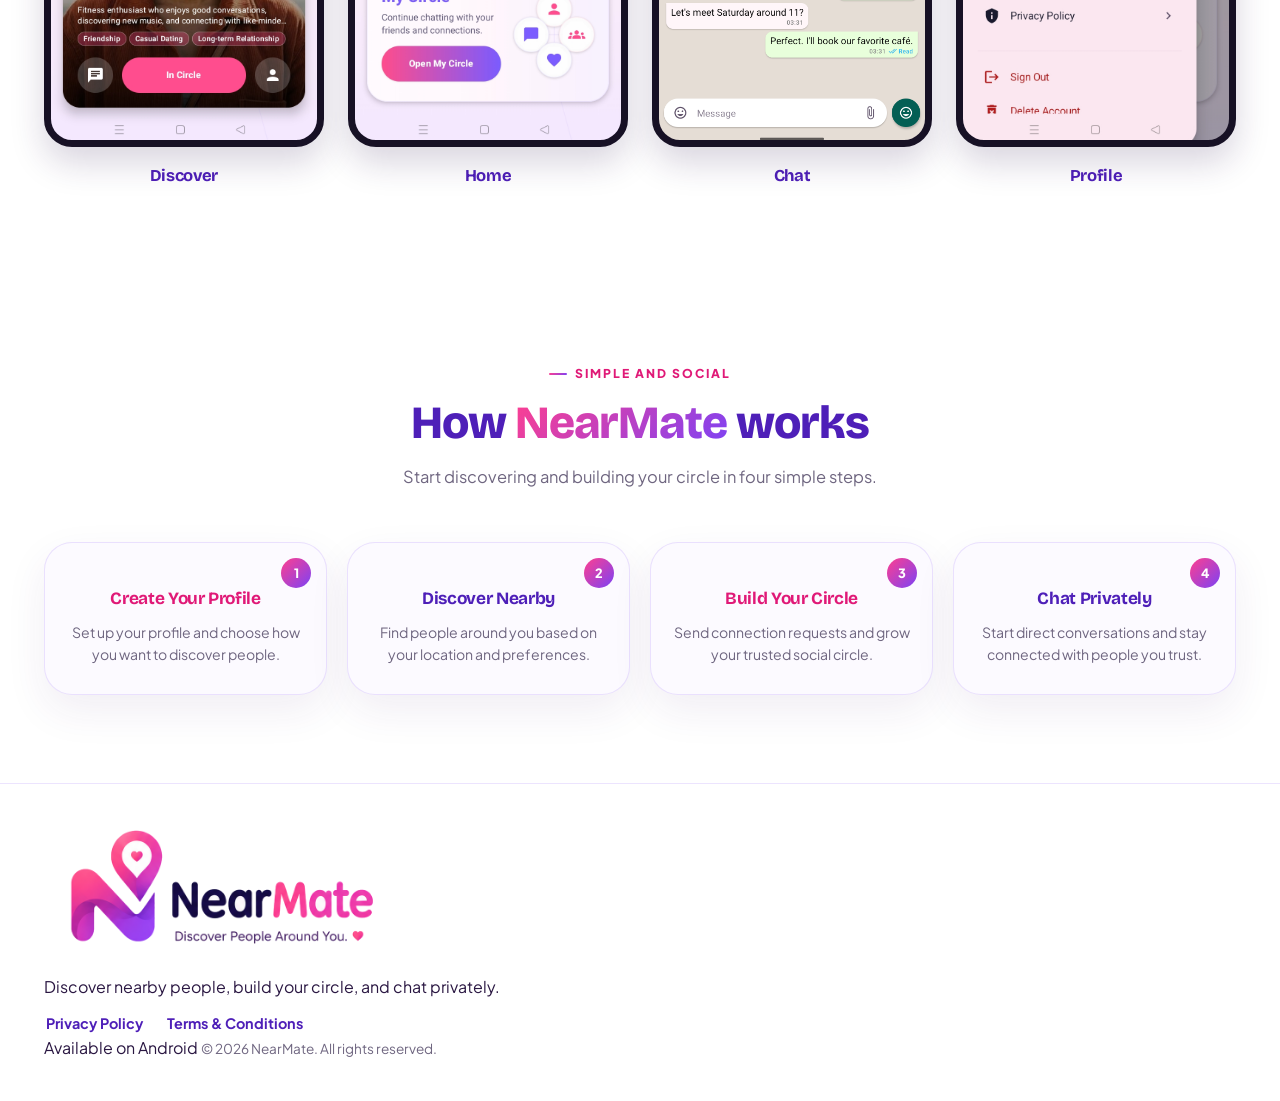
==== commit be2adbb2: "Update index.html" ====
--- a/index.html
+++ b/index.html
@@ -12,7 +12,7 @@
     <link rel="preconnect" href="https://fonts.gstatic.com" crossorigin>
     <link href="https://fonts.googleapis.com/css2?family=Bricolage+Grotesque:opsz,wght@12..96,400..800&family=Plus+Jakarta+Sans:wght@400;500;600;700;800&display=swap" rel="stylesheet">
 
-    <link rel="stylesheet" href="styles.css?v=7.5">
+    <link rel="stylesheet" href="styles.css?v=7.6">
 </head>
 <body>
 
@@ -141,19 +141,26 @@
     </section>
 
     <footer class="site-footer">
-        <div class="container footer-inner">
-            <div class="footer-brand-group">
-                <a href="#home" class="brand-logo-mark footer-logo" aria-label="NearMate home">
-                    <img class="brand-logo-img" src="assets/nearmate-logo-hero.png" alt="NearMate">
-                </a>
+        <div class="container">
+            <div class="footer-card">
+                <div class="footer-brand-group">
+                    <a href="#home" class="brand-logo-mark footer-logo" aria-label="NearMate home">
+                        <img class="brand-logo-img" src="assets/nearmate-logo-hero.png" alt="NearMate">
+                    </a>
 
-                <ul class="footer-links" aria-label="Legal links">
-                    <li><a href="https://nearmatechat.com/privacy.html">Privacy Policy</a></li>
-                    <li><a href="https://nearmatechat.com/terms.html">Terms &amp; Conditions</a></li>
-                </ul>
+                    <p class="footer-tagline">Discover nearby people, build your circle, and chat privately.</p>
+
+                    <ul class="footer-links" aria-label="Legal links">
+                        <li><a href="https://nearmatechat.com/privacy.html">Privacy Policy</a></li>
+                        <li><a href="https://nearmatechat.com/terms.html">Terms &amp; Conditions</a></li>
+                    </ul>
+                </div>
+
+                <div class="footer-meta">
+                    <span class="footer-status"><span aria-hidden="true"></span> Available on Android</span>
+                    <span class="footer-copy">&copy; 2026 NearMate. All rights reserved.</span>
+                </div>
             </div>
-
-            <span class="footer-copy">&copy; 2026 NearMate. All rights reserved.</span>
         </div>
     </footer>
 </main>
--- a/styles.css
+++ b/styles.css
@@ -142,7 +142,8 @@
 
 .hero-header .brand-logo-mark {
     width: min(52vw, 610px);
-    max-width: calc(100% - 150px);
+    max-width: 100%;
+    margin-left: -22px;
 }
 
 .brand-logo-img {
@@ -172,21 +173,6 @@
     opacity: 1;
 }
 
-.header-cta {
-    display: inline-flex;
-    align-items: center;
-    justify-content: center;
-    padding: 12px 24px;
-    border-radius: 30px;
-    border: 1.5px solid rgba(124,66,245,.22);
-    background: rgba(255,255,255,.92);
-    backdrop-filter: blur(10px);
-    color: var(--purple-dark);
-    font-weight: 800;
-    font-size: .92rem;
-    text-decoration: none;
-    box-shadow: 0 8px 24px rgba(124,66,245,.10);
-}
 
 .hero-content {
     flex: 1;
@@ -545,23 +531,45 @@
 
 .footer-inner {
     display: flex;
-    align-items: center;
+    align-items: flex-end;
     justify-content: space-between;
+    gap: 28px;
+}
+
+.footer-brand-group {
+    display: flex;
+    flex-direction: column;
+    align-items: flex-start;
+    gap: 12px;
+}
+
+.footer-links {
+    display: flex;
     flex-wrap: wrap;
-    gap: 18px;
-}
-
-.footer-links {
-    display: flex;
-    gap: 26px;
+    gap: 12px 24px;
     list-style: none;
     font-size: .9rem;
     font-weight: 700;
     color: var(--purple-dark);
-}
-
-.footer-links a { text-decoration: none; }
-.footer-copy { font-size: .85rem; color: var(--ink-soft); }
+    padding-left: 2px;
+}
+
+.footer-links a {
+    text-decoration: none;
+}
+
+.footer-links a:hover,
+.footer-links a:focus-visible {
+    text-decoration: underline;
+    text-underline-offset: 4px;
+}
+
+.footer-copy {
+    flex-shrink: 0;
+    font-size: .85rem;
+    color: var(--ink-soft);
+    padding-bottom: 2px;
+}
 
 @media (max-width: 1080px) {
     .hero-section {
@@ -595,11 +603,11 @@
     .hero-container { min-height: calc(100svh - 46px); }
     .hero-header { margin-bottom: 8px; }
     .hero-header .brand-logo-mark {
-        width: min(70vw, 360px);
-        max-width: calc(100% - 104px);
+        width: min(84vw, 390px);
+        max-width: 100%;
+        margin-left: -10px;
     }
     .brand-logo-img { width: 100%; height: auto; }
-    .header-cta { padding: 10px 16px; font-size: .84rem; }
     .hero-content { align-items: flex-start; padding-top: 8px; }
     .hero-copy { width: 100%; padding: 10px 0 24px; text-align: center; }
     .hero-main-title { align-items: center; font-size: clamp(2.45rem, 11vw, 3.35rem); }
@@ -616,10 +624,18 @@
     .cta-gradient-box { padding: 32px 20px; }
     .footer-inner {
         flex-direction: column;
+        align-items: center;
         text-align: center;
-        gap: 18px;
+        gap: 20px;
     }
-    .footer-logo { width: min(84vw, 340px); }
+    .footer-brand-group {
+        align-items: center;
+    }
+    .footer-links {
+        justify-content: center;
+        padding-left: 0;
+    }
+    .footer-logo { width: min(88vw, 380px); }
     .site-footer { padding: 36px 0; }
 }
 
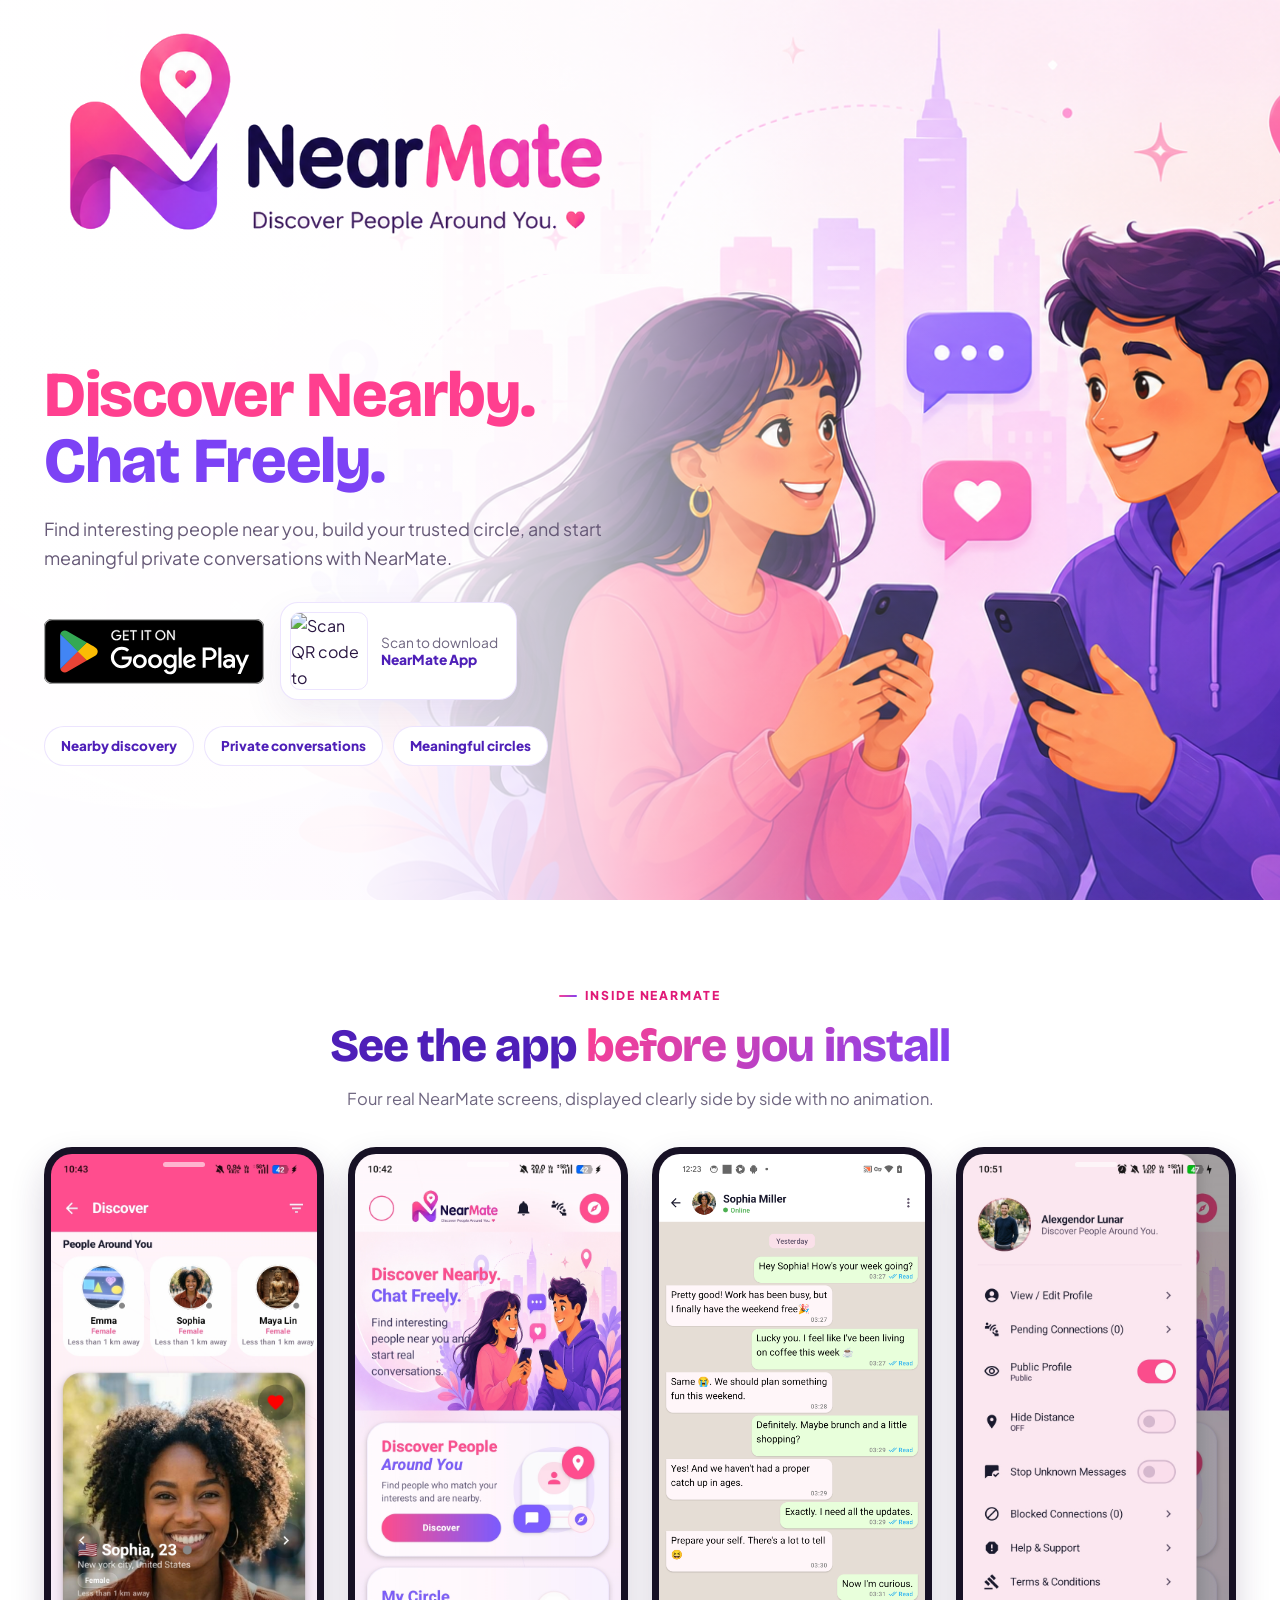
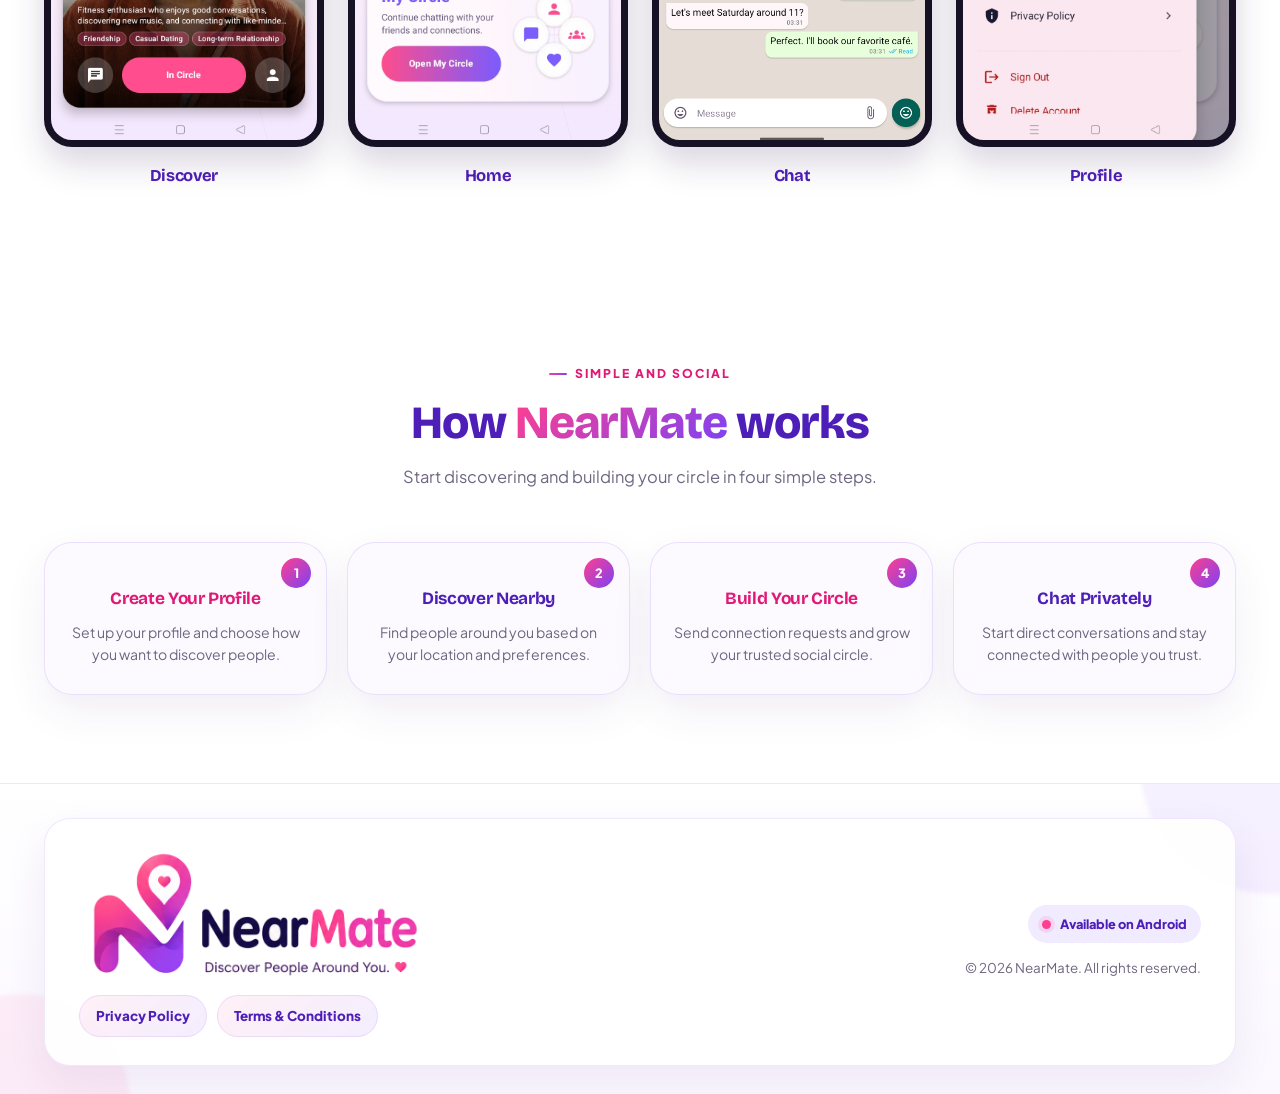
==== commit 620a8da4: "Update index.html" ====
--- a/index.html
+++ b/index.html
@@ -148,8 +148,6 @@
                         <img class="brand-logo-img" src="assets/nearmate-logo-hero.png" alt="NearMate">
                     </a>
 
-                    <p class="footer-tagline">Discover nearby people, build your circle, and chat privately.</p>
-
                     <ul class="footer-links" aria-label="Legal links">
                         <li><a href="https://nearmatechat.com/privacy.html">Privacy Policy</a></li>
                         <li><a href="https://nearmatechat.com/terms.html">Terms &amp; Conditions</a></li>
--- a/styles.css
+++ b/styles.css
@@ -524,51 +524,142 @@
 }
 
 .site-footer {
-    padding: 40px 0;
-    border-top: 1px solid var(--card-border);
-    background: #fff;
-}
-
-.footer-inner {
-    display: flex;
-    align-items: flex-end;
+    position: relative;
+    padding: 34px 0 28px;
+    background: linear-gradient(180deg, #ffffff 0%, #fbf8ff 100%);
+    border-top: 1px solid rgba(124, 66, 245, 0.10);
+    overflow: hidden;
+}
+
+.site-footer::before,
+.site-footer::after {
+    content: "";
+    position: absolute;
+    border-radius: 50%;
+    pointer-events: none;
+    filter: blur(2px);
+}
+
+.site-footer::before {
+    width: 220px;
+    height: 220px;
+    left: -90px;
+    bottom: -120px;
+    background: rgba(255, 63, 143, 0.07);
+}
+
+.site-footer::after {
+    width: 260px;
+    height: 260px;
+    right: -120px;
+    top: -150px;
+    background: rgba(124, 66, 245, 0.07);
+}
+
+.footer-card {
+    position: relative;
+    z-index: 1;
+    display: flex;
+    align-items: center;
     justify-content: space-between;
-    gap: 28px;
+    gap: 44px;
+    padding: 28px 34px;
+    background: rgba(255, 255, 255, 0.92);
+    border: 1px solid rgba(124, 66, 245, 0.12);
+    border-radius: 26px;
+    box-shadow: 0 16px 42px rgba(76, 35, 120, 0.08);
 }
 
 .footer-brand-group {
     display: flex;
     flex-direction: column;
     align-items: flex-start;
-    gap: 12px;
+    min-width: 0;
+}
+
+.footer-logo {
+    width: clamp(310px, 30vw, 430px);
+    max-width: 100%;
+    margin-left: -14px;
+}
+
+.footer-logo .brand-logo-img {
+    width: 100%;
+    height: auto;
+    mix-blend-mode: normal;
+    filter: none;
+    opacity: 1;
+}
+
+.footer-tagline {
+    max-width: 520px;
+    margin: 4px 0 18px;
+    color: var(--ink-soft);
+    font-size: .93rem;
+    line-height: 1.55;
 }
 
 .footer-links {
     display: flex;
     flex-wrap: wrap;
-    gap: 12px 24px;
+    gap: 10px;
     list-style: none;
-    font-size: .9rem;
-    font-weight: 700;
+}
+
+.footer-links a {
+    display: inline-flex;
+    align-items: center;
+    justify-content: center;
+    min-height: 38px;
+    padding: 9px 16px;
+    border-radius: 999px;
+    background: linear-gradient(135deg, rgba(255,63,143,.08), rgba(124,66,245,.09));
+    border: 1px solid rgba(124, 66, 245, 0.12);
     color: var(--purple-dark);
-    padding-left: 2px;
-}
-
-.footer-links a {
+    font-size: .84rem;
+    font-weight: 800;
     text-decoration: none;
 }
 
 .footer-links a:hover,
 .footer-links a:focus-visible {
-    text-decoration: underline;
-    text-underline-offset: 4px;
+    background: linear-gradient(135deg, rgba(255,63,143,.14), rgba(124,66,245,.15));
+    border-color: rgba(124, 66, 245, 0.24);
+    outline: none;
+}
+
+.footer-meta {
+    display: flex;
+    flex-direction: column;
+    align-items: flex-end;
+    gap: 14px;
+    flex-shrink: 0;
+    text-align: right;
+}
+
+.footer-status {
+    display: inline-flex;
+    align-items: center;
+    gap: 9px;
+    padding: 9px 14px;
+    border-radius: 999px;
+    background: var(--purple-soft);
+    color: var(--purple-dark);
+    font-size: .8rem;
+    font-weight: 800;
+}
+
+.footer-status span {
+    width: 9px;
+    height: 9px;
+    border-radius: 50%;
+    background: var(--pink);
+    box-shadow: 0 0 0 4px rgba(255,63,143,.12);
 }
 
 .footer-copy {
-    flex-shrink: 0;
-    font-size: .85rem;
+    font-size: .84rem;
     color: var(--ink-soft);
-    padding-bottom: 2px;
 }
 
 @media (max-width: 1080px) {
@@ -622,21 +713,26 @@
 
     .steps-4-grid { grid-template-columns: 1fr; }
     .cta-gradient-box { padding: 32px 20px; }
-    .footer-inner {
+    .site-footer { padding: 24px 0; }
+    .footer-card {
         flex-direction: column;
         align-items: center;
+        gap: 24px;
+        padding: 26px 20px;
         text-align: center;
-        gap: 20px;
     }
-    .footer-brand-group {
+    .footer-brand-group { align-items: center; }
+    .footer-logo {
+        width: min(92vw, 390px);
+        margin-left: 0;
+    }
+    .footer-tagline { margin-top: 2px; }
+    .footer-links { justify-content: center; }
+    .footer-meta {
         align-items: center;
+        text-align: center;
+        gap: 12px;
     }
-    .footer-links {
-        justify-content: center;
-        padding-left: 0;
-    }
-    .footer-logo { width: min(88vw, 380px); }
-    .site-footer { padding: 36px 0; }
 }
 
 @media (max-width: 420px) {
